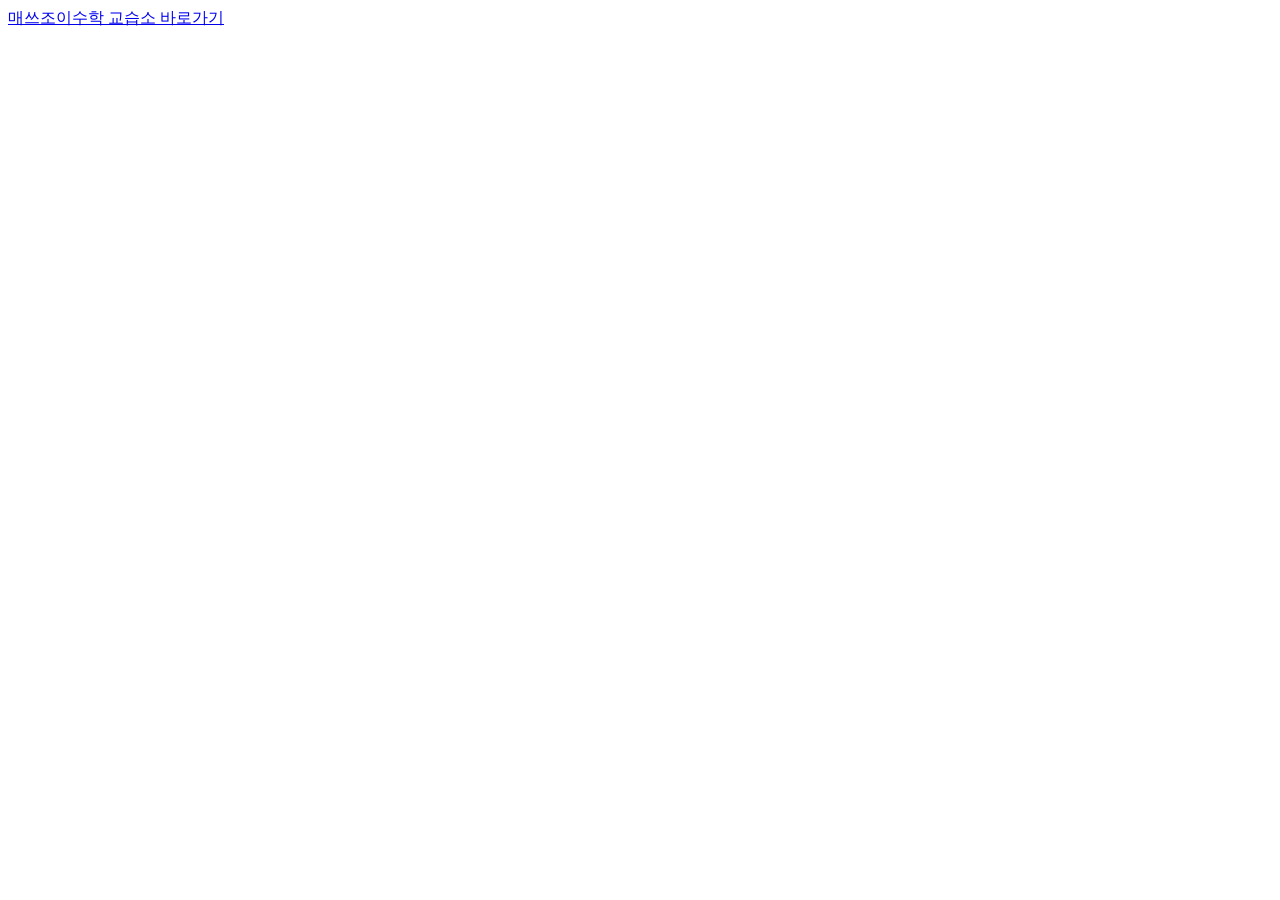
==== index.html @ f1d9c185 "Add initial index.html file with basic structure" ====
<!doctype html><html lang="ko"><head><meta charset="utf-8"><meta name="naver-site-verification" content="d75b1a38b58e16e2df3c62e840d36ef8926fb89e"><title>매쓰조이수학 교습소</title></head><body><a href="/mathjoy/">매쓰조이수학 교습소 바로가기</a></body></html>
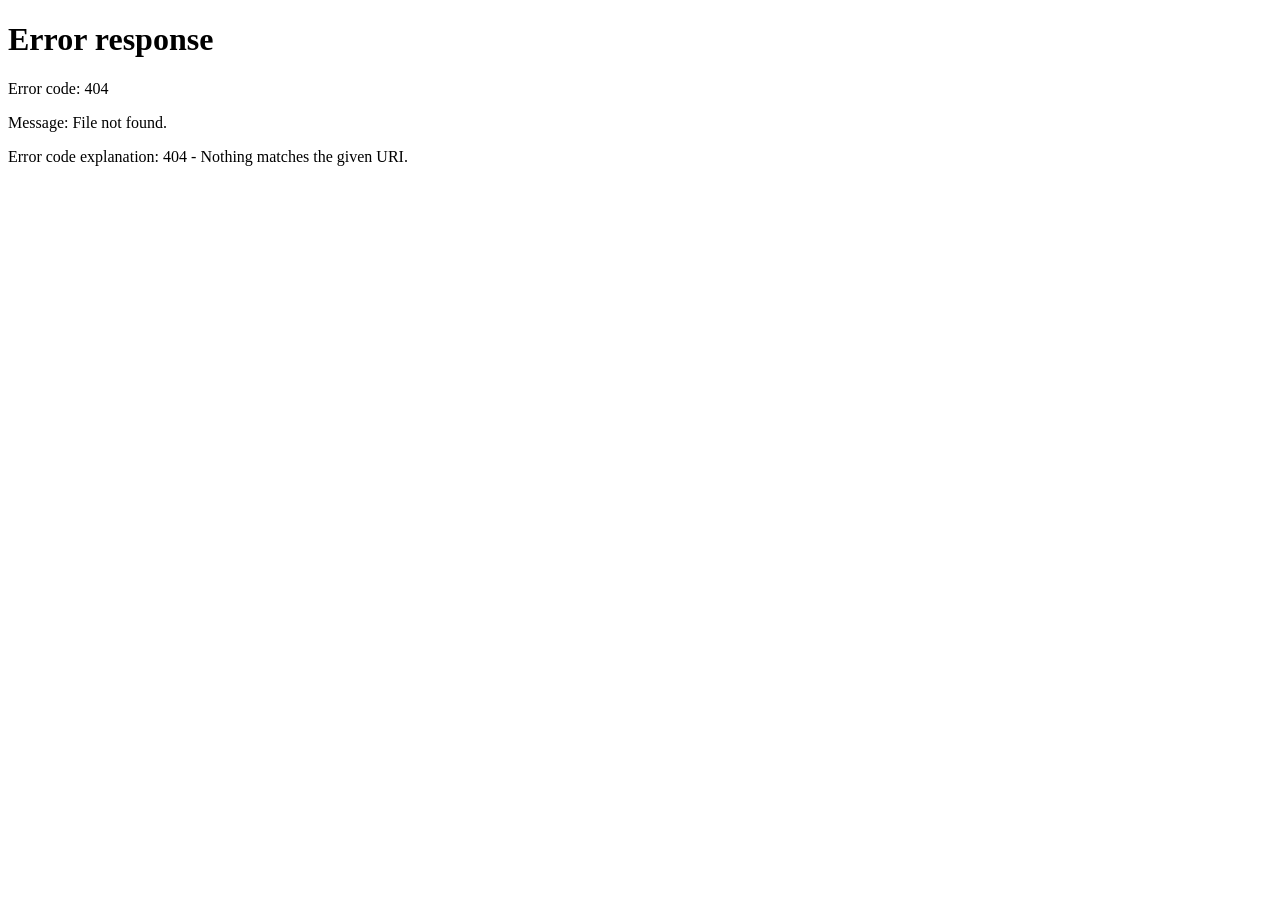
==== commit d0b4b0ee: "첫 화면에서 교습소 페이지로 바로 이동 Co-Authored-By: Claude Sonnet 5.5 <noreply@anthropic.com> Claude-Session: http" ====
--- a/index.html
+++ b/index.html
@@ -1 +1 @@
-<!doctype html><html lang="ko"><head><meta charset="utf-8"><meta name="naver-site-verification" content="d75b1a38b58e16e2df3c62e840d36ef8926fb89e"><title>매쓰조이수학 교습소</title></head><body><a href="/mathjoy/">매쓰조이수학 교습소 바로가기</a></body></html>
+<!doctype html><html lang="ko"><head><meta charset="utf-8"><meta name="viewport" content="width=device-width,initial-scale=1"><meta name="naver-site-verification" content="d75b1a38b58e16e2df3c62e840d36ef8926fb89e"><title>매쓰조이수학 교습소</title><meta name="description" content="범서·천상리 수학 교습소. 예비초1~중등 교과수학·사고력수학, 1:1 개별진도, 무료체험수업 안내."><link rel="canonical" href="https://coolkim011.github.io/mathjoy/"><meta http-equiv="refresh" content="0; url=/mathjoy/"><script>location.replace("/mathjoy/");</script></head><body><a href="/mathjoy/">매쓰조이수학 교습소 바로가기</a></body></html>
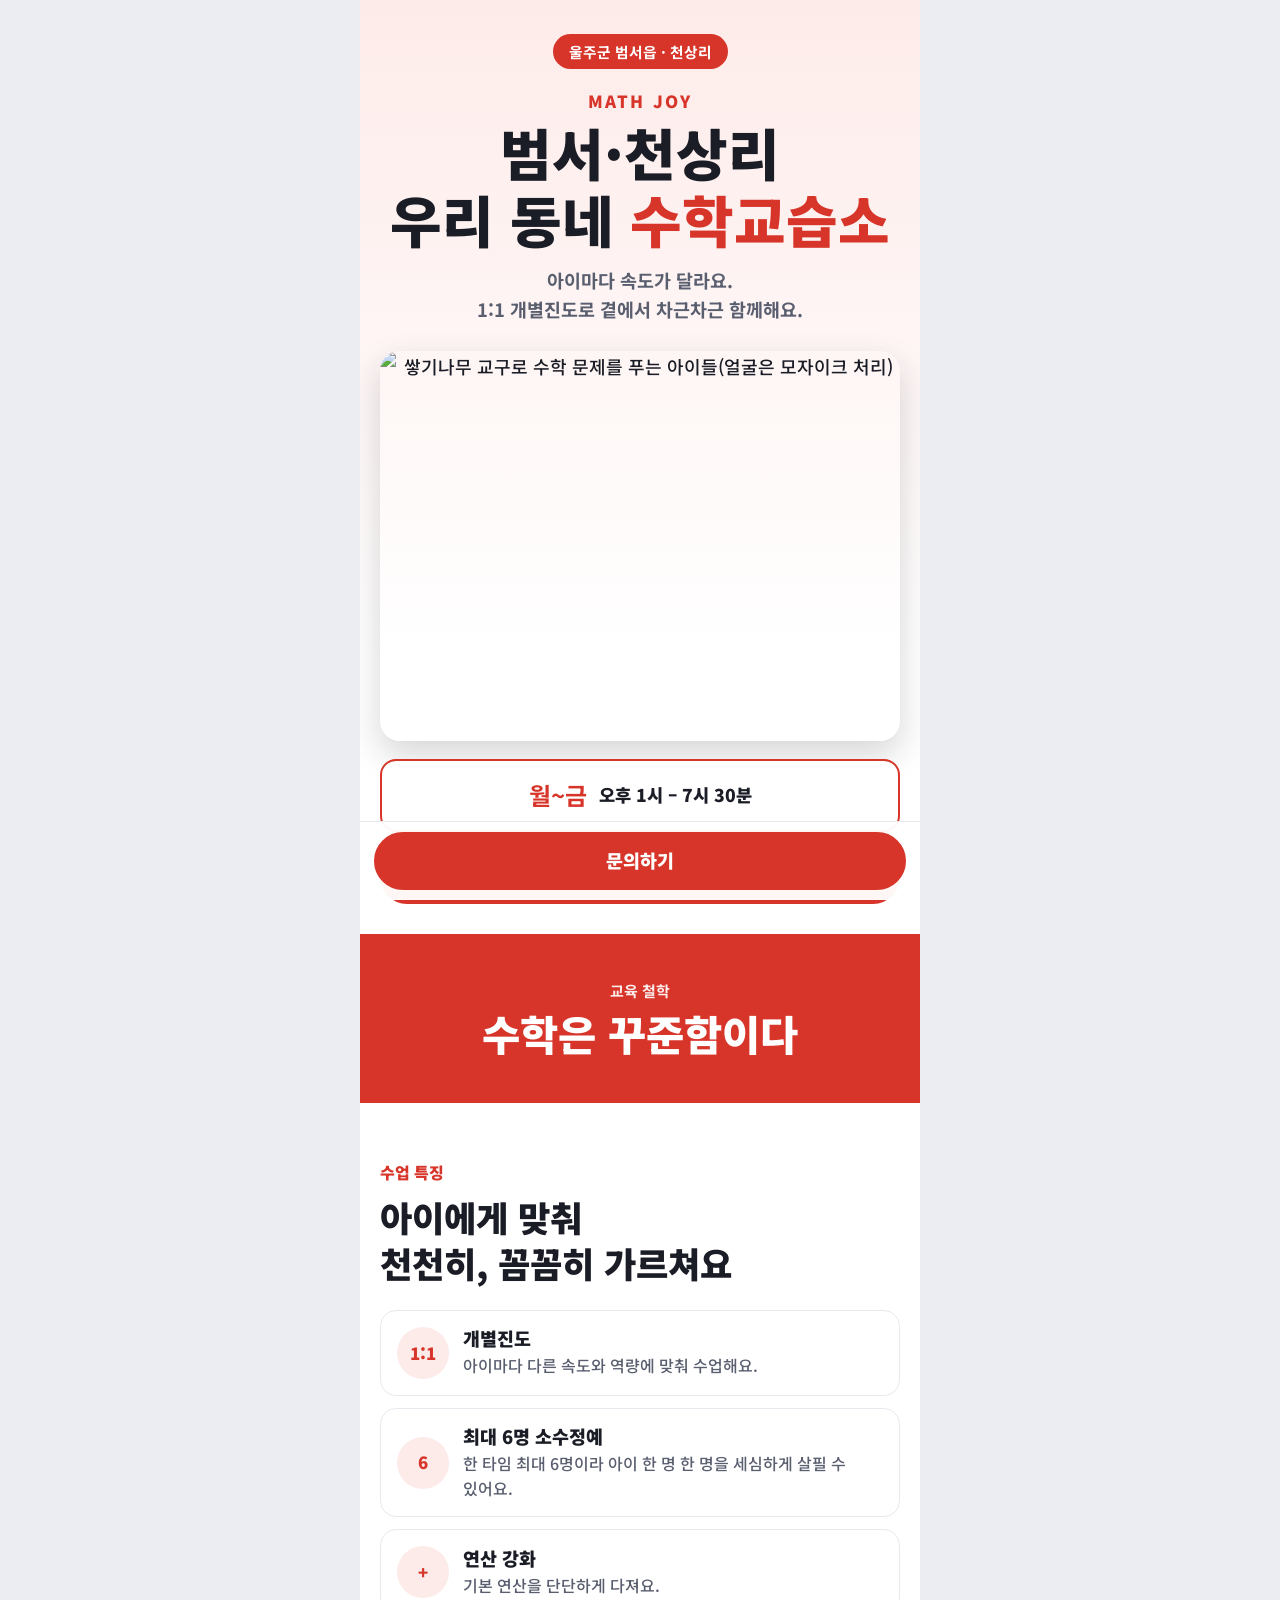
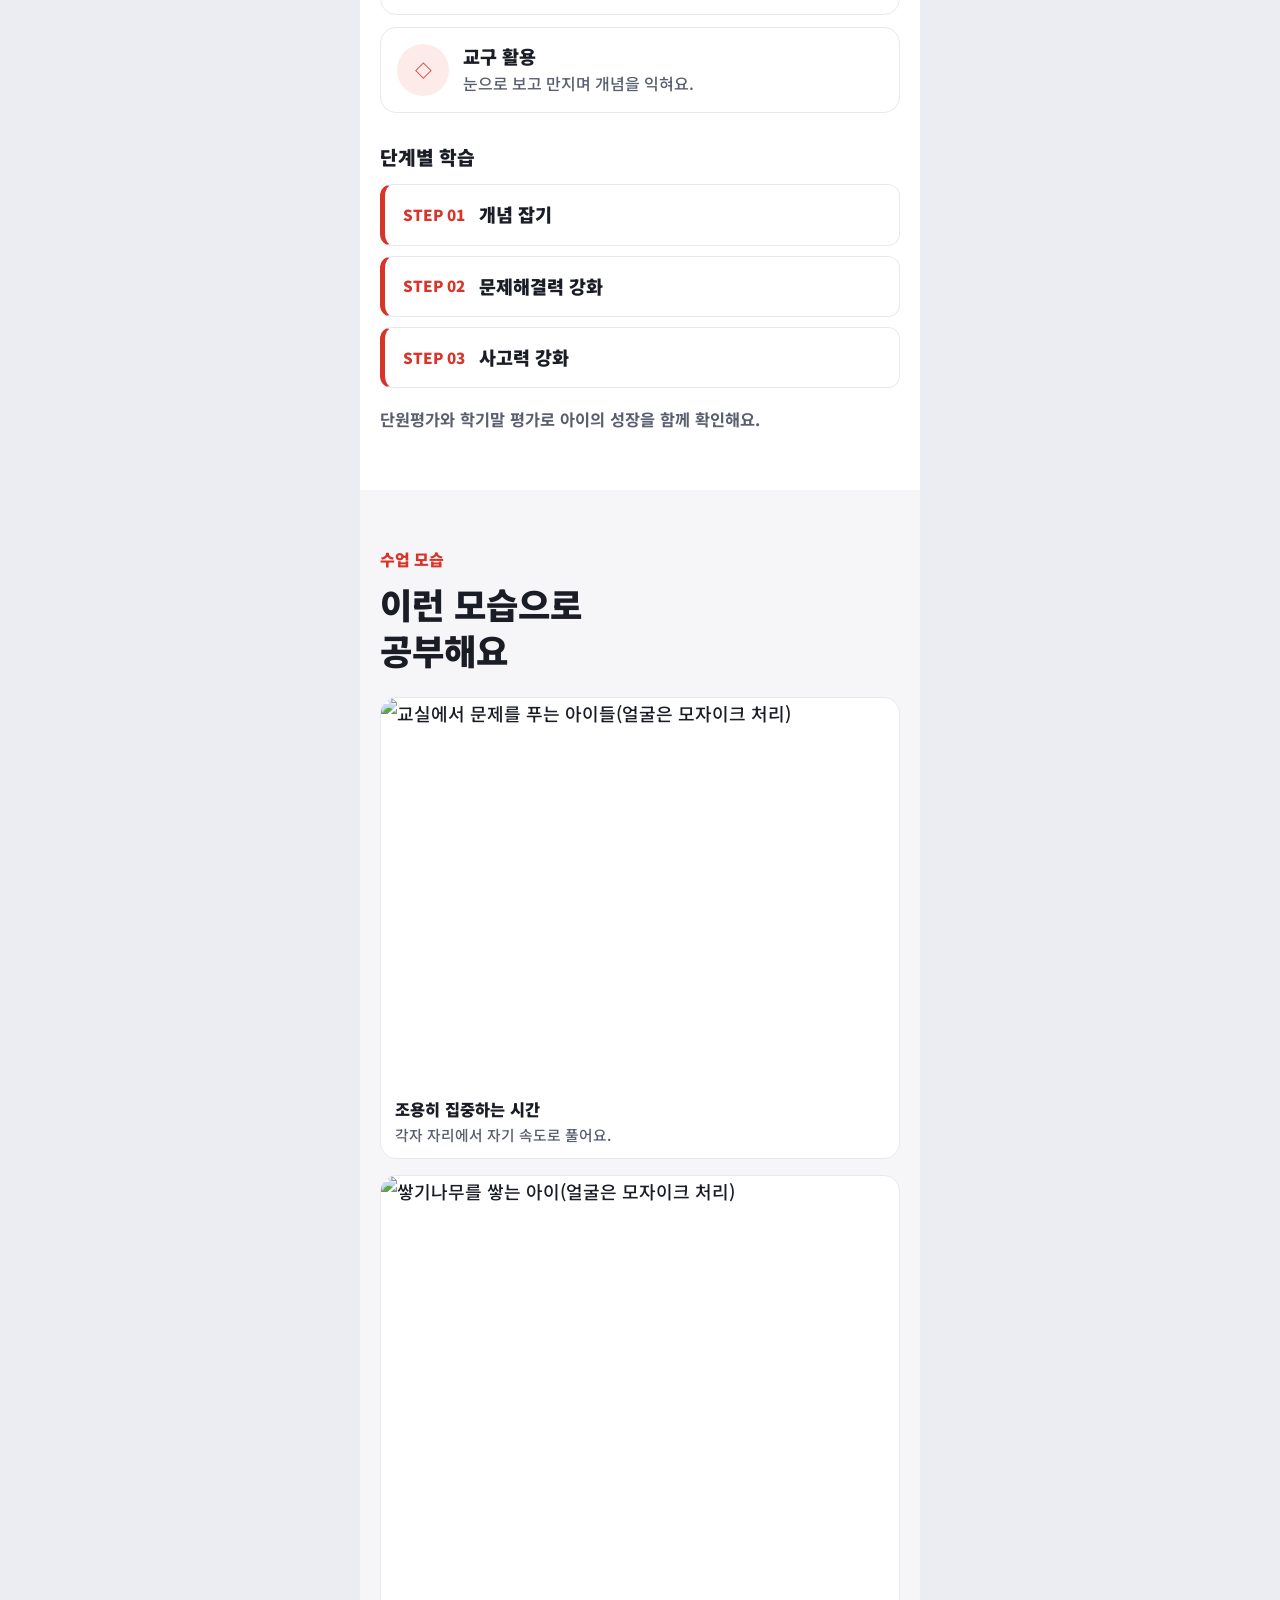
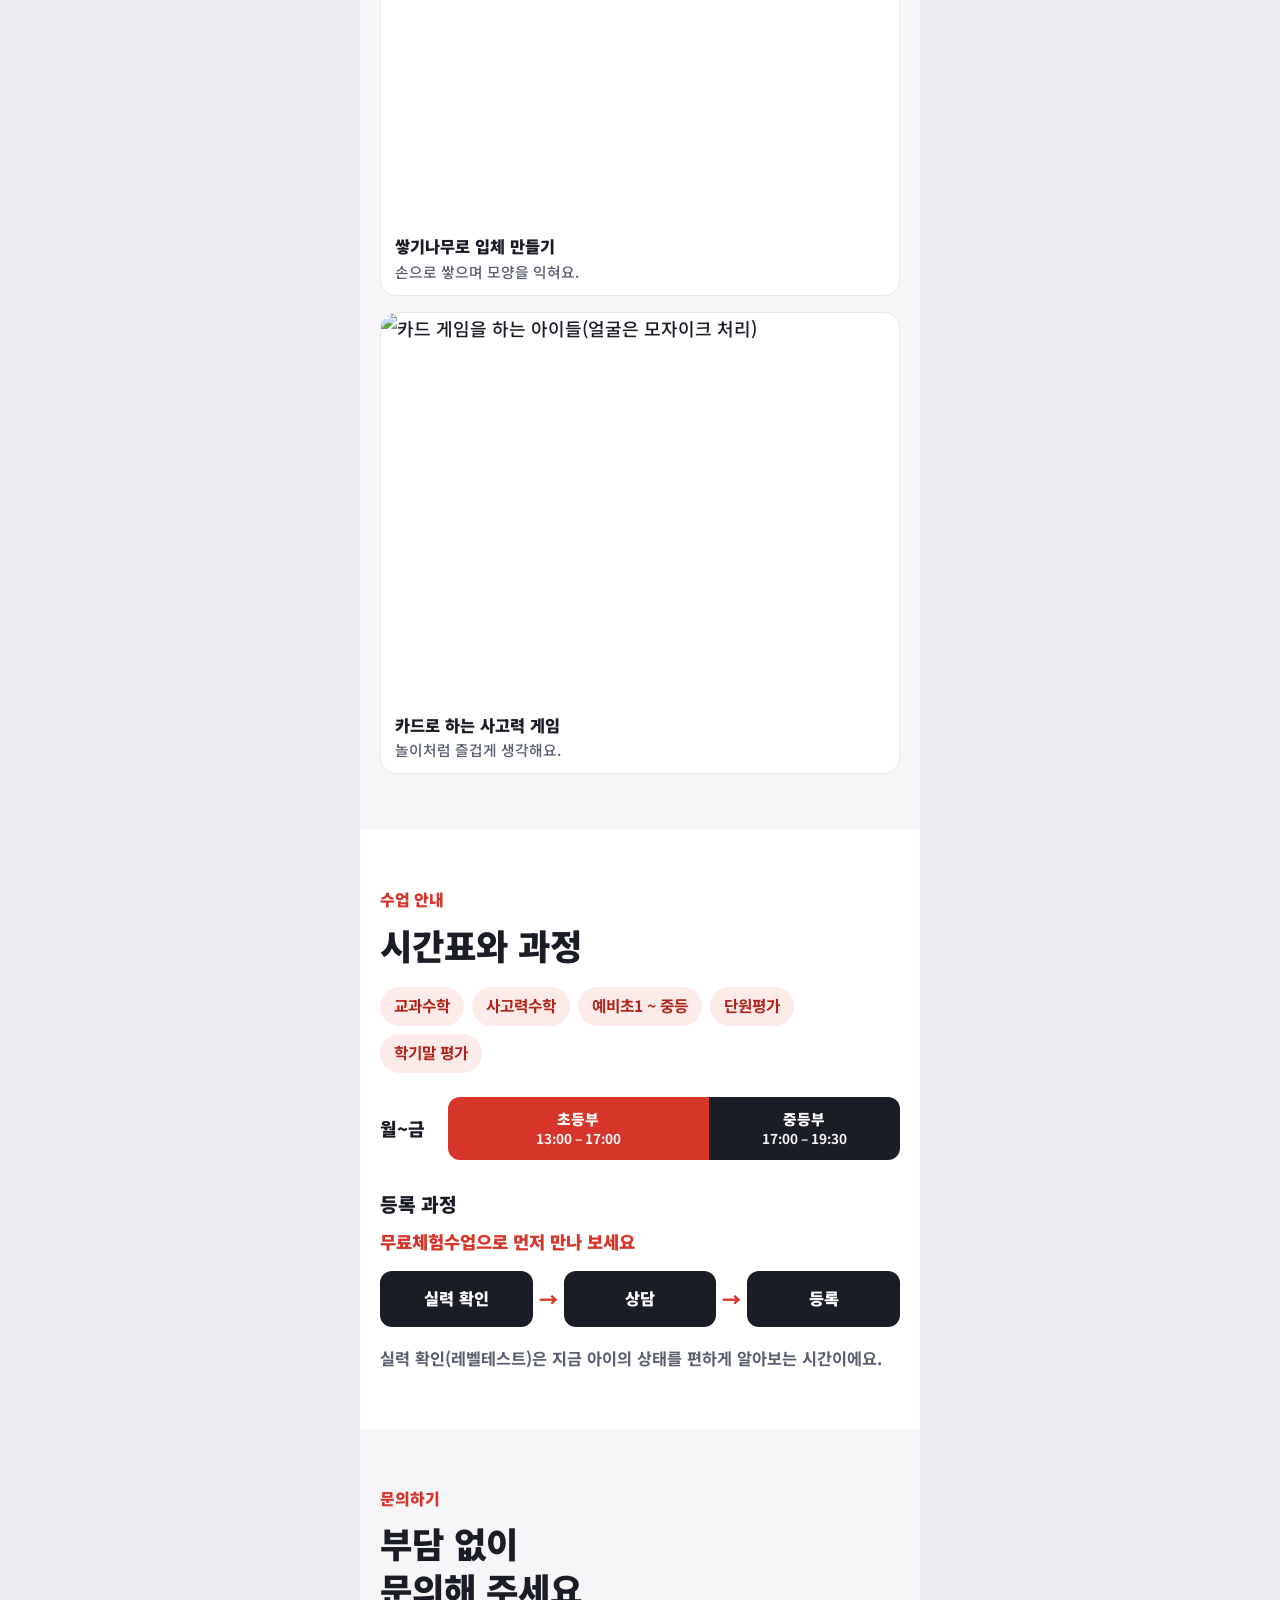
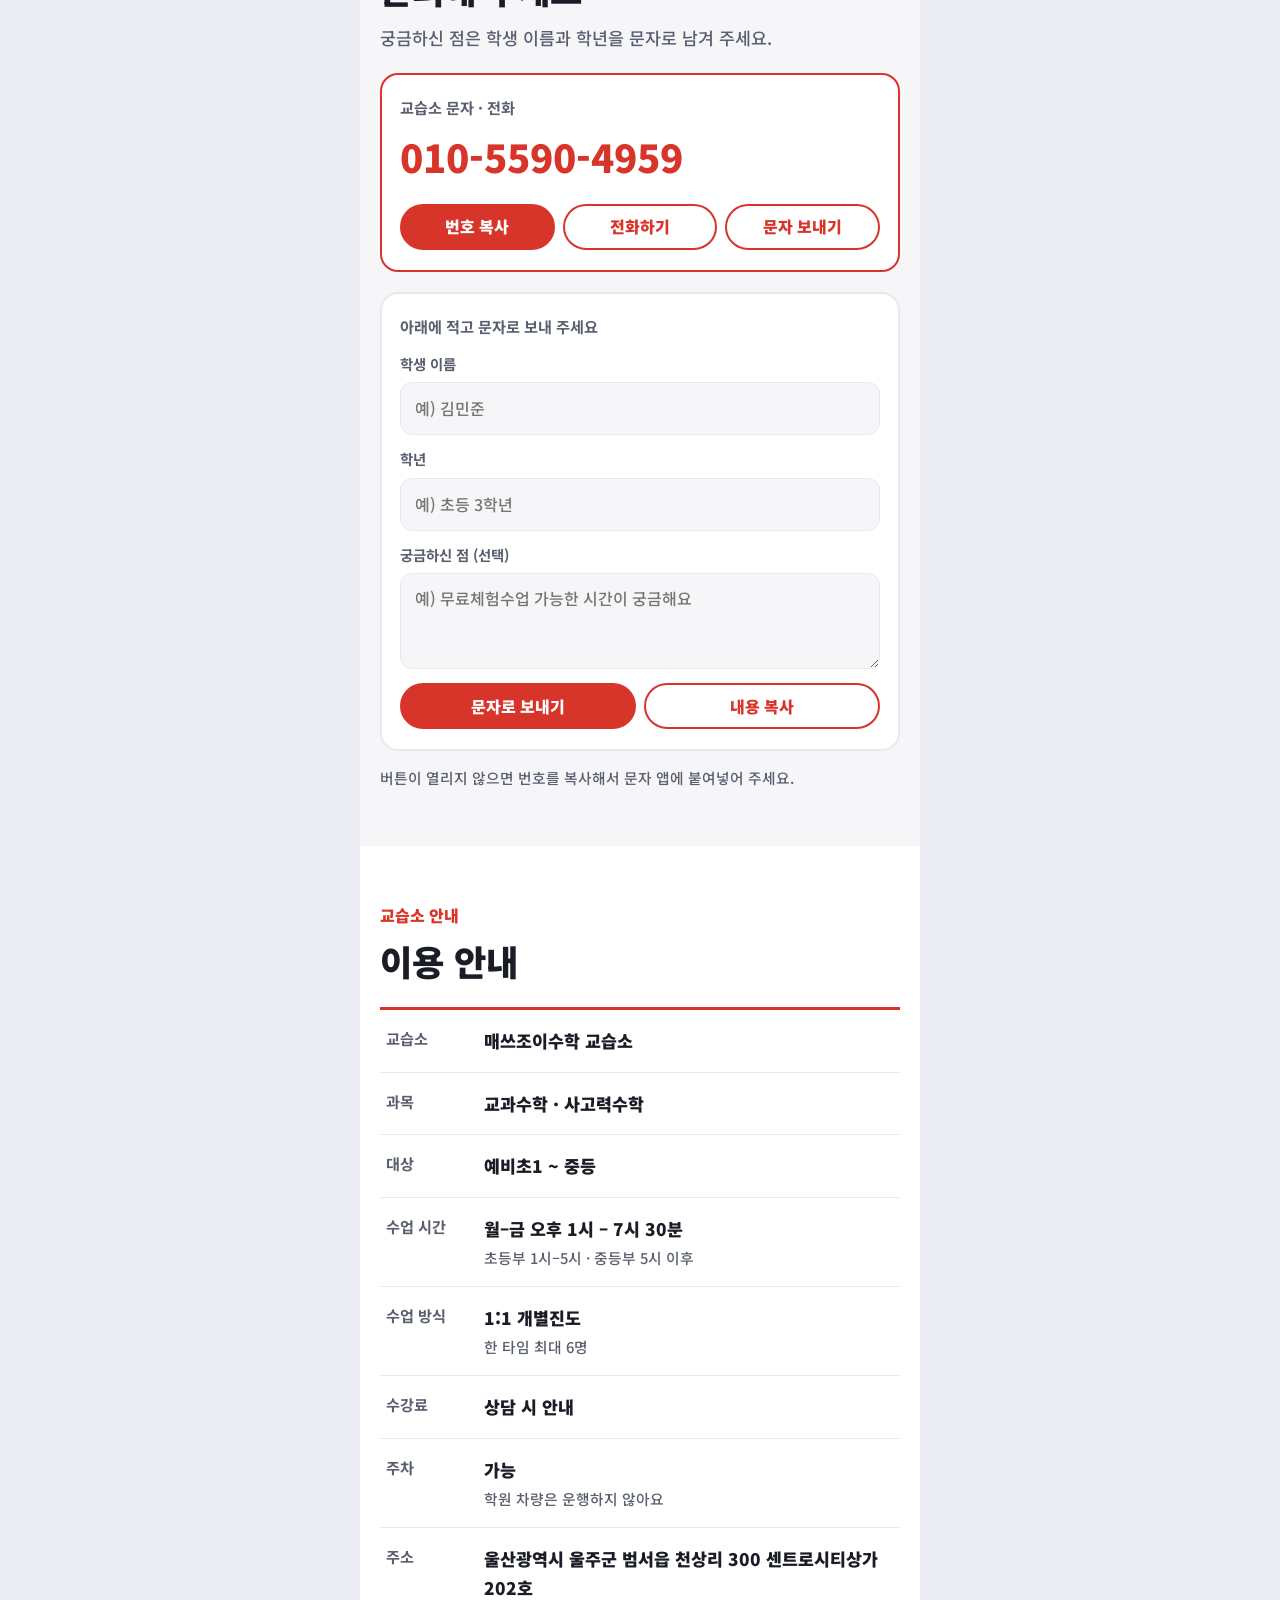
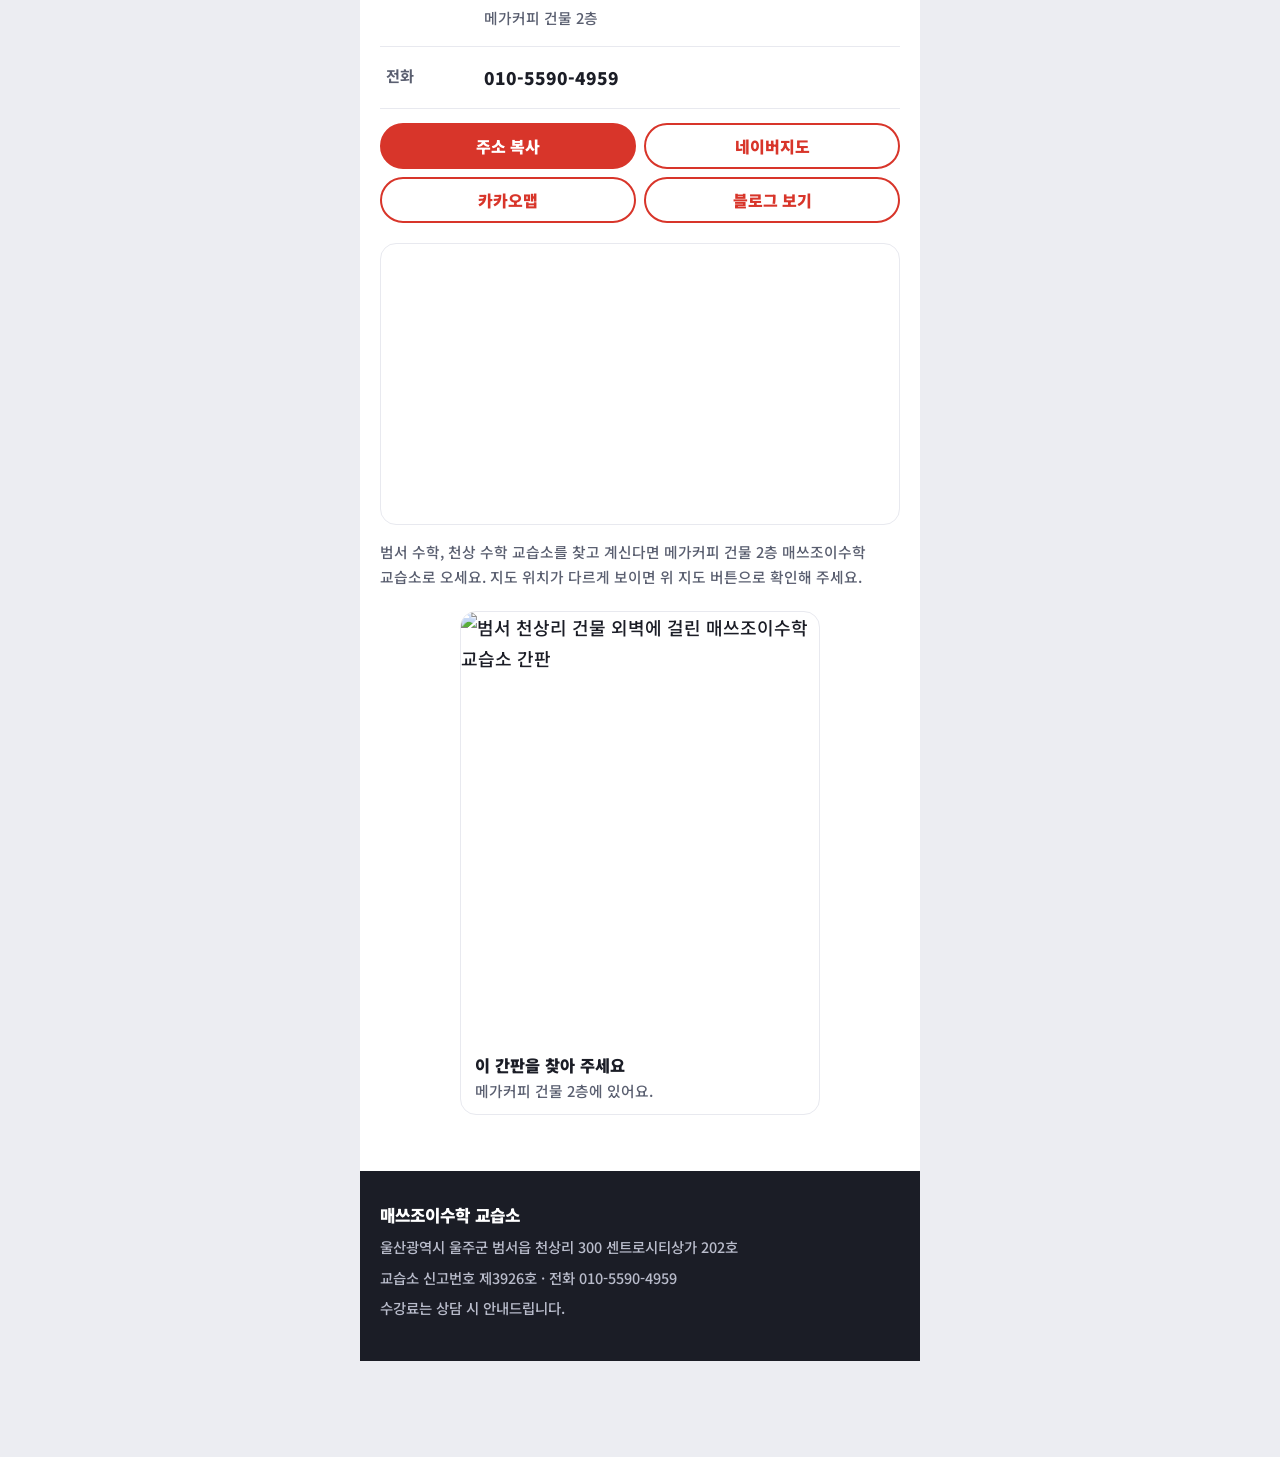
==== commit 92f90bd4: "첫 화면에 교습소 페이지 내용을 직접 표시(이동 없이) Co-Authored-By: Claude Sonnet 5.5 <noreply@anthropic.com> Claude-Sess" ====
--- a/index.html
+++ b/index.html
@@ -1 +1,208 @@
-<!doctype html><html lang="ko"><head><meta charset="utf-8"><meta name="viewport" content="width=device-width,initial-scale=1"><meta name="naver-site-verification" content="d75b1a38b58e16e2df3c62e840d36ef8926fb89e"><title>매쓰조이수학 교습소</title><meta name="description" content="범서·천상리 수학 교습소. 예비초1~중등 교과수학·사고력수학, 1:1 개별진도, 무료체험수업 안내."><link rel="canonical" href="https://coolkim011.github.io/mathjoy/"><meta http-equiv="refresh" content="0; url=/mathjoy/"><script>location.replace("/mathjoy/");</script></head><body><a href="/mathjoy/">매쓰조이수학 교습소 바로가기</a></body></html>
+<!doctype html><html lang="ko"><head><meta charset="utf-8"><meta name="naver-site-verification" content="d75b1a38b58e16e2df3c62e840d36ef8926fb89e"><meta name="description" content="범서·천상리 수학 교습소. 예비초1~중등 교과수학·사고력수학, 1:1 개별진도, 무료체험수업 안내. 울주군 범서읍 천상리 센트로시티상가 2층.">
+<link rel="canonical" href="https://coolkim011.github.io/mathjoy/">
+<meta property="og:type" content="website"><meta property="og:locale" content="ko_KR">
+<meta property="og:title" content="범서 수학·천상 수학 | 매쓰조이수학 교습소"><meta property="og:description" content="범서·천상리 수학 교습소. 예비초1~중등 교과수학·사고력수학, 1:1 개별진도, 무료체험수업 안내. 울주군 범서읍 천상리 센트로시티상가 2층.">
+<meta property="og:url" content="https://coolkim011.github.io/mathjoy/"><meta property="og:image" content="https://coolkim011.github.io/mathjoy/photos/building.jpg"><meta name="viewport" content="width=device-width, initial-scale=1"><title>범서 수학·천상 수학 | 매쓰조이수학 교습소</title><link rel="stylesheet" href="https://fonts.googleapis.com/css2?family=Noto+Sans+KR:wght@400;500;700;900&display=swap"><style>
+  /* Clean white page with one red accent (taken from the academy's sign). Phone-width column, big readable type, docked red CTA. */
+  :root {
+    --red: #D8352A; --red-dark: #B02419; --red-soft: #FDEBE9;
+    --ink: #1B1D26; --soft: #5A5F70; --line: #E8E9EF; --mist: #F6F6F9; --white: #fff;
+    --sans: "Noto Sans KR", "Apple SD Gothic Neo", "Malgun Gothic", system-ui, sans-serif;
+  }
+  :root { color-scheme: light; }
+  [hidden] { display: none !important; }
+  * { box-sizing: border-box; }
+  body { margin: 0; background: #ECEDF2; color: var(--ink); font-family: var(--sans); font-weight: 500; font-size: 18px; line-height: 1.7; word-break: keep-all; overflow-wrap: break-word; padding-bottom: calc(96px + env(safe-area-inset-bottom, 0px)); }
+  h1, h2, h3, p, dl, dd, figure, ul, ol { margin: 0; padding: 0; }
+  ul, ol { list-style: none; }
+  h1, h2, h3 { line-height: 1.3; text-wrap: balance; font-weight: 900; }
+  a { color: inherit; }
+  :focus-visible { outline: 3px solid var(--red); outline-offset: 3px; border-radius: 8px; }
+  .page { max-width: 560px; margin: 0 auto; background: var(--white); overflow: hidden; }
+  section { padding: 56px 20px; }
+  section.alt { background: var(--mist); }
+  .kicker { display: block; margin-bottom: 8px; font-size: 1rem; font-weight: 900; color: var(--red); }
+  h2 { font-size: clamp(1.7rem, 7.6vw, 2.2rem); }
+  .lead { margin-top: 12px; font-size: 1.08rem; color: var(--soft); }
+
+  .ribbon { background: var(--ink); color: #fff; font-size: 0.85rem; font-weight: 700; display: flex; align-items: center; justify-content: space-between; gap: 10px; padding: 8px 20px; }
+  .ribbon button { min-height: 34px; padding: 0 14px; border-radius: 99px; border: 1.5px solid #fff; background: transparent; color: #fff; font: inherit; font-size: 0.8rem; font-weight: 700; cursor: pointer; }
+
+  .hero { padding: 34px 20px 30px; text-align: center; background: linear-gradient(180deg, var(--red-soft) 0%, #fff 70%); }
+  .badge { display: inline-block; background: var(--red); color: #fff; border-radius: 99px; padding: 5px 16px; font-size: 0.92rem; font-weight: 700; }
+  .hero .en { margin-top: 18px; font-size: 1.05rem; font-weight: 900; letter-spacing: 0.14em; color: var(--red); }
+  .hero h1 { margin-top: 2px; font-size: clamp(2.5rem, 12vw, 3.5rem); line-height: 1.2; }
+  .hero h1 em { font-style: normal; color: var(--red); }
+  .hero .sub { margin-top: 14px; font-size: 1.15rem; font-weight: 700; color: var(--soft); line-height: 1.6; }
+  .hero .photo { margin: 26px 0 0; border-radius: 20px; overflow: hidden; box-shadow: 0 14px 34px rgba(27, 29, 38, 0.18); }
+  .hero .photo img { display: block; width: 100%; aspect-ratio: 4 / 3; object-fit: cover; }
+  .hours { margin-top: 18px; display: flex; align-items: center; justify-content: center; gap: 12px; flex-wrap: wrap; border: 2px solid var(--red); border-radius: 16px; padding: 14px 12px; background: #fff; font-weight: 900; }
+  .hours b { color: var(--red); font-size: 1.5rem; }
+  .hours span { font-size: 1.1rem; }
+
+  .btn { display: inline-flex; align-items: center; justify-content: center; gap: 8px; min-height: 54px; padding: 0 24px; border-radius: 99px; font: inherit; font-weight: 900; font-size: 1.1rem; text-decoration: none; cursor: pointer; border: 2px solid var(--red); background: var(--red); color: #fff; }
+  .btn.block { display: flex; width: 100%; }
+  .btn.small { min-height: 46px; padding: 0 18px; font-size: 1rem; }
+  .btn.ghost { background: #fff; color: var(--red); }
+  .btn svg { width: 22px; height: 22px; flex: none; }
+  .hero .btn { margin-top: 18px; }
+
+  .quote { padding: 44px 20px; text-align: center; background: var(--red); color: #fff; }
+  .quote small { display: block; font-weight: 700; opacity: 0.9; }
+  .quote b { display: block; margin-top: 4px; font-size: clamp(1.9rem, 9vw, 2.6rem); font-weight: 900; line-height: 1.25; }
+
+  .feats { display: grid; gap: 12px; margin-top: 24px; }
+  .feats li { display: grid; grid-template-columns: 52px minmax(0, 1fr); gap: 14px; align-items: center; background: #fff; border: 1px solid var(--line); border-radius: 16px; padding: 16px; }
+  .feats i { width: 52px; height: 52px; border-radius: 50%; background: var(--red-soft); color: var(--red); display: grid; place-items: center; font-style: normal; font-weight: 900; font-size: 1.05rem; }
+  .feats h3 { font-size: 1.15rem; }
+  .feats p { margin-top: 2px; font-size: 1rem; color: var(--soft); line-height: 1.55; }
+
+  .sub-h { margin-top: 32px; font-size: 1.2rem; }
+  .steps { display: grid; gap: 10px; margin-top: 14px; }
+  .steps li { display: flex; align-items: center; gap: 14px; background: #fff; border: 1px solid var(--line); border-left: 5px solid var(--red); border-radius: 12px; padding: 14px 18px; }
+  .steps span { font-weight: 900; font-size: 0.95rem; color: var(--red); }
+  .steps b { font-weight: 900; font-size: 1.15rem; }
+  .note { margin-top: 18px; font-size: 1.02rem; font-weight: 700; color: var(--soft); }
+
+  .chips { display: flex; flex-wrap: wrap; gap: 8px; margin-top: 20px; }
+  .chips span { background: var(--red-soft); color: var(--red-dark); border-radius: 99px; padding: 6px 14px; font-weight: 700; font-size: 0.98rem; }
+  .tl-row { display: grid; grid-template-columns: 3.6rem minmax(0, 1fr); gap: 10px; align-items: center; margin-top: 24px; font-weight: 900; }
+  .tl-bar { display: grid; grid-template-columns: 3fr 2.2fr; border-radius: 12px; overflow: hidden; }
+  .tl-bar i { font-style: normal; font-weight: 900; font-size: 0.92rem; line-height: 1.4; padding: 12px 6px; text-align: center; }
+  .tl-bar i small { display: block; font-size: 0.85rem; font-weight: 700; opacity: 0.95; white-space: nowrap; }
+  .tl-bar .el { background: var(--red); color: #fff; }
+  .tl-bar .mid { background: var(--ink); color: #fff; }
+  .tl-end { margin-top: 6px; text-align: right; font-size: 0.9rem; font-weight: 700; color: var(--soft); }
+  .free { margin-top: 10px; font-weight: 900; font-size: 1.1rem; color: var(--red); }
+  .flow { display: flex; align-items: center; justify-content: space-between; gap: 6px; margin-top: 14px; }
+  .flow li:not(.arr) { flex: 1; }
+  .flow b { display: block; background: var(--ink); color: #fff; border-radius: 12px; padding: 14px 8px; font-weight: 900; font-size: 1.02rem; text-align: center; }
+  .flow .arr { color: var(--red); font-weight: 900; font-size: 1.2rem; }
+
+  .photos { display: grid; grid-template-columns: minmax(0, 1fr); gap: 16px; margin-top: 24px; }
+  .shot { margin: 0; border-radius: 16px; overflow: hidden; border: 1px solid var(--line); background: #fff; min-width: 0; }
+  .shot img { display: block; width: 100%; height: auto; }
+  .photos .shot img { aspect-ratio: 4 / 3; object-fit: cover; }
+  .shot figcaption { padding: 10px 14px 12px; }
+  .shot b { display: block; font-size: 1.02rem; font-weight: 900; }
+  .shot span { display: block; font-size: 0.92rem; color: var(--soft); line-height: 1.5; }
+  .wide { grid-column: 1 / -1; }
+
+  .phonebox, .sample { margin-top: 20px; background: #fff; border: 2px solid var(--red); border-radius: 18px; padding: 20px 18px; }
+  .phonebox span, .sample span { display: block; font-size: 0.95rem; font-weight: 700; color: var(--soft); }
+  .phonebox b { display: block; margin-top: 4px; font-weight: 900; font-size: clamp(1.9rem, 9vw, 2.4rem); color: var(--red); user-select: all; -webkit-user-select: all; }
+  .row { display: flex; flex-wrap: wrap; gap: 8px; margin-top: 14px; }
+  .sample { border-color: var(--line); }
+  .sample p { margin-top: 8px; padding: 12px 14px; border-radius: 12px; background: var(--mist); font-weight: 700; line-height: 1.8; user-select: all; -webkit-user-select: all; }
+  .sample .btn { margin-top: 12px; }
+  .fine { margin-top: 14px; font-size: 0.92rem; color: var(--soft); }
+
+  dl.info { margin-top: 24px; border-top: 3px solid var(--red); }
+  dl.info > div { display: grid; grid-template-columns: 5.4rem minmax(0, 1fr); gap: 12px; padding: 16px 6px; border-bottom: 1px solid var(--line); }
+  dl.info dt { color: var(--soft); font-size: 0.95rem; font-weight: 700; }
+  dl.info dd { font-weight: 900; font-size: 1.08rem; }
+  dl.info small { display: block; font-weight: 500; font-size: 0.92rem; color: var(--soft); margin-top: 2px; }
+  .sign { max-width: 360px; margin: 22px auto 0; }
+  .sign img { aspect-ratio: 5 / 6; object-fit: cover; }
+
+  footer { background: var(--ink); color: #B9BCCB; padding: 30px 20px 40px; font-size: 0.9rem; display: grid; gap: 6px; }
+  footer strong { color: #fff; font-size: 1.05rem; font-weight: 900; }
+
+  .dock { position: fixed; left: 0; right: 0; bottom: 0; z-index: 20; pointer-events: none; }
+  .dock .in { max-width: 560px; margin: 0 auto; padding: 10px 14px calc(10px + env(safe-area-inset-bottom, 0px)); pointer-events: auto; background: rgba(255, 255, 255, 0.96); border-top: 1px solid var(--line); }
+  .dock .btn { min-height: 58px; font-size: 1.15rem; }
+  .toast { position: fixed; left: 50%; bottom: calc(104px + env(safe-area-inset-bottom, 0px)); transform: translateX(-50%); background: var(--ink); color: #fff; padding: 12px 20px; border-radius: 99px; font-size: 0.98rem; font-weight: 700; max-width: calc(100% - 32px); text-align: center; z-index: 30; }
+
+  .photos .shot img { aspect-ratio: var(--ar, 4 / 3); object-position: var(--op, center); }
+  .hero .photo img { aspect-ratio: var(--ar, 4 / 3); object-position: var(--op, center); }
+  .quotes { display: grid; gap: 12px; margin-top: 24px; }
+  .quotes blockquote { margin: 0; background: #fff; border: 1px solid var(--line); border-left: 5px solid var(--red); border-radius: 14px; padding: 16px 18px; font-weight: 700; line-height: 1.65; }
+  .quotes cite { display: block; margin-top: 6px; font-style: normal; font-size: 0.9rem; font-weight: 500; color: var(--soft); }
+  .ribbon a { color: #fff; text-underline-offset: 3px; }
+  .ribbon .nav { display: flex; flex-wrap: wrap; gap: 4px 12px; }
+  .ribbon .nav b { color: #FFC9C4; }
+  .acts { display: grid; gap: 14px; margin-top: 24px; }
+.map{margin-top:20px;border-radius:16px;overflow:hidden;border:1px solid var(--line)}.map iframe{display:block;width:100%;height:280px;border:0}  .sample label { display: block; margin-top: 12px; font-size: 0.9rem; font-weight: 700; color: var(--soft); }
+  .sample input, .sample textarea { display: block; width: 100%; margin-top: 6px; padding: 12px 14px; border: 1.5px solid var(--line); border-radius: 12px; background: var(--mist); font: inherit; font-size: 16px; color: var(--ink); -webkit-user-select: text; user-select: text; -webkit-appearance: none; appearance: none; }
+  .sample textarea { min-height: 96px; resize: vertical; line-height: 1.6; }
+  .sample input:focus, .sample textarea:focus { outline: none; border-color: var(--red); background: #fff; }
+  .sample .row { margin-top: 14px; }
+  .phonebox .row, .sample .row { display: grid; gap: 8px; }
+  .phonebox .row { grid-template-columns: repeat(3, 1fr); }
+  .sample .row { grid-template-columns: 1fr 1fr; }
+  .sample .row .btn { margin-top: 0; }
+  .phonebox .row .btn, .sample .row .btn { padding: 0 6px; white-space: nowrap; }
+  section > .row { display: grid; grid-template-columns: 1fr 1fr; gap: 8px; }
+  section > .row .btn { padding: 0 8px; white-space: nowrap; }
+</style><script type="application/ld+json">{"@context": "https://schema.org", "@type": "EducationalOrganization", "name": "매쓰조이수학 교습소", "url": "https://coolkim011.github.io/mathjoy/", "telephone": "+82-10-5590-4959", "address": {"@type": "PostalAddress", "addressCountry": "KR", "addressRegion": "울산광역시", "addressLocality": "울주군", "streetAddress": "범서읍 대동길 28 센트로시티상가 202호"}, "geo": {"@type": "GeoCoordinates", "latitude": 35.5619329, "longitude": 129.2311615}, "openingHoursSpecification": [{"@type": "OpeningHoursSpecification", "dayOfWeek": ["Monday", "Tuesday", "Wednesday", "Thursday", "Friday"], "opens": "13:00", "closes": "19:30"}], "sameAs": ["https://map.naver.com/p/entry/place/1499627332", "https://m.blog.naver.com/PostList.naver?blogId=cpfl9039&tab=1"]}</script>
+</head><body><div class="page"><header class="hero"><span class="badge">울주군 범서읍 · 천상리</span><p class="en">MATH JOY</p><h1>범서·천상리<br>우리 동네 <em>수학교습소</em></h1><p class="sub">아이마다 속도가 달라요.<br>1:1 개별진도로 곁에서 차근차근 함께해요.</p>
+<figure class="photo" style="--ar:4 / 3;--op:center"><img src="/mathjoy/photos/class.jpg" alt="쌓기나무 교구로 수학 문제를 푸는 아이들(얼굴은 모자이크 처리)"></figure>
+<div class="hours"><b>월~금</b><span>오후 1시 – 7시 30분</span></div><a class="btn block" href="#apply" data-go="apply">문의하기</a></header><div class="quote"><small>교육 철학</small><b>수학은 꾸준함이다</b></div><section><span class="kicker">수업 특징</span><h2>아이에게 맞춰<br>천천히, 꼼꼼히 가르쳐요</h2><ul class="feats"><li><i>1:1</i><div><h3>개별진도</h3><p>아이마다 다른 속도와 역량에 맞춰 수업해요.</p></div></li><li><i>6</i><div><h3>최대 6명 소수정예</h3><p>한 타임 최대 6명이라 아이 한 명 한 명을 세심하게 살필 수 있어요.</p></div></li><li><i>+</i><div><h3>연산 강화</h3><p>기본 연산을 단단하게 다져요.</p></div></li><li><i>◇</i><div><h3>교구 활용</h3><p>눈으로 보고 만지며 개념을 익혀요.</p></div></li></ul><h3 class="sub-h">단계별 학습</h3><ol class="steps"><li><span>STEP 01</span><b>개념 잡기</b></li><li><span>STEP 02</span><b>문제해결력 강화</b></li><li><span>STEP 03</span><b>사고력 강화</b></li></ol><p class="note">단원평가와 학기말 평가로 아이의 성장을 함께 확인해요.</p></section><section class=alt><span class="kicker">수업 모습</span><h2>이런 모습으로<br>공부해요</h2><div class="photos"><figure class="shot " style="--ar:4 / 3;--op:center"><img src="/mathjoy/photos/room.jpg" alt="교실에서 문제를 푸는 아이들(얼굴은 모자이크 처리)" loading="lazy"><figcaption><b>조용히 집중하는 시간</b><span>각자 자리에서 자기 속도로 풀어요.</span></figcaption></figure><figure class="shot " style="--ar:4 / 5;--op:center 60%"><img src="/mathjoy/photos/cubes.jpg" alt="쌓기나무를 쌓는 아이(얼굴은 모자이크 처리)" loading="lazy"><figcaption><b>쌓기나무로 입체 만들기</b><span>손으로 쌓으며 모양을 익혀요.</span></figcaption></figure><figure class="shot " style="--ar:4 / 3;--op:center"><img src="/mathjoy/photos/cards.jpg" alt="카드 게임을 하는 아이들(얼굴은 모자이크 처리)" loading="lazy"><figcaption><b>카드로 하는 사고력 게임</b><span>놀이처럼 즐겁게 생각해요.</span></figcaption></figure></div></section><section><span class="kicker">수업 안내</span><h2>시간표와 과정</h2>
+<div class="chips"><span>교과수학</span><span>사고력수학</span><span>예비초1 ~ 중등</span><span>단원평가</span><span>학기말 평가</span></div>
+<div class="tl-row"><span>월~금</span><div class="tl-bar"><i class="el">초등부<small>13:00 – 17:00</small></i><i class="mid">중등부<small>17:00 – 19:30</small></i></div></div>
+<h3 class="sub-h">등록 과정</h3><p class="free">무료체험수업으로 먼저 만나 보세요</p>
+<ol class="flow"><li><b>실력 확인</b></li><li class="arr" aria-hidden="true">→</li><li><b>상담</b></li><li class="arr" aria-hidden="true">→</li><li><b>등록</b></li></ol>
+<p class="note">실력 확인(레벨테스트)은 지금 아이의 상태를 편하게 알아보는 시간이에요.</p></section><section class="alt" id="apply"><span class="kicker">문의하기</span><h2>부담 없이<br>문의해 주세요</h2>
+<p class="lead">궁금하신 점은 학생 이름과 학년을 문자로 남겨 주세요.</p>
+<div class="phonebox"><span>교습소 문자 · 전화</span><b>010-5590-4959</b><div class="row">
+<button type="button" class="btn small" data-copy="010-5590-4959" data-msg="전화번호를 복사했어요">번호 복사</button>
+<a class="btn small ghost" href="tel:01055904959">전화하기</a>
+<a class="btn small ghost" href="sms:01055904959?body=%ED%95%99%EC%83%9D%20%EC%9D%B4%EB%A6%84%3A%20%0A%ED%95%99%EB%85%84%3A%20">문자 보내기</a></div></div>
+<form class="sample" id="qform" onsubmit="return false"><span>아래에 적고 문자로 보내 주세요</span>
+<label for="f-name">학생 이름</label><input id="f-name" type="text" autocomplete="off" placeholder="예) 김민준">
+<label for="f-grade">학년</label><input id="f-grade" type="text" autocomplete="off" placeholder="예) 초등 3학년">
+<label for="f-memo">궁금하신 점 (선택)</label><textarea id="f-memo" placeholder="예) 무료체험수업 가능한 시간이 궁금해요"></textarea>
+<div class="row"><a class="btn small" id="f-sms" href="sms:01055904959">문자로 보내기</a><button type="button" class="btn small ghost" id="f-copy">내용 복사</button></div></form>
+<p class="fine">버튼이 열리지 않으면 번호를 복사해서 문자 앱에 붙여넣어 주세요.</p></section><section><span class="kicker">교습소 안내</span><h2>이용 안내</h2><dl class="info">
+<div><dt>교습소</dt><dd>매쓰조이수학 교습소</dd></div>
+<div><dt>과목</dt><dd>교과수학 · 사고력수학</dd></div>
+<div><dt>대상</dt><dd>예비초1 ~ 중등</dd></div>
+<div><dt>수업 시간</dt><dd>월–금 오후 1시 – 7시 30분<small>초등부 1시–5시 · 중등부 5시 이후</small></dd></div>
+<div><dt>수업 방식</dt><dd>1:1 개별진도<small>한 타임 최대 6명</small></dd></div>
+<div><dt>수강료</dt><dd>상담 시 안내</dd></div>
+<div><dt>주차</dt><dd>가능<small>학원 차량은 운행하지 않아요</small></dd></div>
+<div><dt>주소</dt><dd>울산광역시 울주군 범서읍 천상리 300 센트로시티상가 202호<small>메가커피 건물 2층</small></dd></div>
+<div><dt>전화</dt><dd>010-5590-4959</dd></div></dl>
+<div class="row">
+<button type="button" class="btn small" data-copy="울산광역시 울주군 범서읍 천상리 300 센트로시티상가 202호" data-msg="주소를 복사했어요">주소 복사</button>
+<a class="btn small ghost" href="https://map.naver.com/p/entry/place/1499627332" target="_blank" rel="noopener">네이버지도</a><a class="btn small ghost" href="https://map.kakao.com/link/search/%EC%9A%B8%EC%82%B0%20%EC%9A%B8%EC%A3%BC%EA%B5%B0%20%EB%B2%94%EC%84%9C%EC%9D%8D%20%EC%B2%9C%EC%83%81%EB%A6%AC%20300" target="_blank" rel="noopener">카카오맵</a>
+<a class="btn small ghost" href="https://m.blog.naver.com/PostList.naver?blogId=cpfl9039&tab=1" target="_blank" rel="noopener">블로그 보기</a></div>
+<div class="map"><iframe title="매쓰조이수학 교습소 위치 지도" src="https://www.google.com/maps?q=35.5619329,129.2311615&amp;output=embed&amp;hl=ko" loading="lazy" referrerpolicy="no-referrer-when-downgrade" allowfullscreen></iframe></div><p class="fine">범서 수학, 천상 수학 교습소를 찾고 계신다면 메가커피 건물 2층 매쓰조이수학 교습소로 오세요. 지도 위치가 다르게 보이면 위 지도 버튼으로 확인해 주세요.</p><figure class="shot sign" style="--ar:5 / 6"><img src="/mathjoy/photos/building.jpg" alt="범서 천상리 건물 외벽에 걸린 매쓰조이수학 교습소 간판" loading="lazy"><figcaption><b>이 간판을 찾아 주세요</b><span>메가커피 건물 2층에 있어요.</span></figcaption></figure></section><footer><strong>매쓰조이수학 교습소</strong><span>울산광역시 울주군 범서읍 천상리 300 센트로시티상가 202호</span><span>교습소 신고번호 제3926호 · 전화 010-5590-4959</span><span>수강료는 상담 시 안내드립니다.</span></footer></div><div class="dock"><div class="in"><a class="btn block" href="#apply" data-go="apply">문의하기</a></div></div><div class="toast" id="toast" role="status" aria-live="polite" hidden></div><script>
+  var toast = document.getElementById("toast"), timer = null;
+  function showToast(m) { toast.textContent = m; toast.hidden = false; clearTimeout(timer); timer = setTimeout(function () { toast.hidden = true; }, 2600); }
+  function fallbackCopy(t) {
+    var ta = document.createElement("textarea"); ta.value = t; ta.setAttribute("readonly", "");
+    ta.style.position = "fixed"; ta.style.opacity = "0"; document.body.appendChild(ta); ta.select();
+    var ok = false; try { ok = document.execCommand("copy"); } catch (e) {}
+    document.body.removeChild(ta); return ok;
+  }
+  document.querySelectorAll("[data-copy]").forEach(function (b) {
+    b.addEventListener("click", function () {
+      var t = b.getAttribute("data-copy"), m = b.getAttribute("data-msg") || "복사했어요";
+      function done(ok) { showToast(ok ? m : "복사가 안 돼요. 글자를 길게 눌러 복사해 주세요"); }
+      if (navigator.clipboard && navigator.clipboard.writeText) navigator.clipboard.writeText(t).then(function () { done(true); }, function () { done(fallbackCopy(t)); });
+      else done(fallbackCopy(t));
+    });
+  });
+  document.querySelectorAll("[data-go]").forEach(function (a) {
+    a.addEventListener("click", function (e) {
+      var t = document.getElementById(a.getAttribute("data-go"));
+      if (t && t.scrollIntoView) { e.preventDefault(); t.scrollIntoView({ behavior: "smooth", block: "start" }); }
+    });
+  });
+</script>
+<script>
+  (function () {
+    var n = document.getElementById("f-name"), g = document.getElementById("f-grade"), m = document.getElementById("f-memo"), s = document.getElementById("f-sms"), c = document.getElementById("f-copy");
+    if (!n) return;
+    function body() { var t = "학생 이름: " + n.value.trim() + "\n학년: " + g.value.trim(); if (m.value.trim()) t += "\n문의: " + m.value.trim(); return t; }
+    function upd() { s.href = "sms:01055904959?body=" + encodeURIComponent(body()); }
+    [n, g, m].forEach(function (e) { e.addEventListener("input", upd); }); upd();
+    c.addEventListener("click", function () {
+      var t = body();
+      function ok() { showToast("내용을 복사했어요. 문자 앱에 붙여넣어 주세요"); }
+      function fb() { if (fallbackCopy(t)) ok(); else showToast("복사가 안 돼요. 글자를 길게 눌러 복사해 주세요"); }
+      if (navigator.clipboard && navigator.clipboard.writeText) navigator.clipboard.writeText(t).then(ok, fb); else fb();
+    });
+  })();
+</script></body></html>
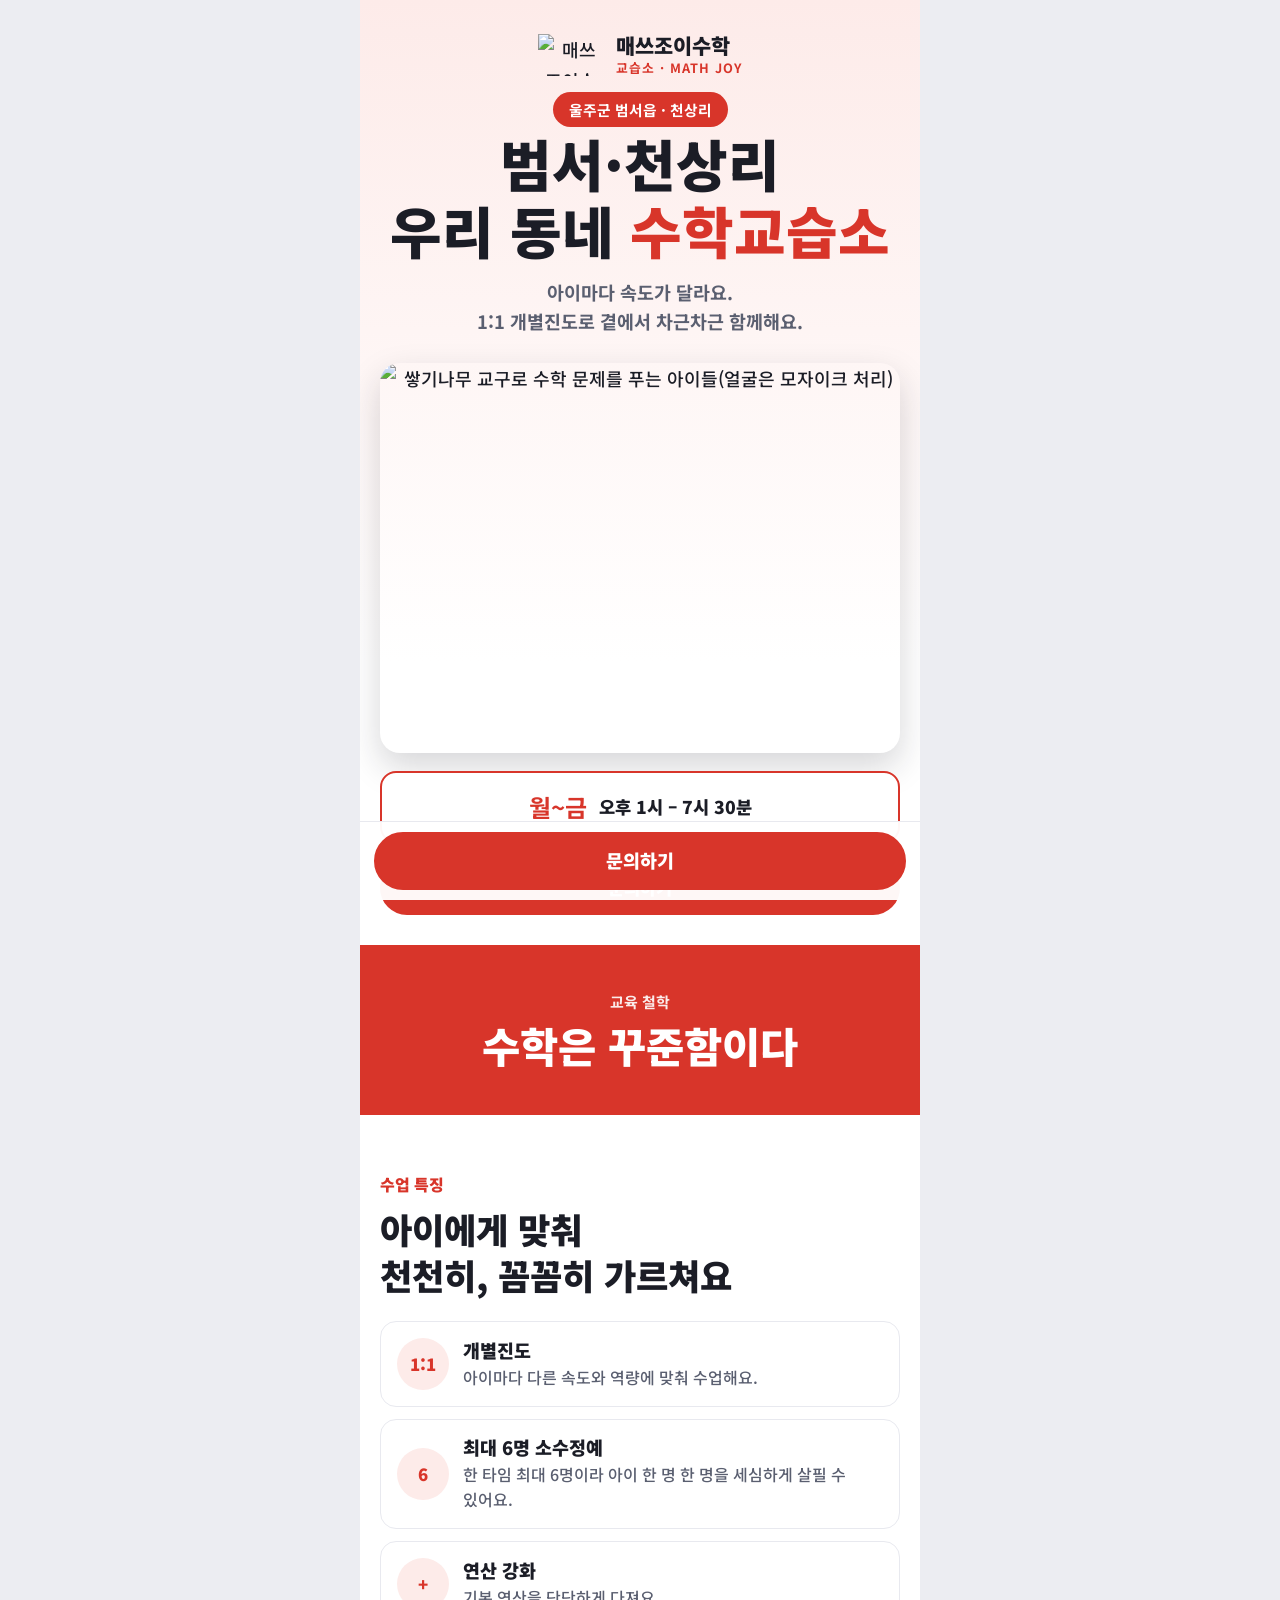
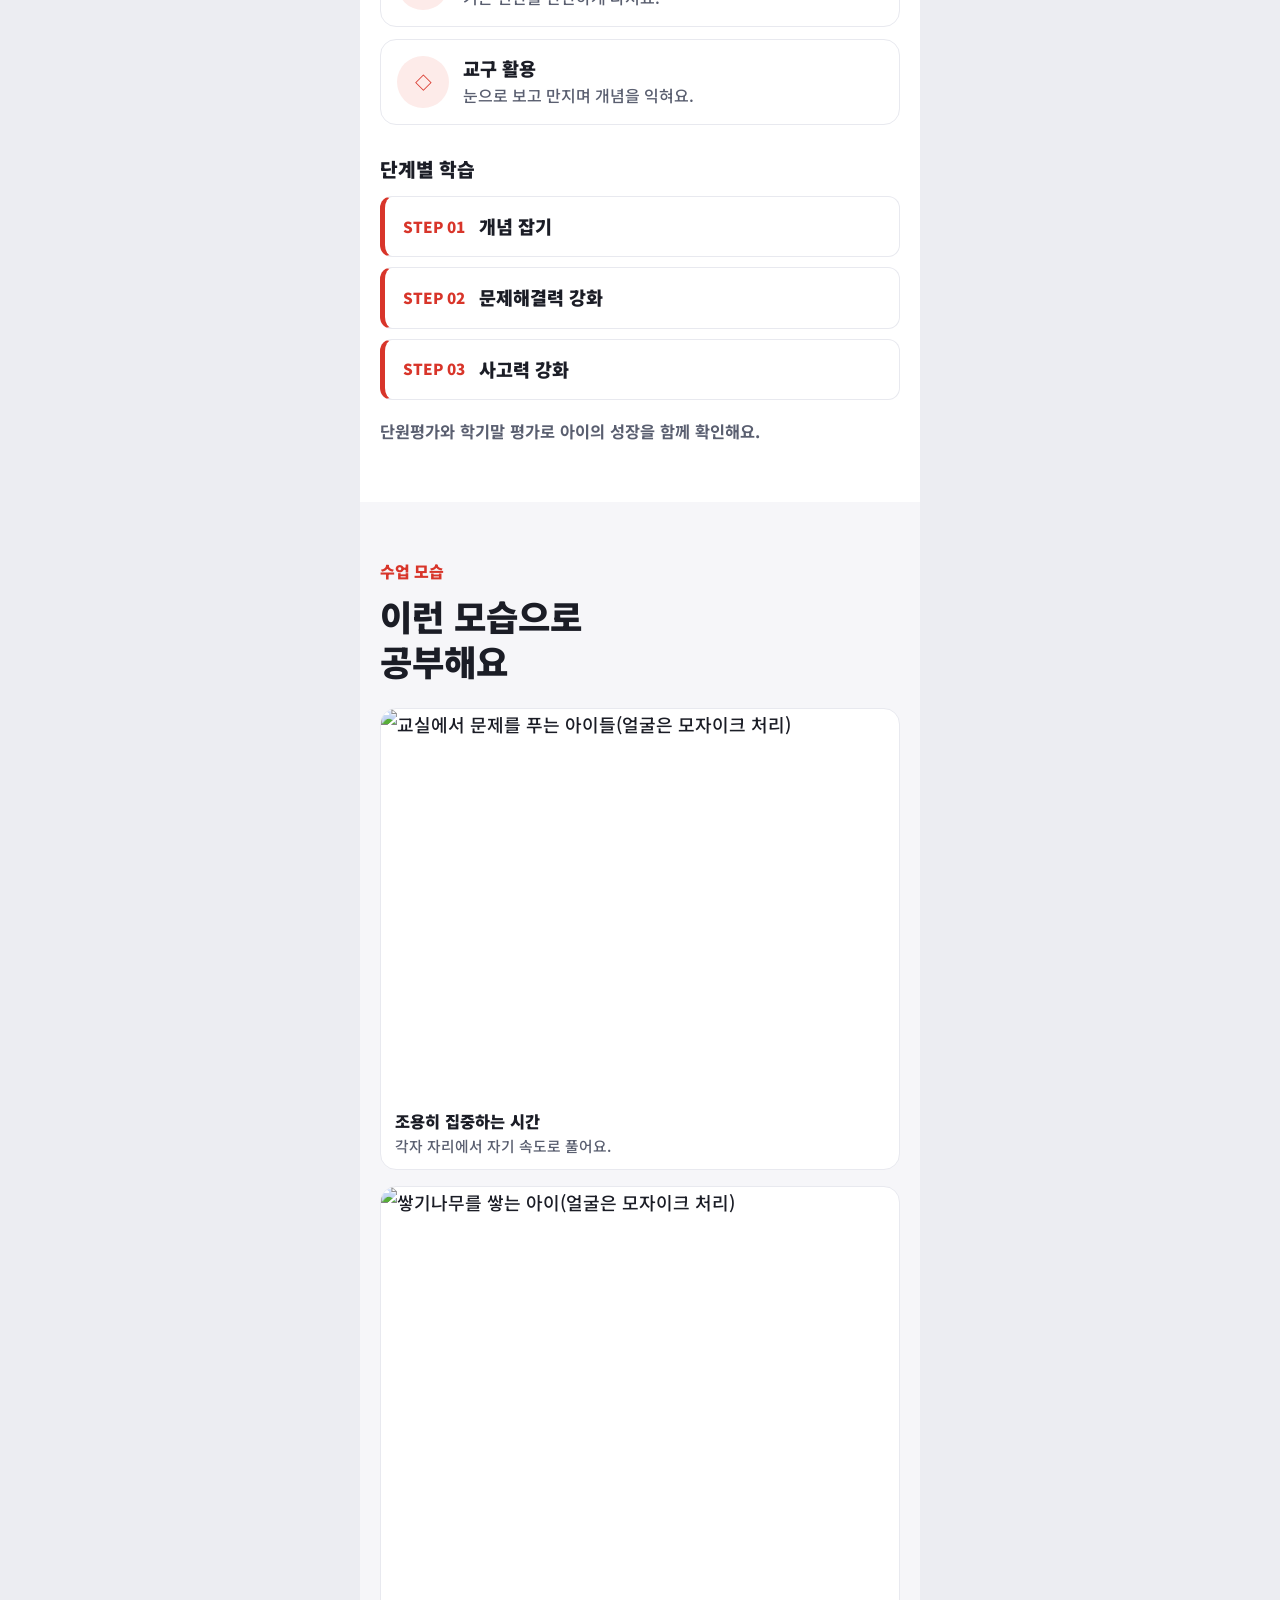
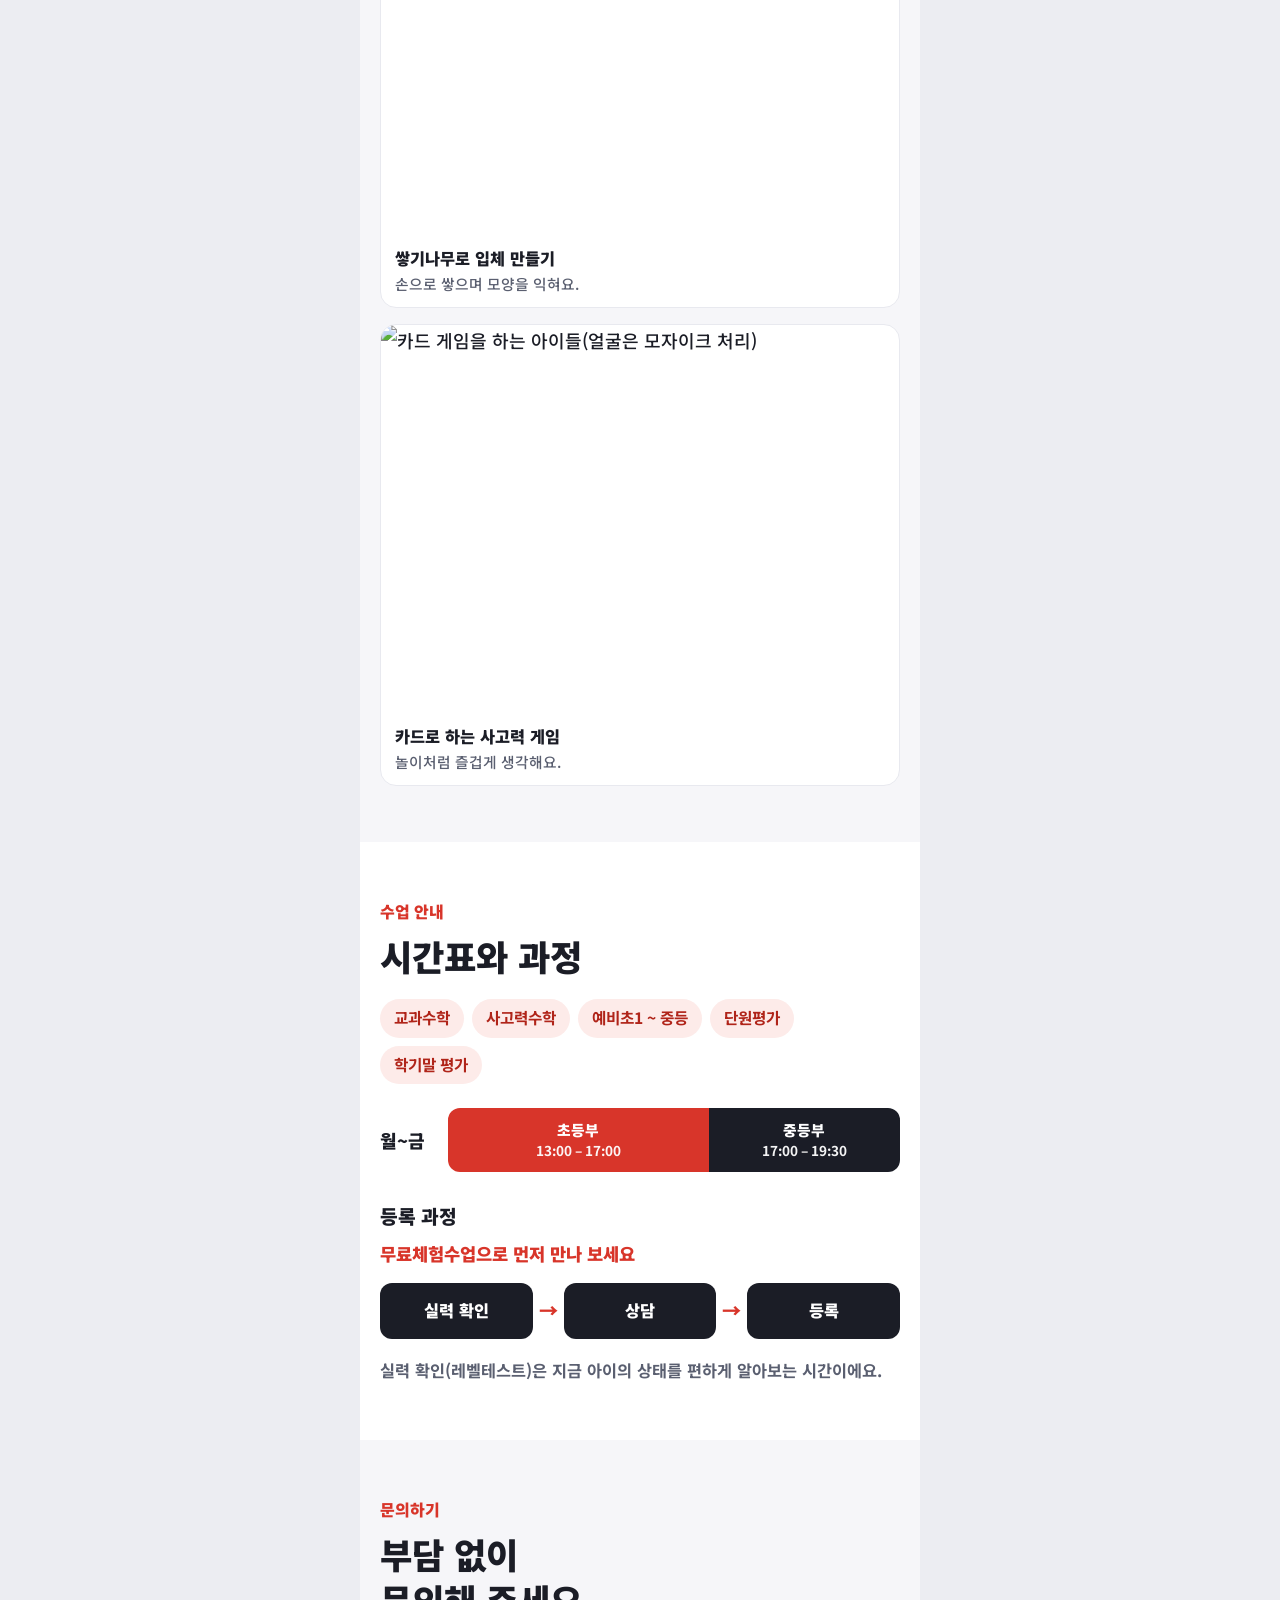
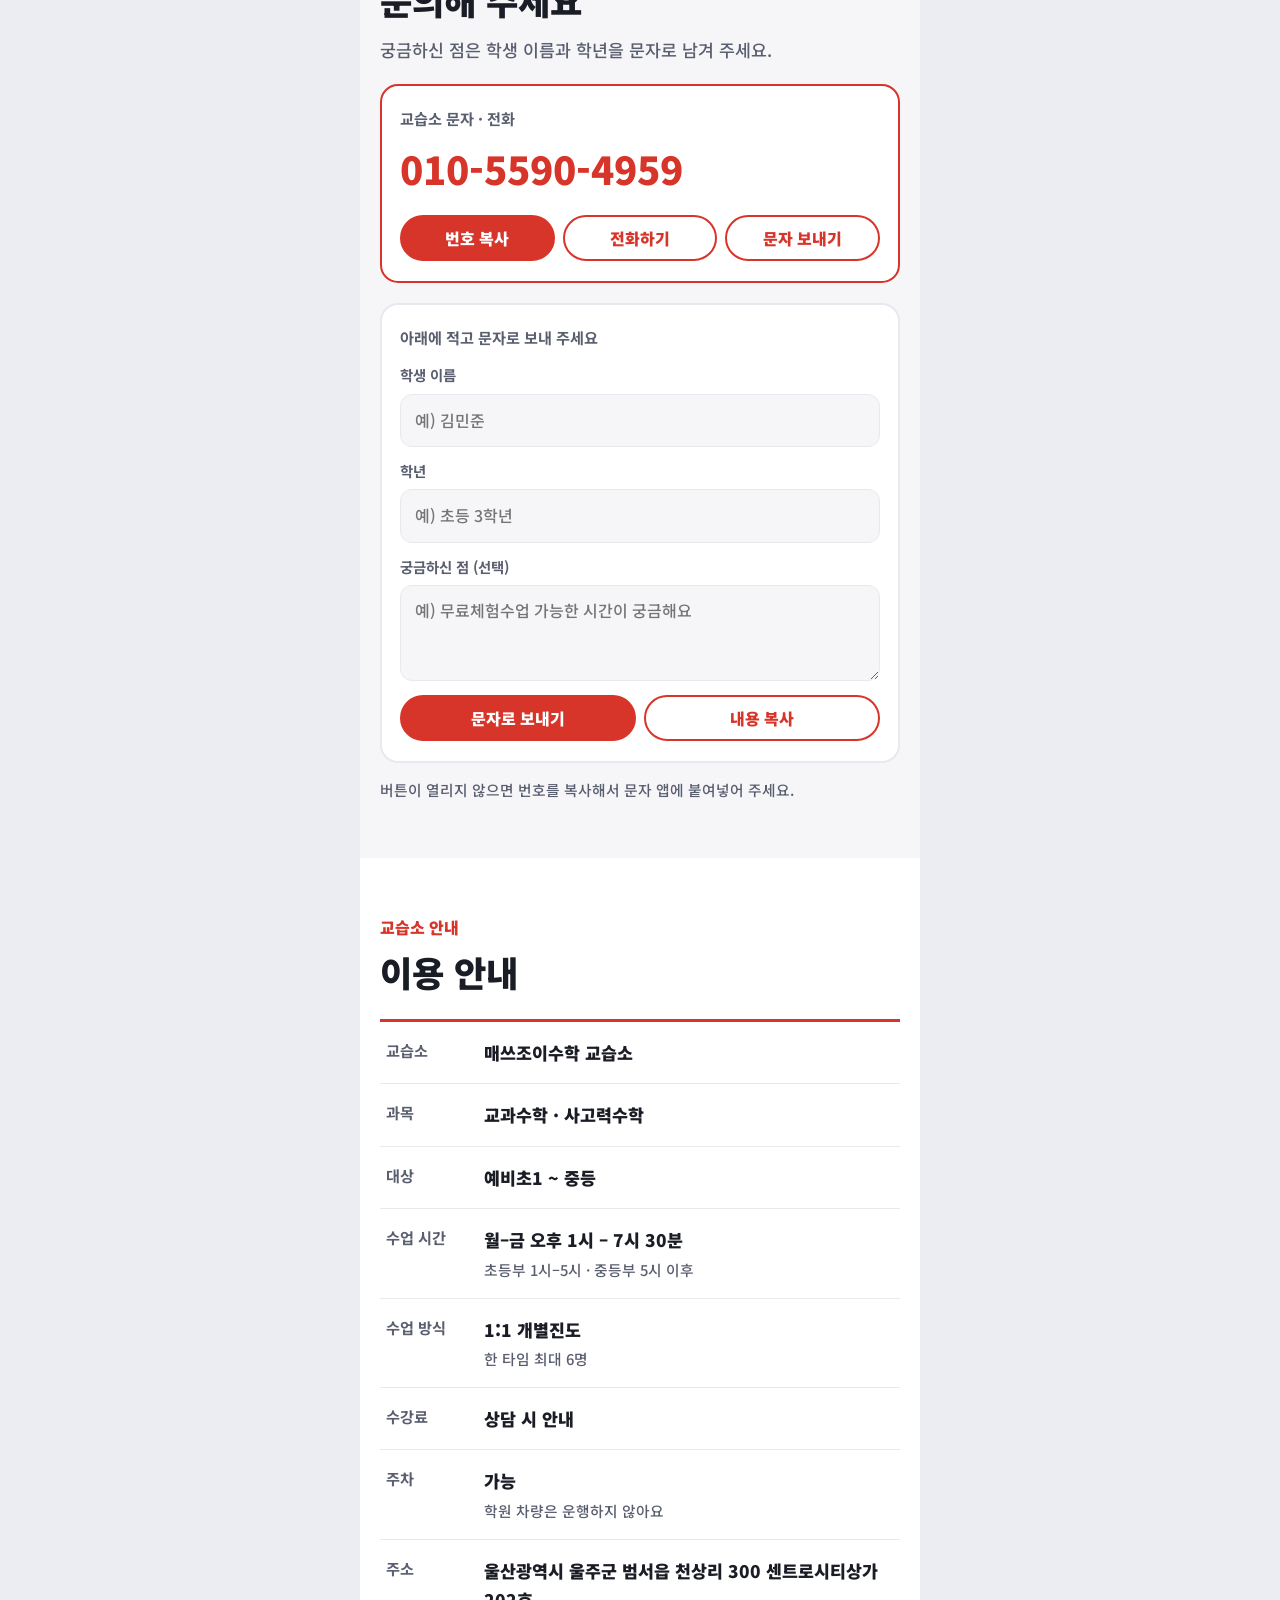
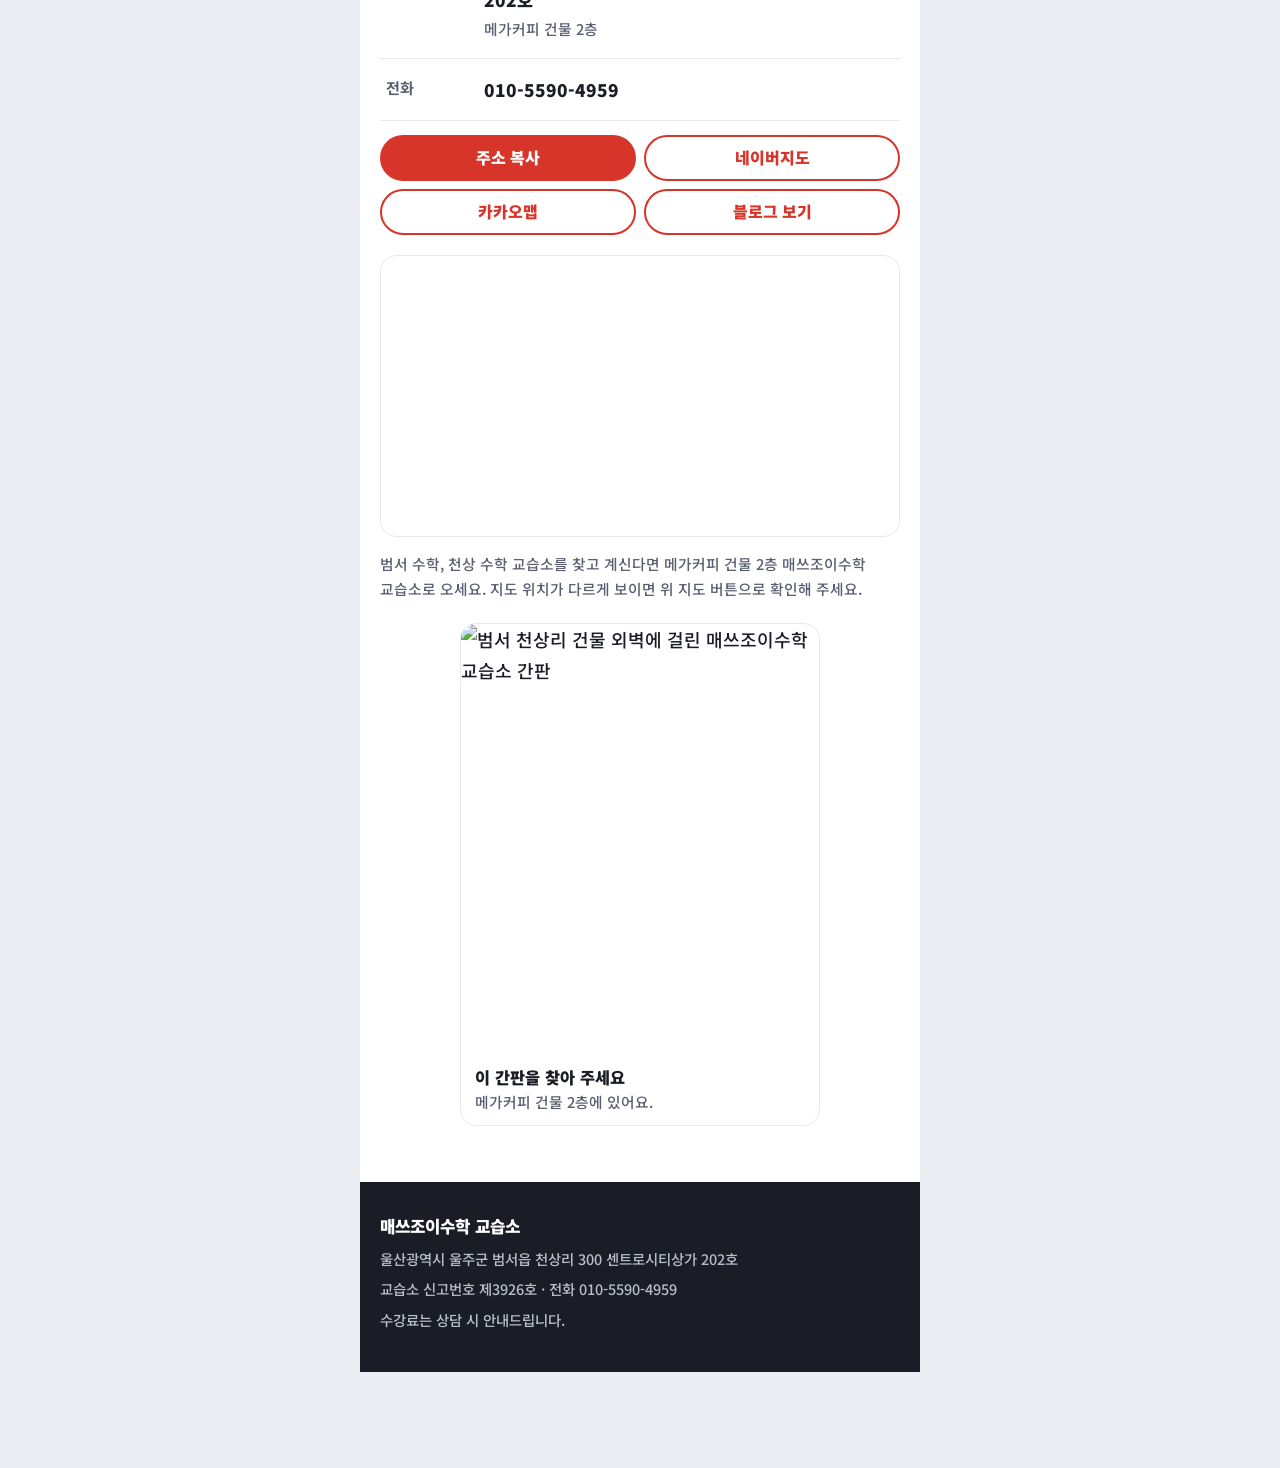
==== commit 3a9b5de0: "첫 화면에도 로고 적용 Co-Authored-By: Claude Sonnet 5.5 <noreply@anthropic.com> Claude-Session: https://claud" ====
--- a/index.html
+++ b/index.html
@@ -2,7 +2,7 @@
 <link rel="canonical" href="https://coolkim011.github.io/mathjoy/">
 <meta property="og:type" content="website"><meta property="og:locale" content="ko_KR">
 <meta property="og:title" content="범서 수학·천상 수학 | 매쓰조이수학 교습소"><meta property="og:description" content="범서·천상리 수학 교습소. 예비초1~중등 교과수학·사고력수학, 1:1 개별진도, 무료체험수업 안내. 울주군 범서읍 천상리 센트로시티상가 2층.">
-<meta property="og:url" content="https://coolkim011.github.io/mathjoy/"><meta property="og:image" content="https://coolkim011.github.io/mathjoy/photos/building.jpg"><meta name="viewport" content="width=device-width, initial-scale=1"><title>범서 수학·천상 수학 | 매쓰조이수학 교습소</title><link rel="stylesheet" href="https://fonts.googleapis.com/css2?family=Noto+Sans+KR:wght@400;500;700;900&display=swap"><style>
+<meta property="og:url" content="https://coolkim011.github.io/mathjoy/"><meta property="og:image" content="https://coolkim011.github.io/mathjoy/og.png"><meta name="viewport" content="width=device-width, initial-scale=1"><title>범서 수학·천상 수학 | 매쓰조이수학 교습소</title><link rel="stylesheet" href="https://fonts.googleapis.com/css2?family=Noto+Sans+KR:wght@400;500;700;900&display=swap"><style>
   /* Clean white page with one red accent (taken from the academy's sign). Phone-width column, big readable type, docked red CTA. */
   :root {
     --red: #D8352A; --red-dark: #B02419; --red-soft: #FDEBE9;
@@ -134,8 +134,14 @@
   .phonebox .row .btn, .sample .row .btn { padding: 0 6px; white-space: nowrap; }
   section > .row { display: grid; grid-template-columns: 1fr 1fr; gap: 8px; }
   section > .row .btn { padding: 0 8px; white-space: nowrap; }
+  .brand { display: flex; align-items: center; justify-content: center; gap: 12px; }
+  .brand img { display: block; width: 66px; height: auto; }
+  .brand b { display: block; text-align: left; font-size: 1.3rem; font-weight: 900; line-height: 1.15; color: var(--ink); }
+  .brand small { display: block; margin-top: 3px; font-size: 0.8rem; font-weight: 700; letter-spacing: 0.08em; color: var(--red); }
+  .hero .badge { margin-top: 16px; display: inline-block; }
 </style><script type="application/ld+json">{"@context": "https://schema.org", "@type": "EducationalOrganization", "name": "매쓰조이수학 교습소", "url": "https://coolkim011.github.io/mathjoy/", "telephone": "+82-10-5590-4959", "address": {"@type": "PostalAddress", "addressCountry": "KR", "addressRegion": "울산광역시", "addressLocality": "울주군", "streetAddress": "범서읍 대동길 28 센트로시티상가 202호"}, "geo": {"@type": "GeoCoordinates", "latitude": 35.5619329, "longitude": 129.2311615}, "openingHoursSpecification": [{"@type": "OpeningHoursSpecification", "dayOfWeek": ["Monday", "Tuesday", "Wednesday", "Thursday", "Friday"], "opens": "13:00", "closes": "19:30"}], "sameAs": ["https://map.naver.com/p/entry/place/1499627332", "https://m.blog.naver.com/PostList.naver?blogId=cpfl9039&tab=1"]}</script>
-</head><body><div class="page"><header class="hero"><span class="badge">울주군 범서읍 · 천상리</span><p class="en">MATH JOY</p><h1>범서·천상리<br>우리 동네 <em>수학교습소</em></h1><p class="sub">아이마다 속도가 달라요.<br>1:1 개별진도로 곁에서 차근차근 함께해요.</p>
+<link rel="icon" href="/mathjoy/favicon.svg" type="image/svg+xml"><link rel="apple-touch-icon" href="/mathjoy/apple-touch-icon.png">
+</head><body><div class="page"><header class="hero"><div class="brand"><img src="/mathjoy/logo-mark.svg" alt="매쓰조이수학 교습소 로고" width="150" height="96"><b>매쓰조이수학<small>교습소 · MATH JOY</small></b></div><span class="badge">울주군 범서읍 · 천상리</span><h1>범서·천상리<br>우리 동네 <em>수학교습소</em></h1><p class="sub">아이마다 속도가 달라요.<br>1:1 개별진도로 곁에서 차근차근 함께해요.</p>
 <figure class="photo" style="--ar:4 / 3;--op:center"><img src="/mathjoy/photos/class.jpg" alt="쌓기나무 교구로 수학 문제를 푸는 아이들(얼굴은 모자이크 처리)"></figure>
 <div class="hours"><b>월~금</b><span>오후 1시 – 7시 30분</span></div><a class="btn block" href="#apply" data-go="apply">문의하기</a></header><div class="quote"><small>교육 철학</small><b>수학은 꾸준함이다</b></div><section><span class="kicker">수업 특징</span><h2>아이에게 맞춰<br>천천히, 꼼꼼히 가르쳐요</h2><ul class="feats"><li><i>1:1</i><div><h3>개별진도</h3><p>아이마다 다른 속도와 역량에 맞춰 수업해요.</p></div></li><li><i>6</i><div><h3>최대 6명 소수정예</h3><p>한 타임 최대 6명이라 아이 한 명 한 명을 세심하게 살필 수 있어요.</p></div></li><li><i>+</i><div><h3>연산 강화</h3><p>기본 연산을 단단하게 다져요.</p></div></li><li><i>◇</i><div><h3>교구 활용</h3><p>눈으로 보고 만지며 개념을 익혀요.</p></div></li></ul><h3 class="sub-h">단계별 학습</h3><ol class="steps"><li><span>STEP 01</span><b>개념 잡기</b></li><li><span>STEP 02</span><b>문제해결력 강화</b></li><li><span>STEP 03</span><b>사고력 강화</b></li></ol><p class="note">단원평가와 학기말 평가로 아이의 성장을 함께 확인해요.</p></section><section class=alt><span class="kicker">수업 모습</span><h2>이런 모습으로<br>공부해요</h2><div class="photos"><figure class="shot " style="--ar:4 / 3;--op:center"><img src="/mathjoy/photos/room.jpg" alt="교실에서 문제를 푸는 아이들(얼굴은 모자이크 처리)" loading="lazy"><figcaption><b>조용히 집중하는 시간</b><span>각자 자리에서 자기 속도로 풀어요.</span></figcaption></figure><figure class="shot " style="--ar:4 / 5;--op:center 60%"><img src="/mathjoy/photos/cubes.jpg" alt="쌓기나무를 쌓는 아이(얼굴은 모자이크 처리)" loading="lazy"><figcaption><b>쌓기나무로 입체 만들기</b><span>손으로 쌓으며 모양을 익혀요.</span></figcaption></figure><figure class="shot " style="--ar:4 / 3;--op:center"><img src="/mathjoy/photos/cards.jpg" alt="카드 게임을 하는 아이들(얼굴은 모자이크 처리)" loading="lazy"><figcaption><b>카드로 하는 사고력 게임</b><span>놀이처럼 즐겁게 생각해요.</span></figcaption></figure></div></section><section><span class="kicker">수업 안내</span><h2>시간표와 과정</h2>
 <div class="chips"><span>교과수학</span><span>사고력수학</span><span>예비초1 ~ 중등</span><span>단원평가</span><span>학기말 평가</span></div>
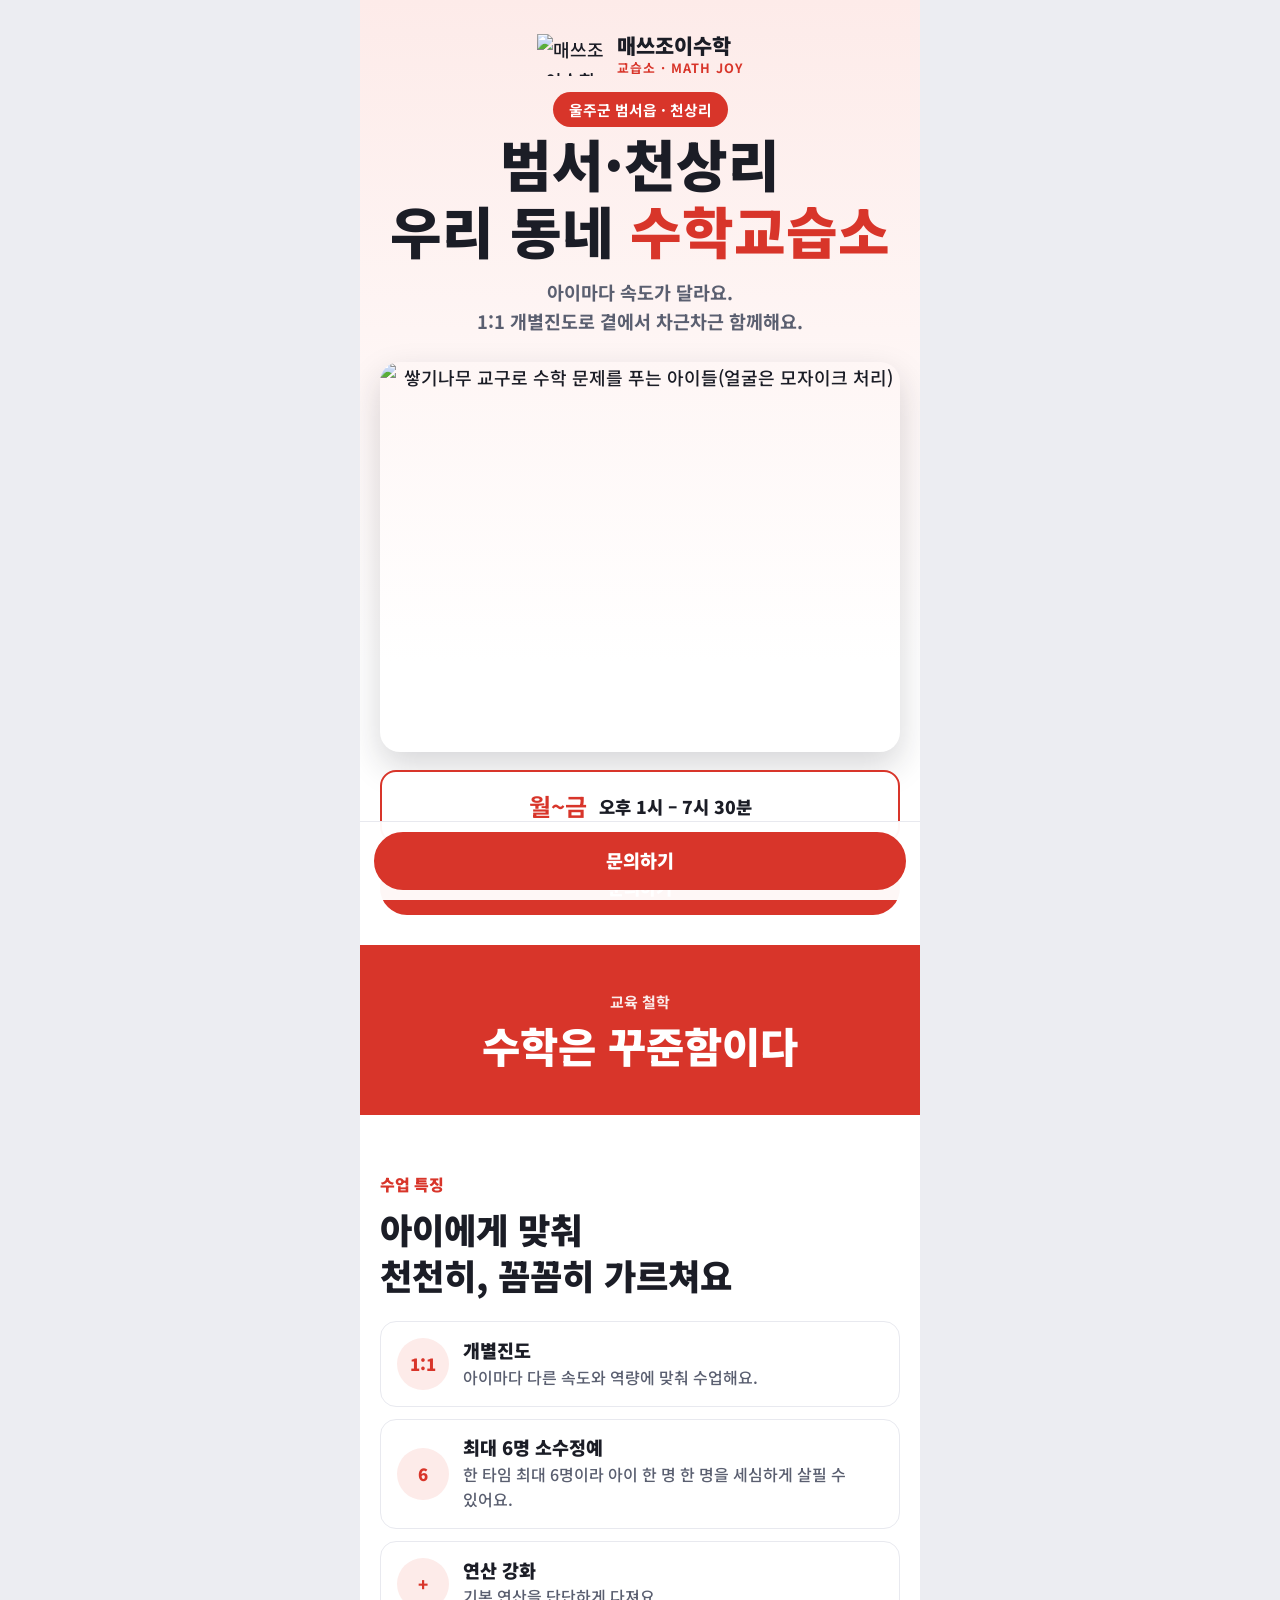
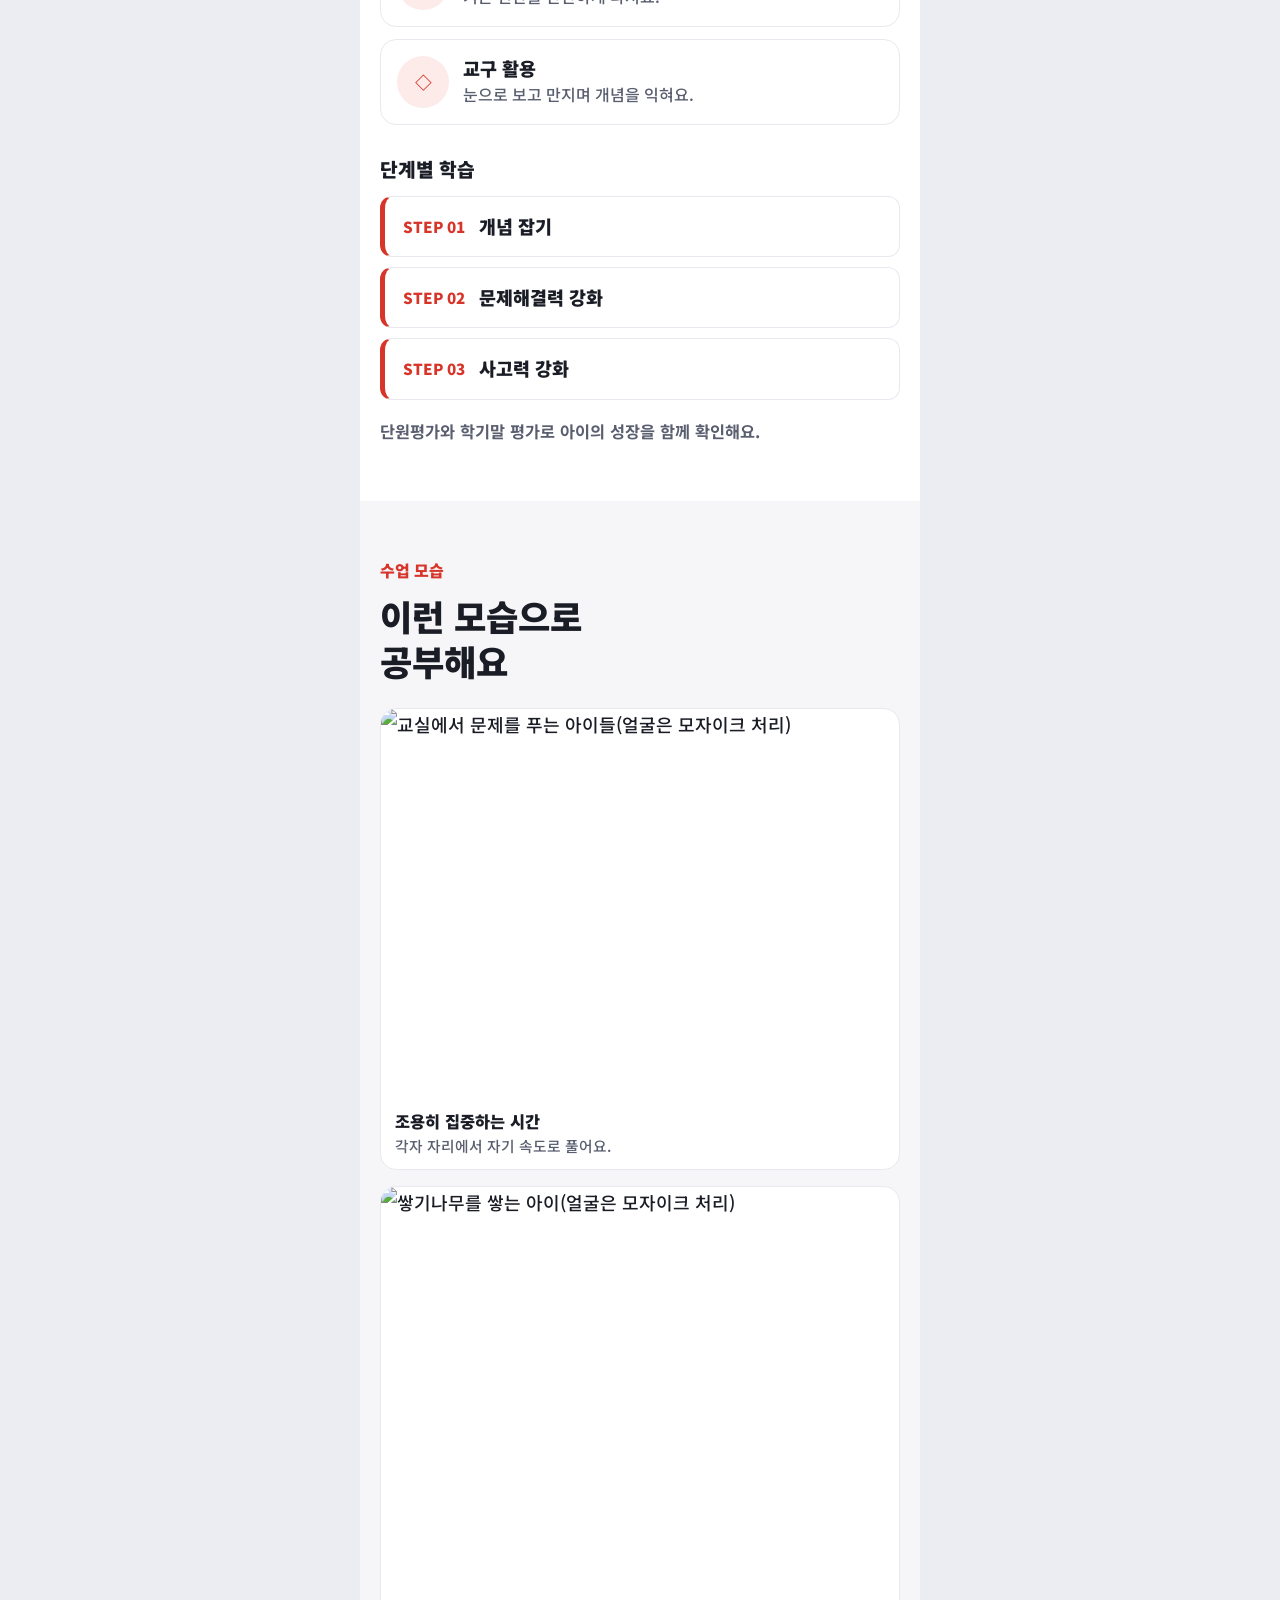
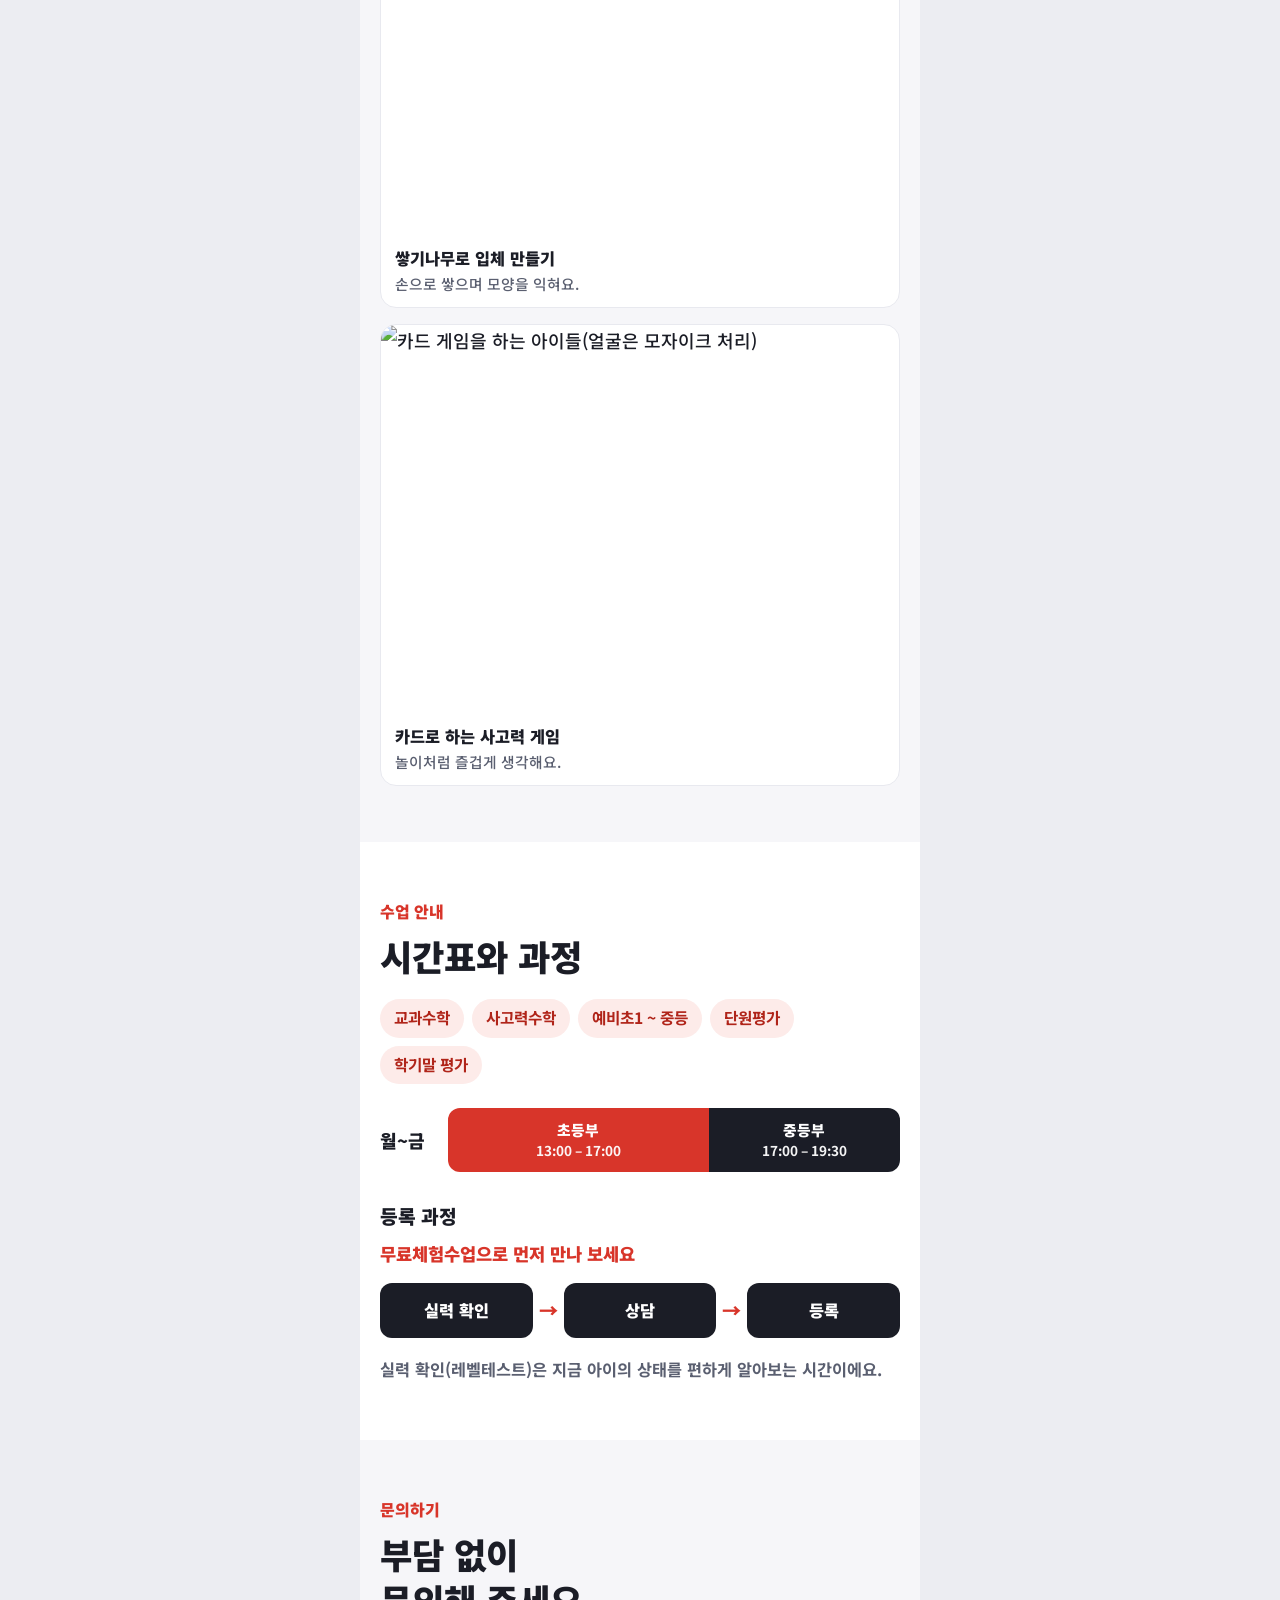
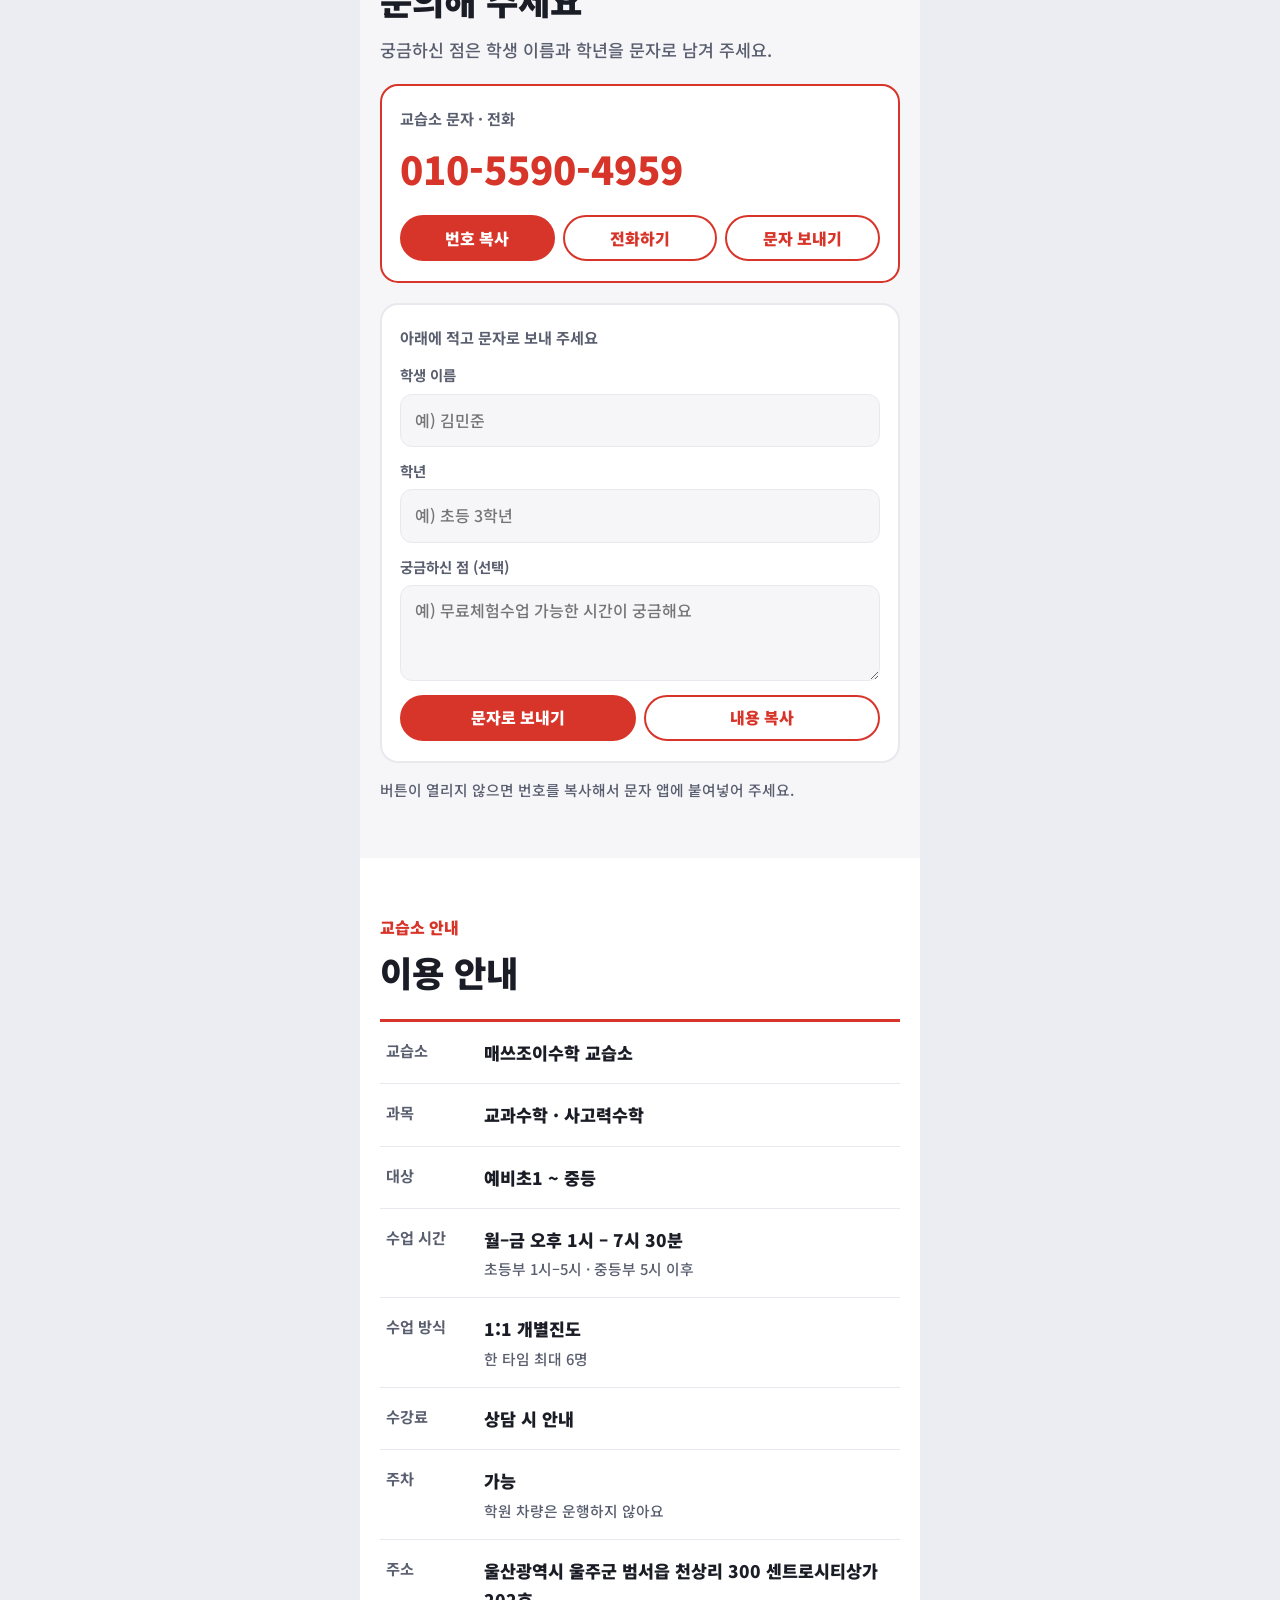
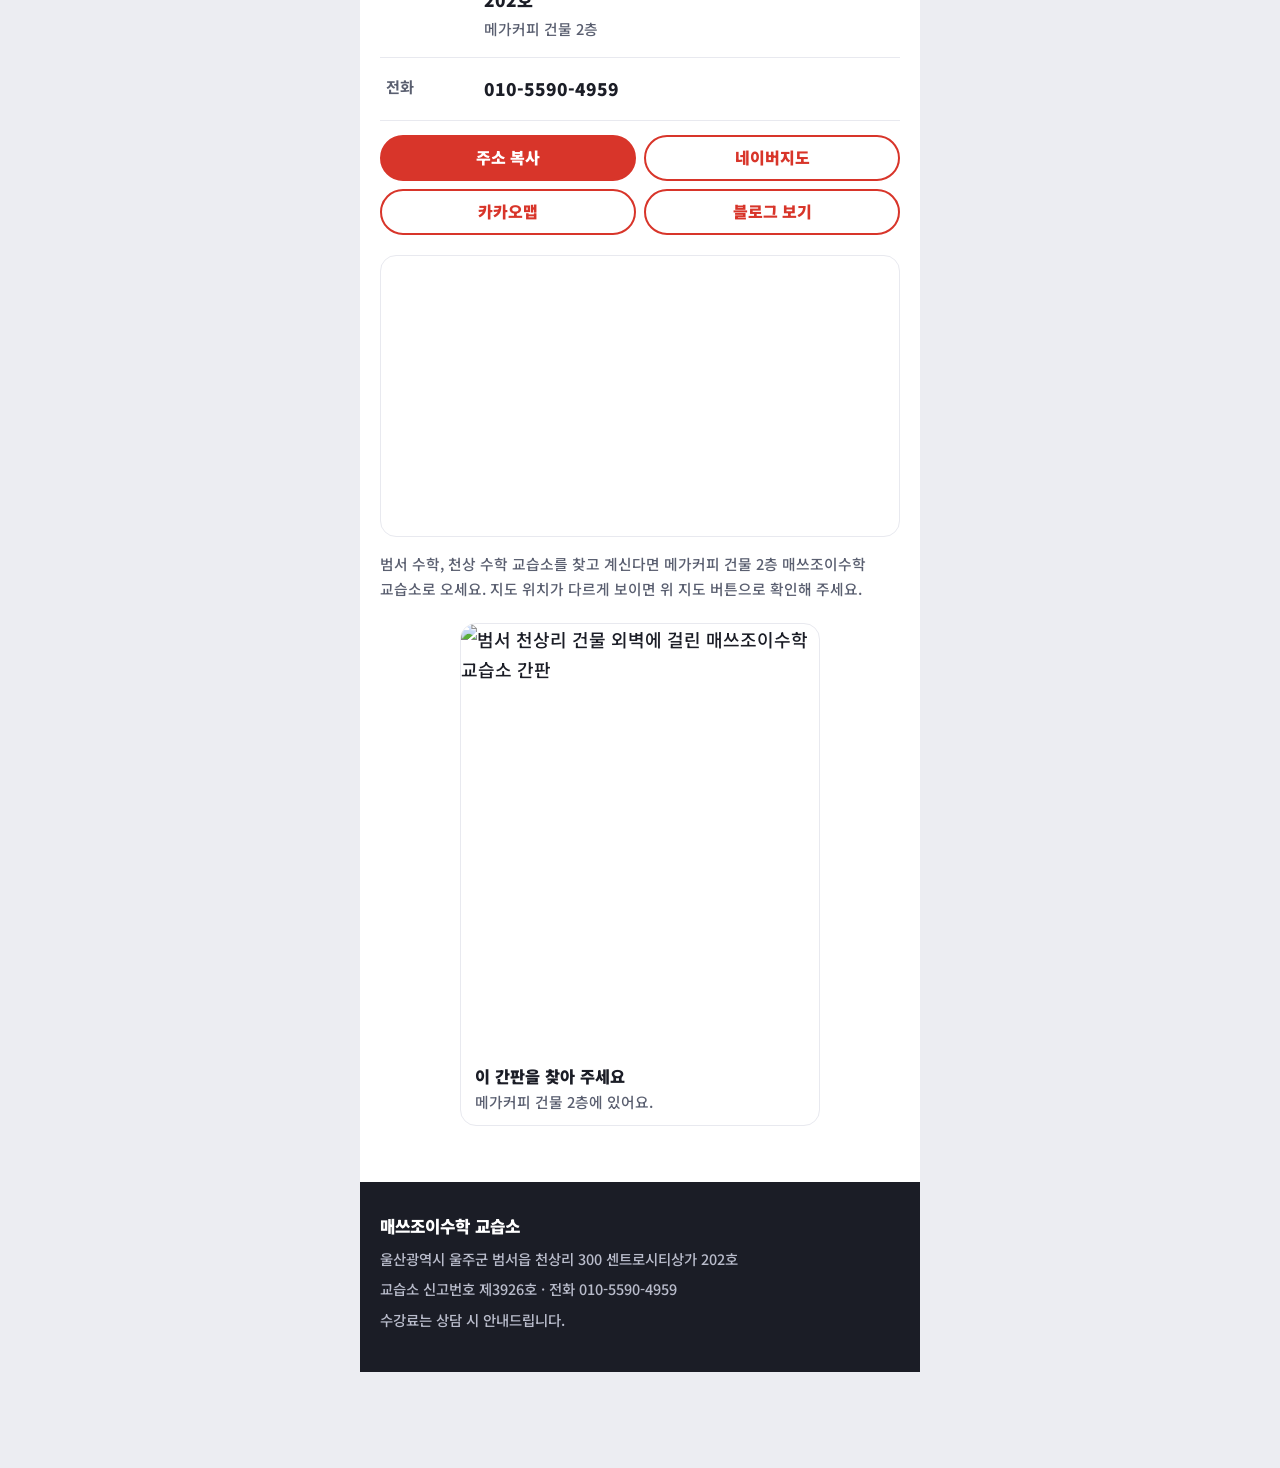
==== commit 258d0e5b: "로고 좌우 여백 맞춤 Co-Authored-By: Claude Sonnet 5.5 <noreply@anthropic.com> Claude-Session: https://claude" ====
--- a/index.html
+++ b/index.html
@@ -135,13 +135,13 @@
   section > .row { display: grid; grid-template-columns: 1fr 1fr; gap: 8px; }
   section > .row .btn { padding: 0 8px; white-space: nowrap; }
   .brand { display: flex; align-items: center; justify-content: center; gap: 12px; }
-  .brand img { display: block; width: 66px; height: auto; }
+  .brand img { display: block; width: 68px; height: auto; }
   .brand b { display: block; text-align: left; font-size: 1.3rem; font-weight: 900; line-height: 1.15; color: var(--ink); }
   .brand small { display: block; margin-top: 3px; font-size: 0.8rem; font-weight: 700; letter-spacing: 0.08em; color: var(--red); }
   .hero .badge { margin-top: 16px; display: inline-block; }
 </style><script type="application/ld+json">{"@context": "https://schema.org", "@type": "EducationalOrganization", "name": "매쓰조이수학 교습소", "url": "https://coolkim011.github.io/mathjoy/", "telephone": "+82-10-5590-4959", "address": {"@type": "PostalAddress", "addressCountry": "KR", "addressRegion": "울산광역시", "addressLocality": "울주군", "streetAddress": "범서읍 대동길 28 센트로시티상가 202호"}, "geo": {"@type": "GeoCoordinates", "latitude": 35.5619329, "longitude": 129.2311615}, "openingHoursSpecification": [{"@type": "OpeningHoursSpecification", "dayOfWeek": ["Monday", "Tuesday", "Wednesday", "Thursday", "Friday"], "opens": "13:00", "closes": "19:30"}], "sameAs": ["https://map.naver.com/p/entry/place/1499627332", "https://m.blog.naver.com/PostList.naver?blogId=cpfl9039&tab=1"]}</script>
 <link rel="icon" href="/mathjoy/favicon.svg" type="image/svg+xml"><link rel="apple-touch-icon" href="/mathjoy/apple-touch-icon.png">
-</head><body><div class="page"><header class="hero"><div class="brand"><img src="/mathjoy/logo-mark.svg" alt="매쓰조이수학 교습소 로고" width="150" height="96"><b>매쓰조이수학<small>교습소 · MATH JOY</small></b></div><span class="badge">울주군 범서읍 · 천상리</span><h1>범서·천상리<br>우리 동네 <em>수학교습소</em></h1><p class="sub">아이마다 속도가 달라요.<br>1:1 개별진도로 곁에서 차근차근 함께해요.</p>
+</head><body><div class="page"><header class="hero"><div class="brand"><img src="/mathjoy/logo-mark.svg" alt="매쓰조이수학 교습소 로고" width="155" height="96"><b>매쓰조이수학<small>교습소 · MATH JOY</small></b></div><span class="badge">울주군 범서읍 · 천상리</span><h1>범서·천상리<br>우리 동네 <em>수학교습소</em></h1><p class="sub">아이마다 속도가 달라요.<br>1:1 개별진도로 곁에서 차근차근 함께해요.</p>
 <figure class="photo" style="--ar:4 / 3;--op:center"><img src="/mathjoy/photos/class.jpg" alt="쌓기나무 교구로 수학 문제를 푸는 아이들(얼굴은 모자이크 처리)"></figure>
 <div class="hours"><b>월~금</b><span>오후 1시 – 7시 30분</span></div><a class="btn block" href="#apply" data-go="apply">문의하기</a></header><div class="quote"><small>교육 철학</small><b>수학은 꾸준함이다</b></div><section><span class="kicker">수업 특징</span><h2>아이에게 맞춰<br>천천히, 꼼꼼히 가르쳐요</h2><ul class="feats"><li><i>1:1</i><div><h3>개별진도</h3><p>아이마다 다른 속도와 역량에 맞춰 수업해요.</p></div></li><li><i>6</i><div><h3>최대 6명 소수정예</h3><p>한 타임 최대 6명이라 아이 한 명 한 명을 세심하게 살필 수 있어요.</p></div></li><li><i>+</i><div><h3>연산 강화</h3><p>기본 연산을 단단하게 다져요.</p></div></li><li><i>◇</i><div><h3>교구 활용</h3><p>눈으로 보고 만지며 개념을 익혀요.</p></div></li></ul><h3 class="sub-h">단계별 학습</h3><ol class="steps"><li><span>STEP 01</span><b>개념 잡기</b></li><li><span>STEP 02</span><b>문제해결력 강화</b></li><li><span>STEP 03</span><b>사고력 강화</b></li></ol><p class="note">단원평가와 학기말 평가로 아이의 성장을 함께 확인해요.</p></section><section class=alt><span class="kicker">수업 모습</span><h2>이런 모습으로<br>공부해요</h2><div class="photos"><figure class="shot " style="--ar:4 / 3;--op:center"><img src="/mathjoy/photos/room.jpg" alt="교실에서 문제를 푸는 아이들(얼굴은 모자이크 처리)" loading="lazy"><figcaption><b>조용히 집중하는 시간</b><span>각자 자리에서 자기 속도로 풀어요.</span></figcaption></figure><figure class="shot " style="--ar:4 / 5;--op:center 60%"><img src="/mathjoy/photos/cubes.jpg" alt="쌓기나무를 쌓는 아이(얼굴은 모자이크 처리)" loading="lazy"><figcaption><b>쌓기나무로 입체 만들기</b><span>손으로 쌓으며 모양을 익혀요.</span></figcaption></figure><figure class="shot " style="--ar:4 / 3;--op:center"><img src="/mathjoy/photos/cards.jpg" alt="카드 게임을 하는 아이들(얼굴은 모자이크 처리)" loading="lazy"><figcaption><b>카드로 하는 사고력 게임</b><span>놀이처럼 즐겁게 생각해요.</span></figcaption></figure></div></section><section><span class="kicker">수업 안내</span><h2>시간표와 과정</h2>
 <div class="chips"><span>교과수학</span><span>사고력수학</span><span>예비초1 ~ 중등</span><span>단원평가</span><span>학기말 평가</span></div>
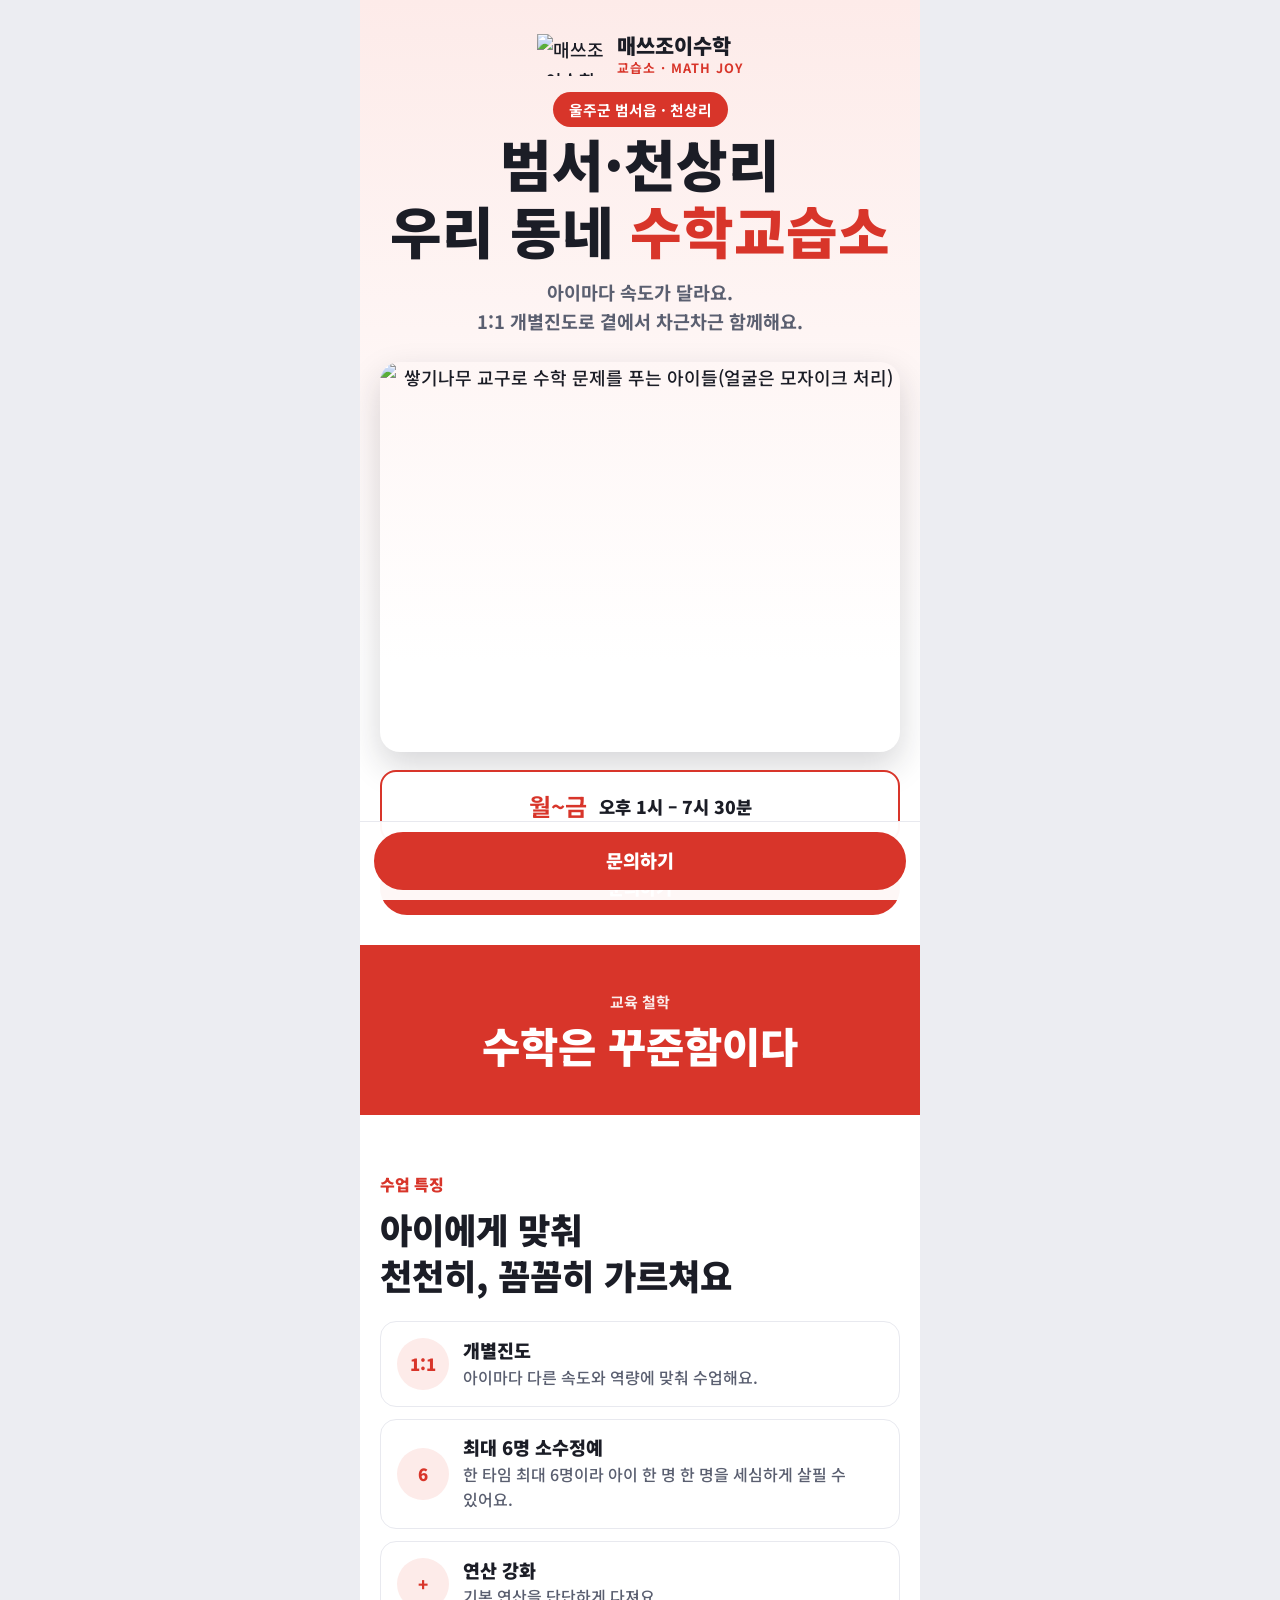
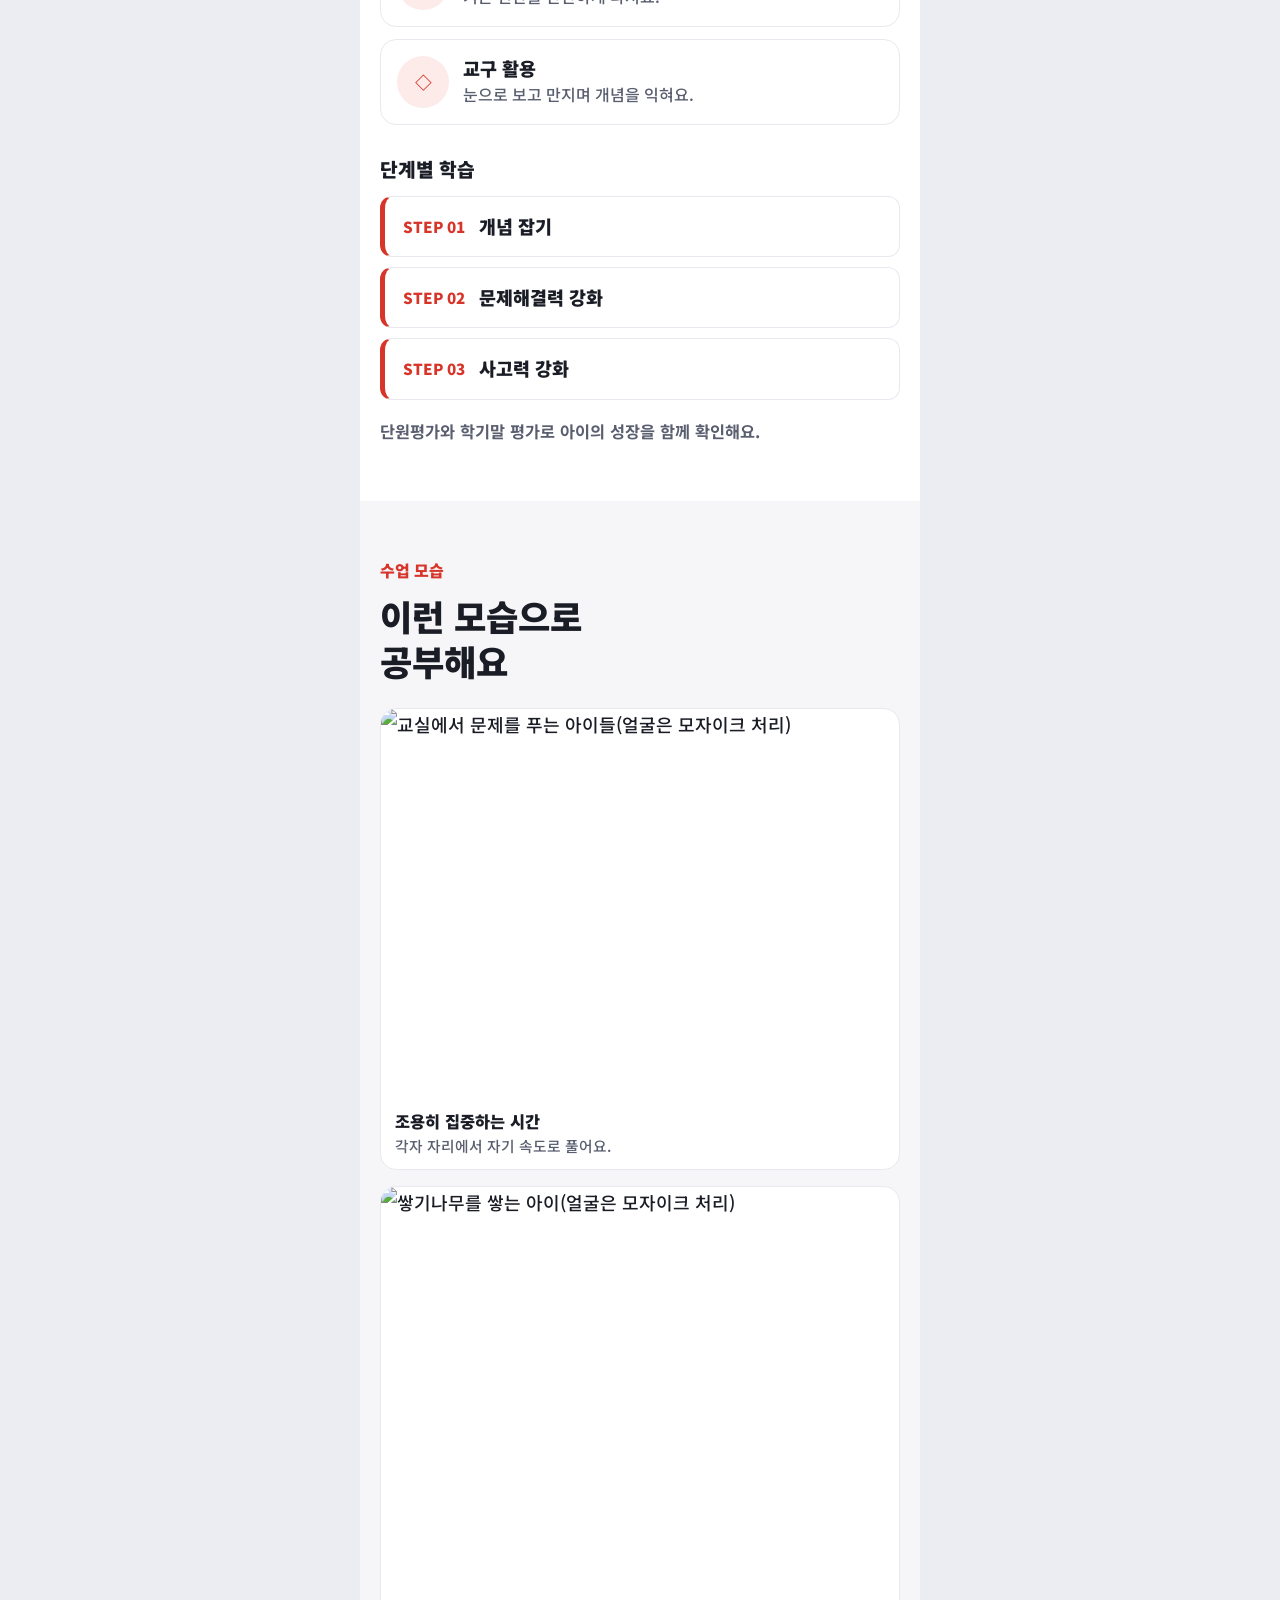
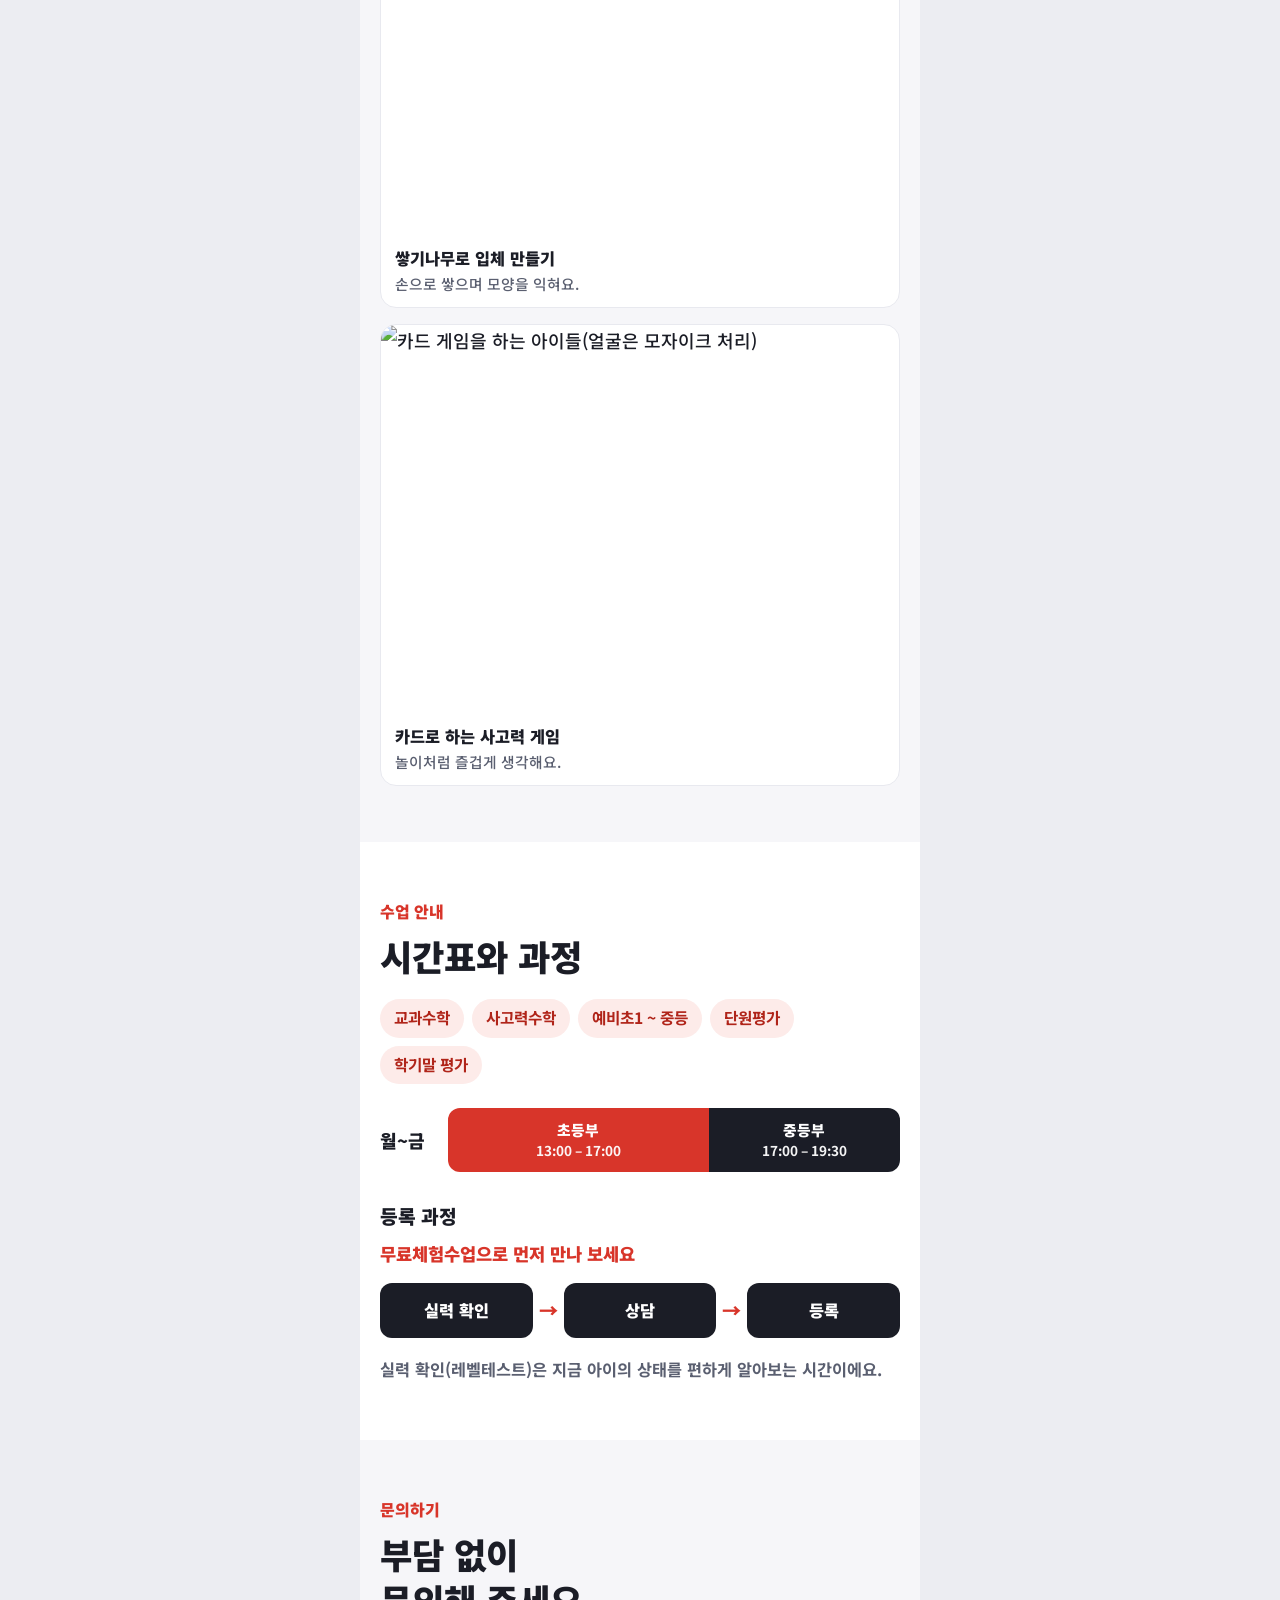
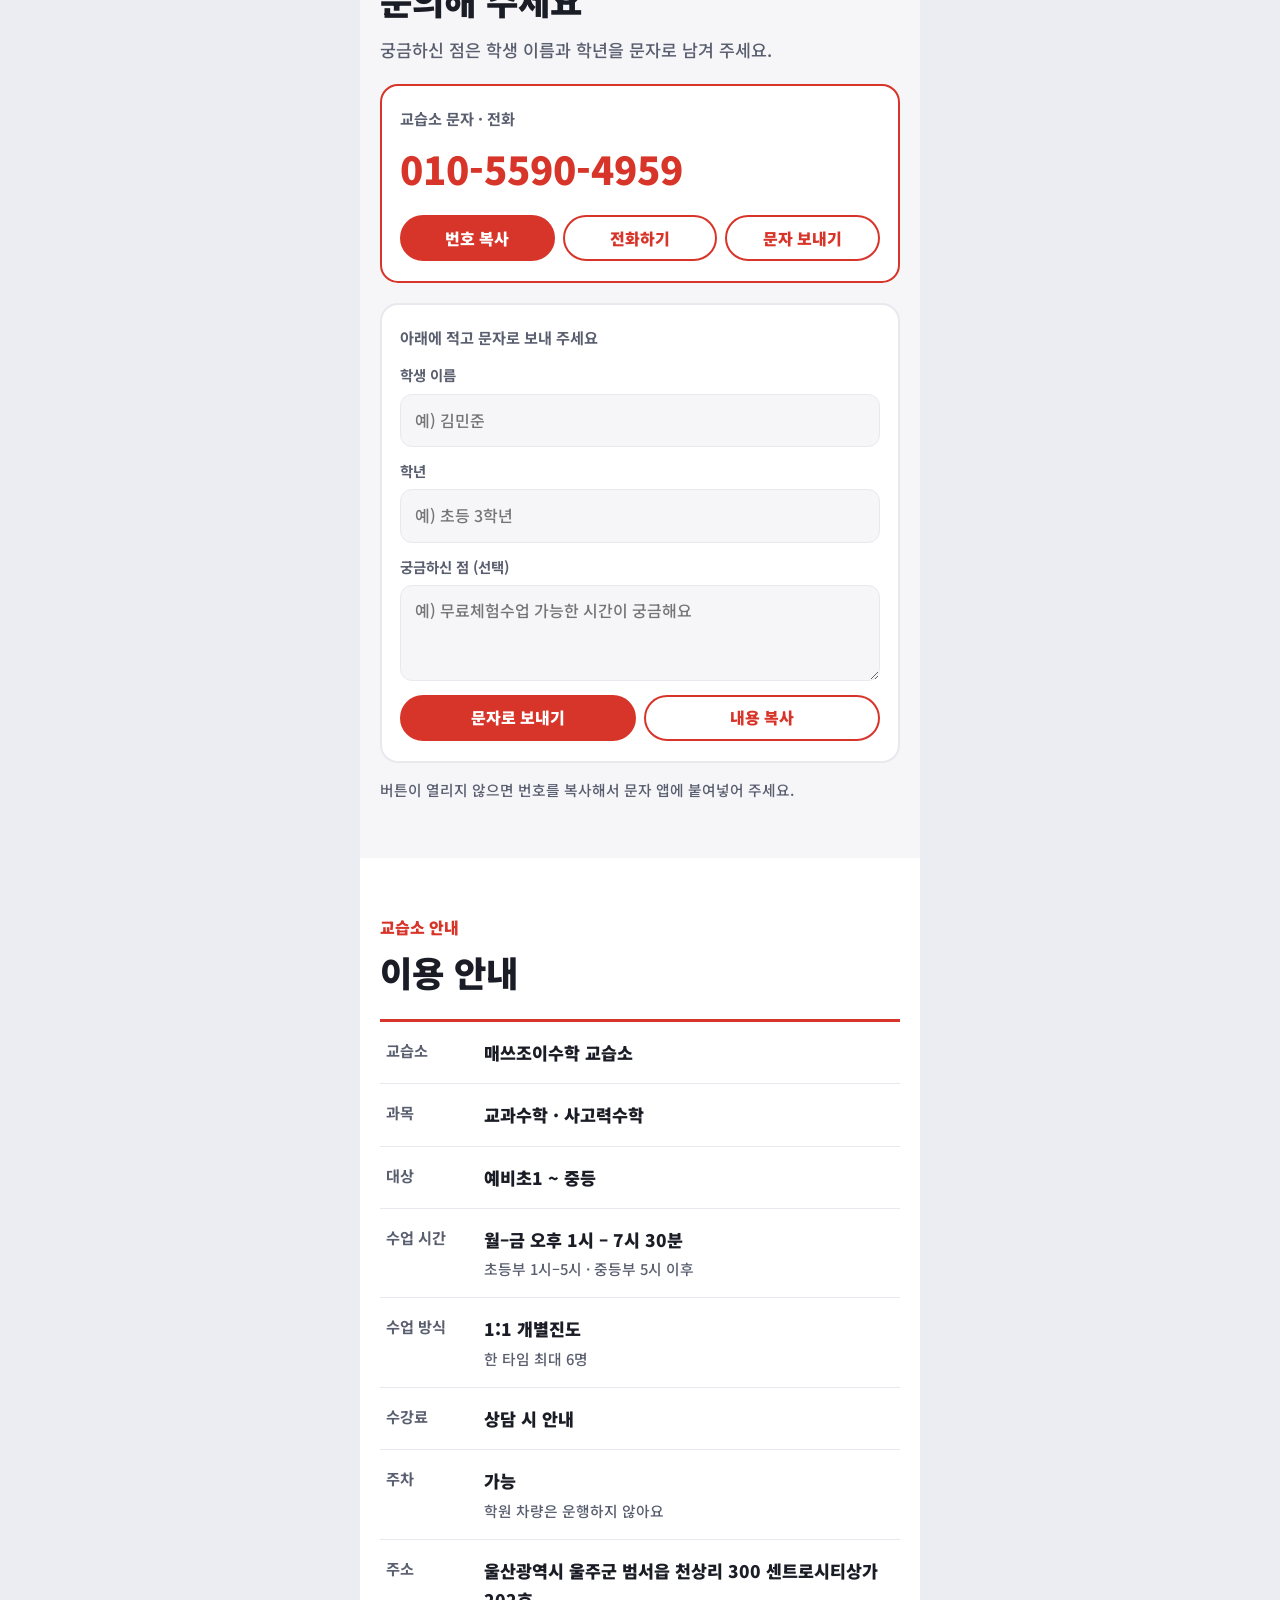
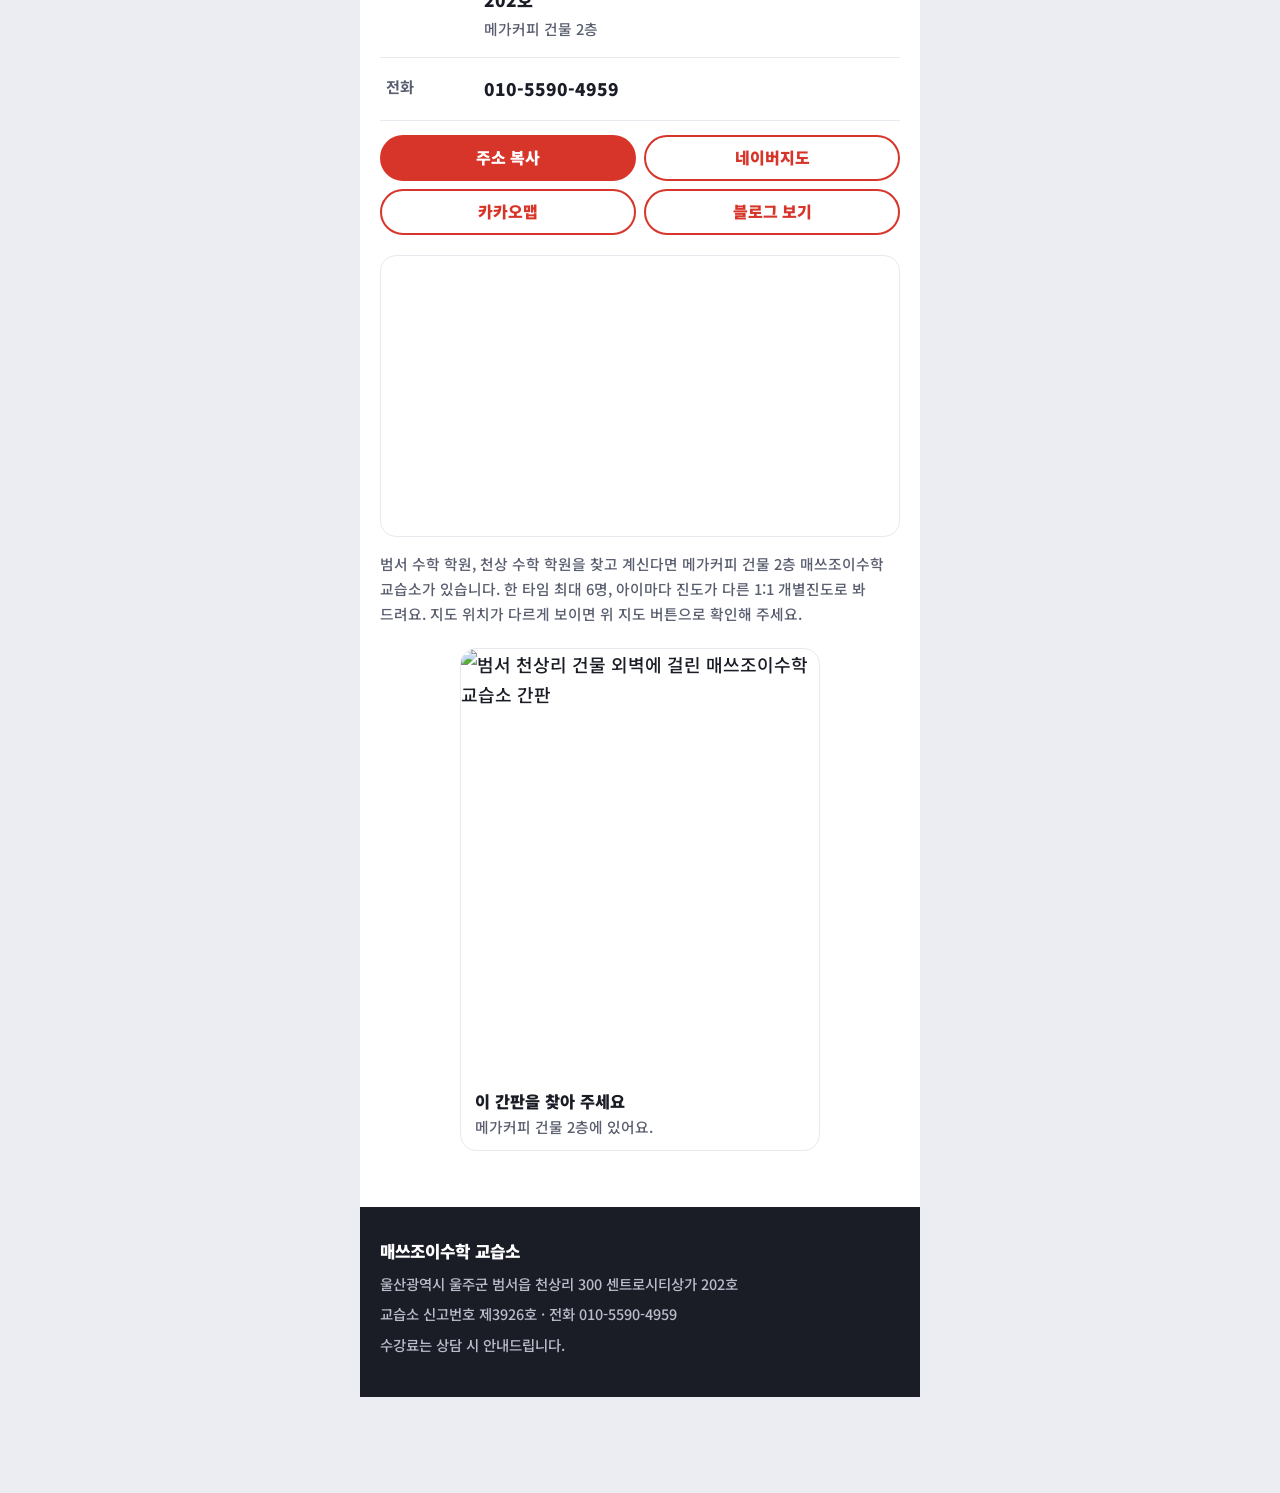
==== commit 807328ee: "지역 검색어 문구 보강 Co-Authored-By: Claude Sonnet 5.5 <noreply@anthropic.com> Claude-Session: https://claud" ====
--- a/index.html
+++ b/index.html
@@ -173,7 +173,7 @@
 <button type="button" class="btn small" data-copy="울산광역시 울주군 범서읍 천상리 300 센트로시티상가 202호" data-msg="주소를 복사했어요">주소 복사</button>
 <a class="btn small ghost" href="https://map.naver.com/p/entry/place/1499627332" target="_blank" rel="noopener">네이버지도</a><a class="btn small ghost" href="https://map.kakao.com/link/search/%EC%9A%B8%EC%82%B0%20%EC%9A%B8%EC%A3%BC%EA%B5%B0%20%EB%B2%94%EC%84%9C%EC%9D%8D%20%EC%B2%9C%EC%83%81%EB%A6%AC%20300" target="_blank" rel="noopener">카카오맵</a>
 <a class="btn small ghost" href="https://m.blog.naver.com/PostList.naver?blogId=cpfl9039&tab=1" target="_blank" rel="noopener">블로그 보기</a></div>
-<div class="map"><iframe title="매쓰조이수학 교습소 위치 지도" src="https://www.google.com/maps?q=35.5619329,129.2311615&amp;output=embed&amp;hl=ko" loading="lazy" referrerpolicy="no-referrer-when-downgrade" allowfullscreen></iframe></div><p class="fine">범서 수학, 천상 수학 교습소를 찾고 계신다면 메가커피 건물 2층 매쓰조이수학 교습소로 오세요. 지도 위치가 다르게 보이면 위 지도 버튼으로 확인해 주세요.</p><figure class="shot sign" style="--ar:5 / 6"><img src="/mathjoy/photos/building.jpg" alt="범서 천상리 건물 외벽에 걸린 매쓰조이수학 교습소 간판" loading="lazy"><figcaption><b>이 간판을 찾아 주세요</b><span>메가커피 건물 2층에 있어요.</span></figcaption></figure></section><footer><strong>매쓰조이수학 교습소</strong><span>울산광역시 울주군 범서읍 천상리 300 센트로시티상가 202호</span><span>교습소 신고번호 제3926호 · 전화 010-5590-4959</span><span>수강료는 상담 시 안내드립니다.</span></footer></div><div class="dock"><div class="in"><a class="btn block" href="#apply" data-go="apply">문의하기</a></div></div><div class="toast" id="toast" role="status" aria-live="polite" hidden></div><script>
+<div class="map"><iframe title="매쓰조이수학 교습소 위치 지도" src="https://www.google.com/maps?q=35.5619329,129.2311615&amp;output=embed&amp;hl=ko" loading="lazy" referrerpolicy="no-referrer-when-downgrade" allowfullscreen></iframe></div><p class="fine">범서 수학 학원, 천상 수학 학원을 찾고 계신다면 메가커피 건물 2층 매쓰조이수학 교습소가 있습니다. 한 타임 최대 6명, 아이마다 진도가 다른 1:1 개별진도로 봐 드려요. 지도 위치가 다르게 보이면 위 지도 버튼으로 확인해 주세요.</p><figure class="shot sign" style="--ar:5 / 6"><img src="/mathjoy/photos/building.jpg" alt="범서 천상리 건물 외벽에 걸린 매쓰조이수학 교습소 간판" loading="lazy"><figcaption><b>이 간판을 찾아 주세요</b><span>메가커피 건물 2층에 있어요.</span></figcaption></figure></section><footer><strong>매쓰조이수학 교습소</strong><span>울산광역시 울주군 범서읍 천상리 300 센트로시티상가 202호</span><span>교습소 신고번호 제3926호 · 전화 010-5590-4959</span><span>수강료는 상담 시 안내드립니다.</span></footer></div><div class="dock"><div class="in"><a class="btn block" href="#apply" data-go="apply">문의하기</a></div></div><div class="toast" id="toast" role="status" aria-live="polite" hidden></div><script>
   var toast = document.getElementById("toast"), timer = null;
   function showToast(m) { toast.textContent = m; toast.hidden = false; clearTimeout(timer); timer = setTimeout(function () { toast.hidden = true; }, 2600); }
   function fallbackCopy(t) {
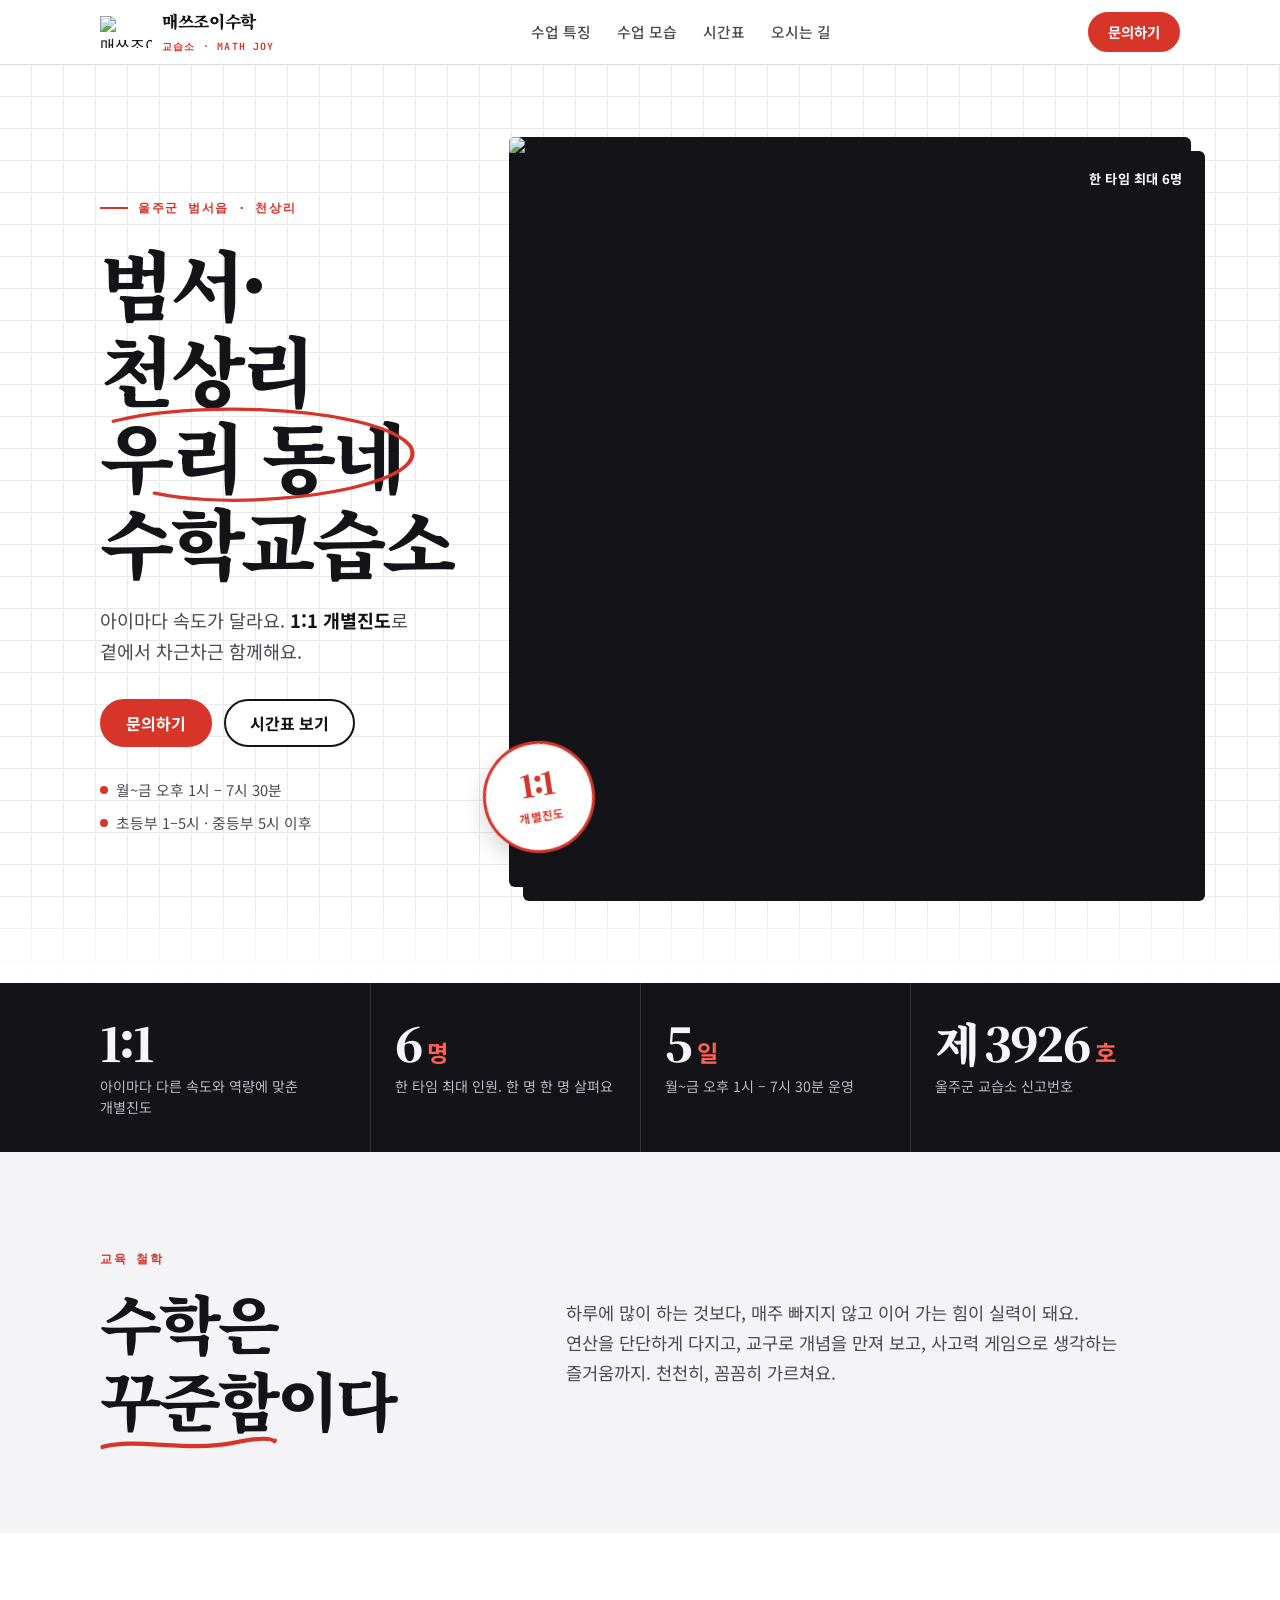
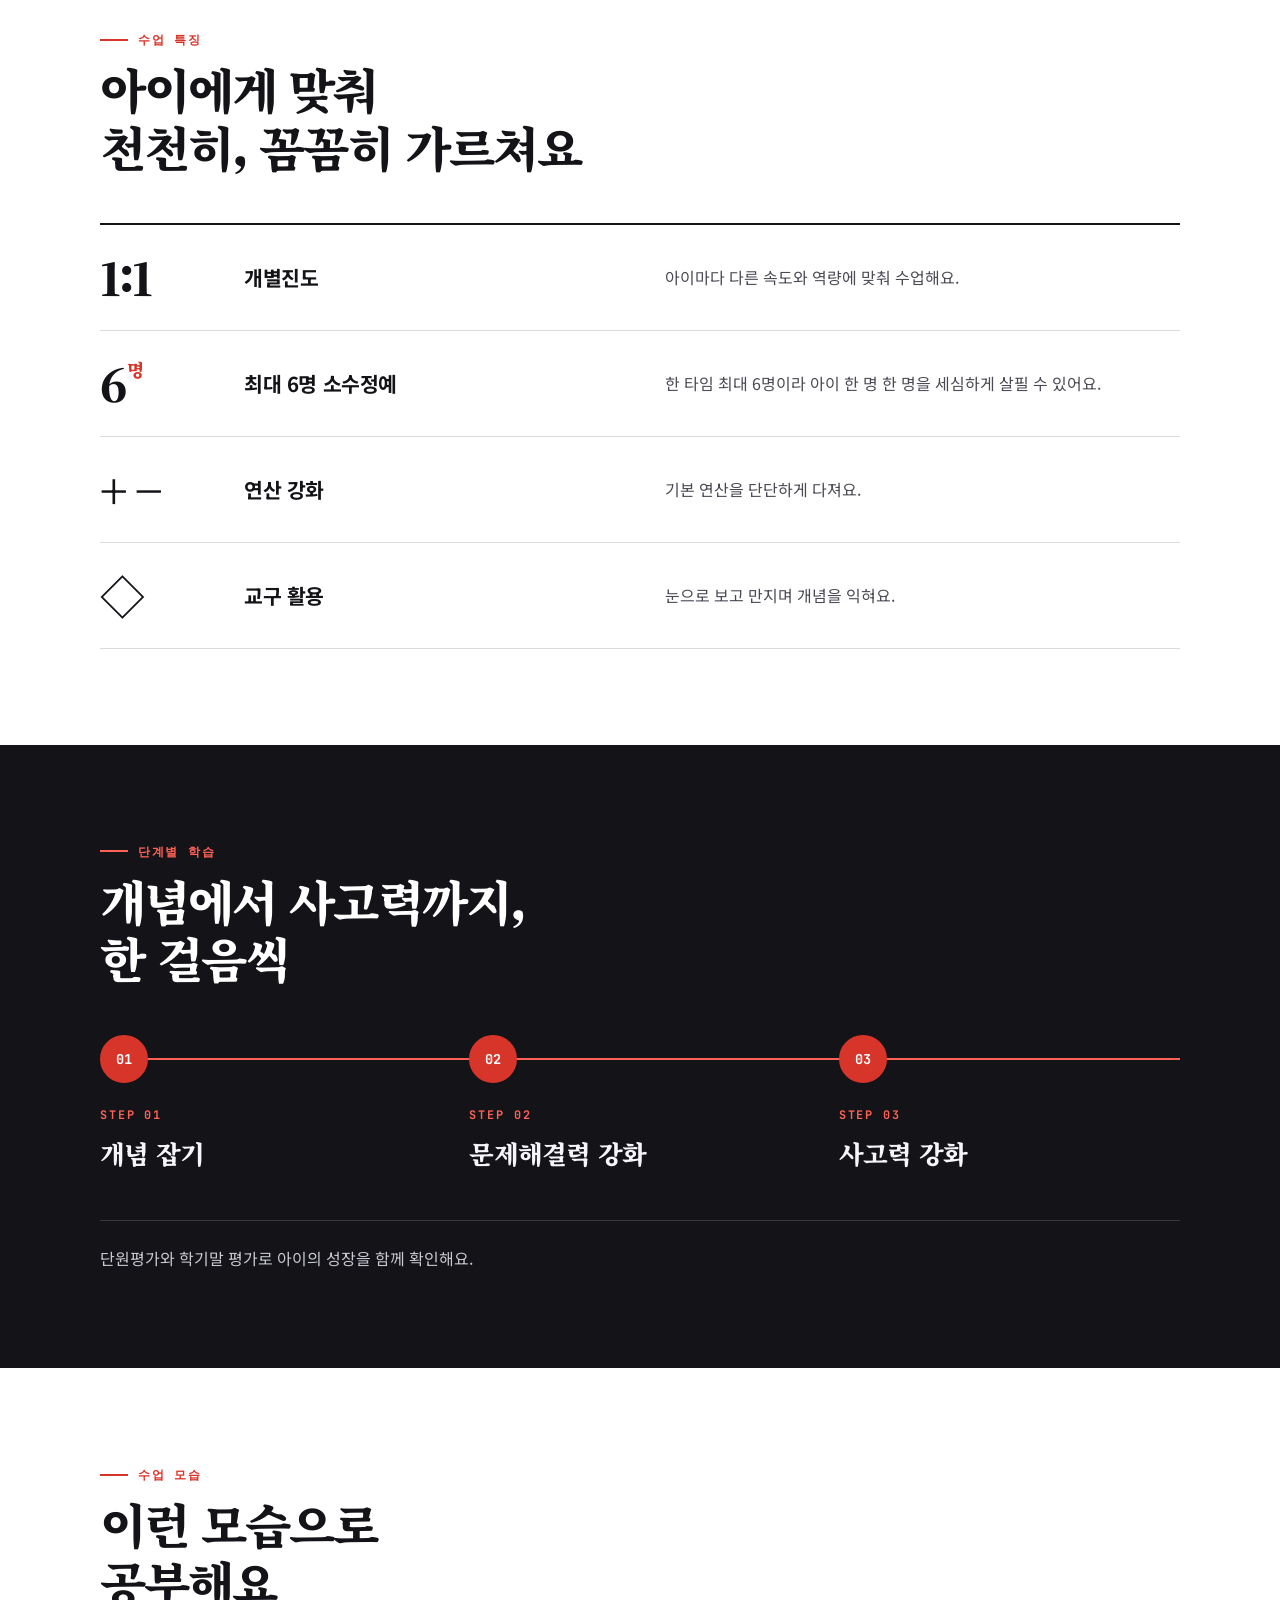
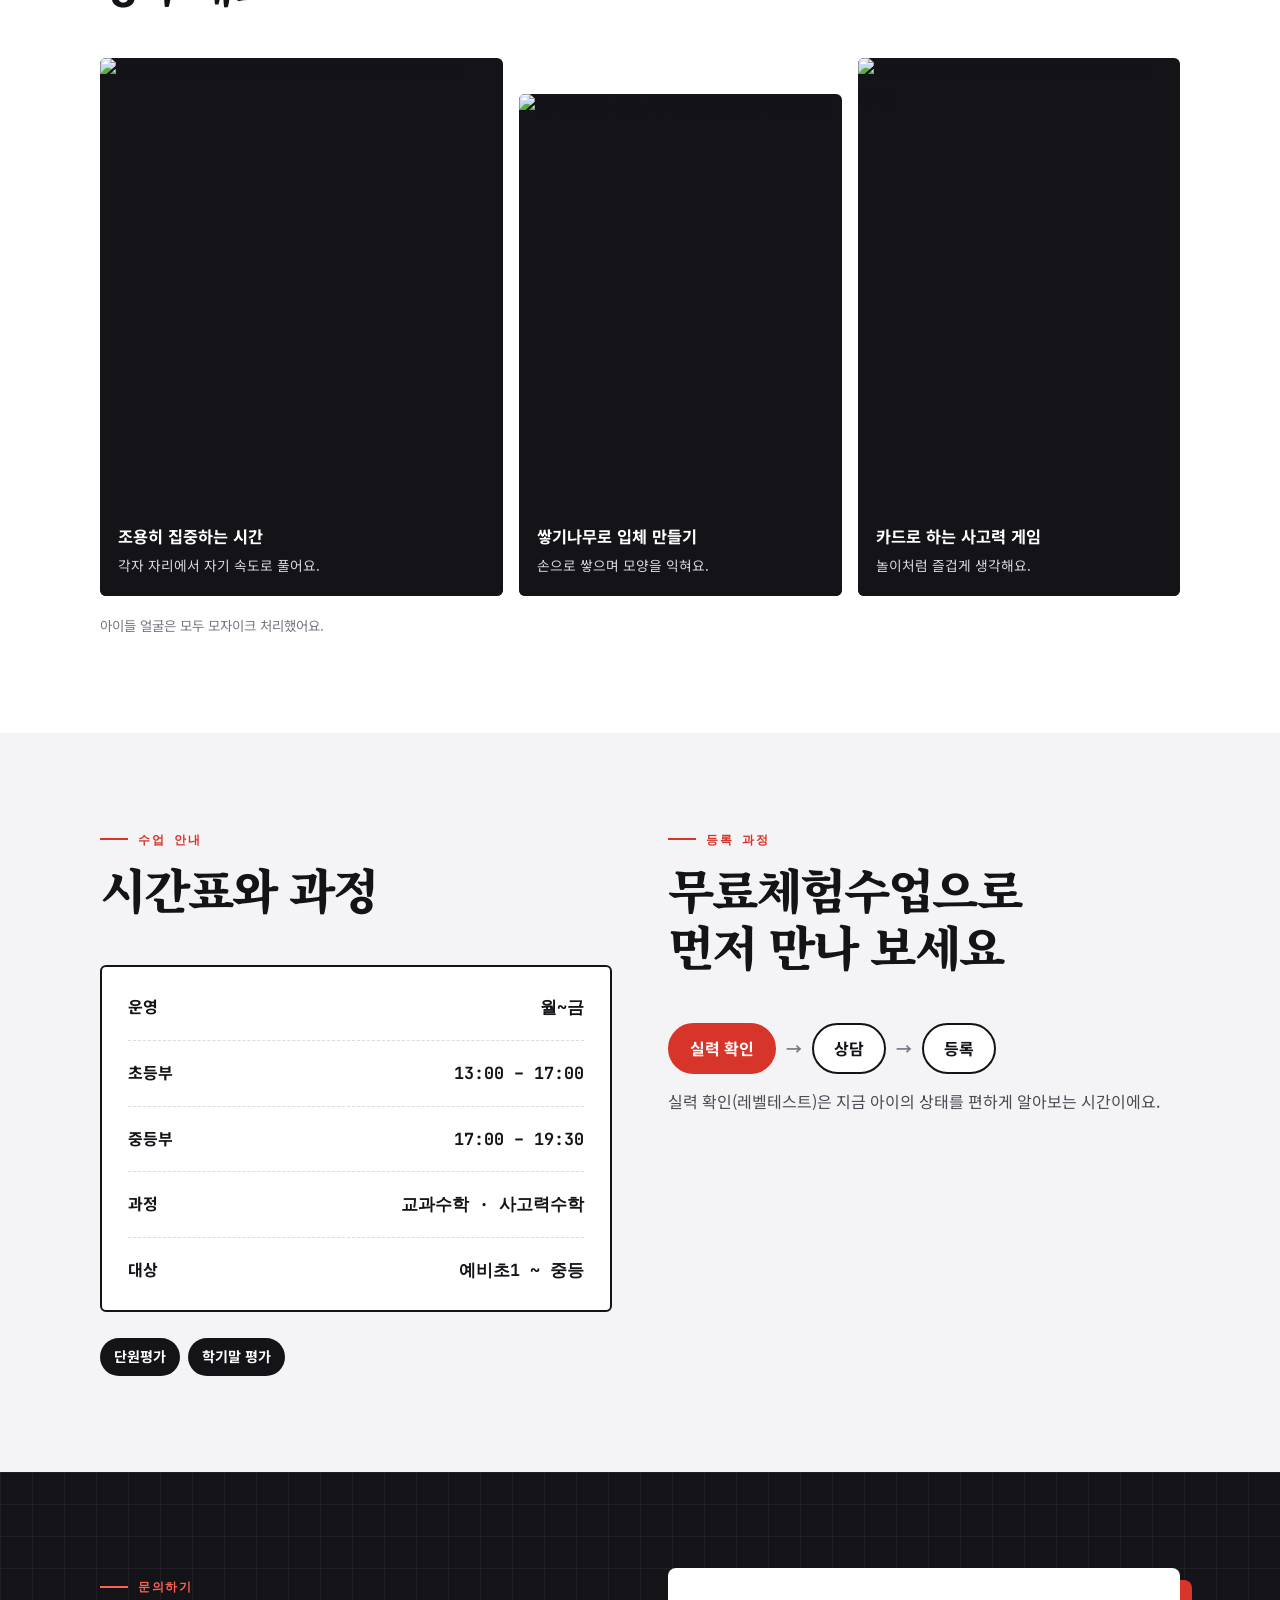
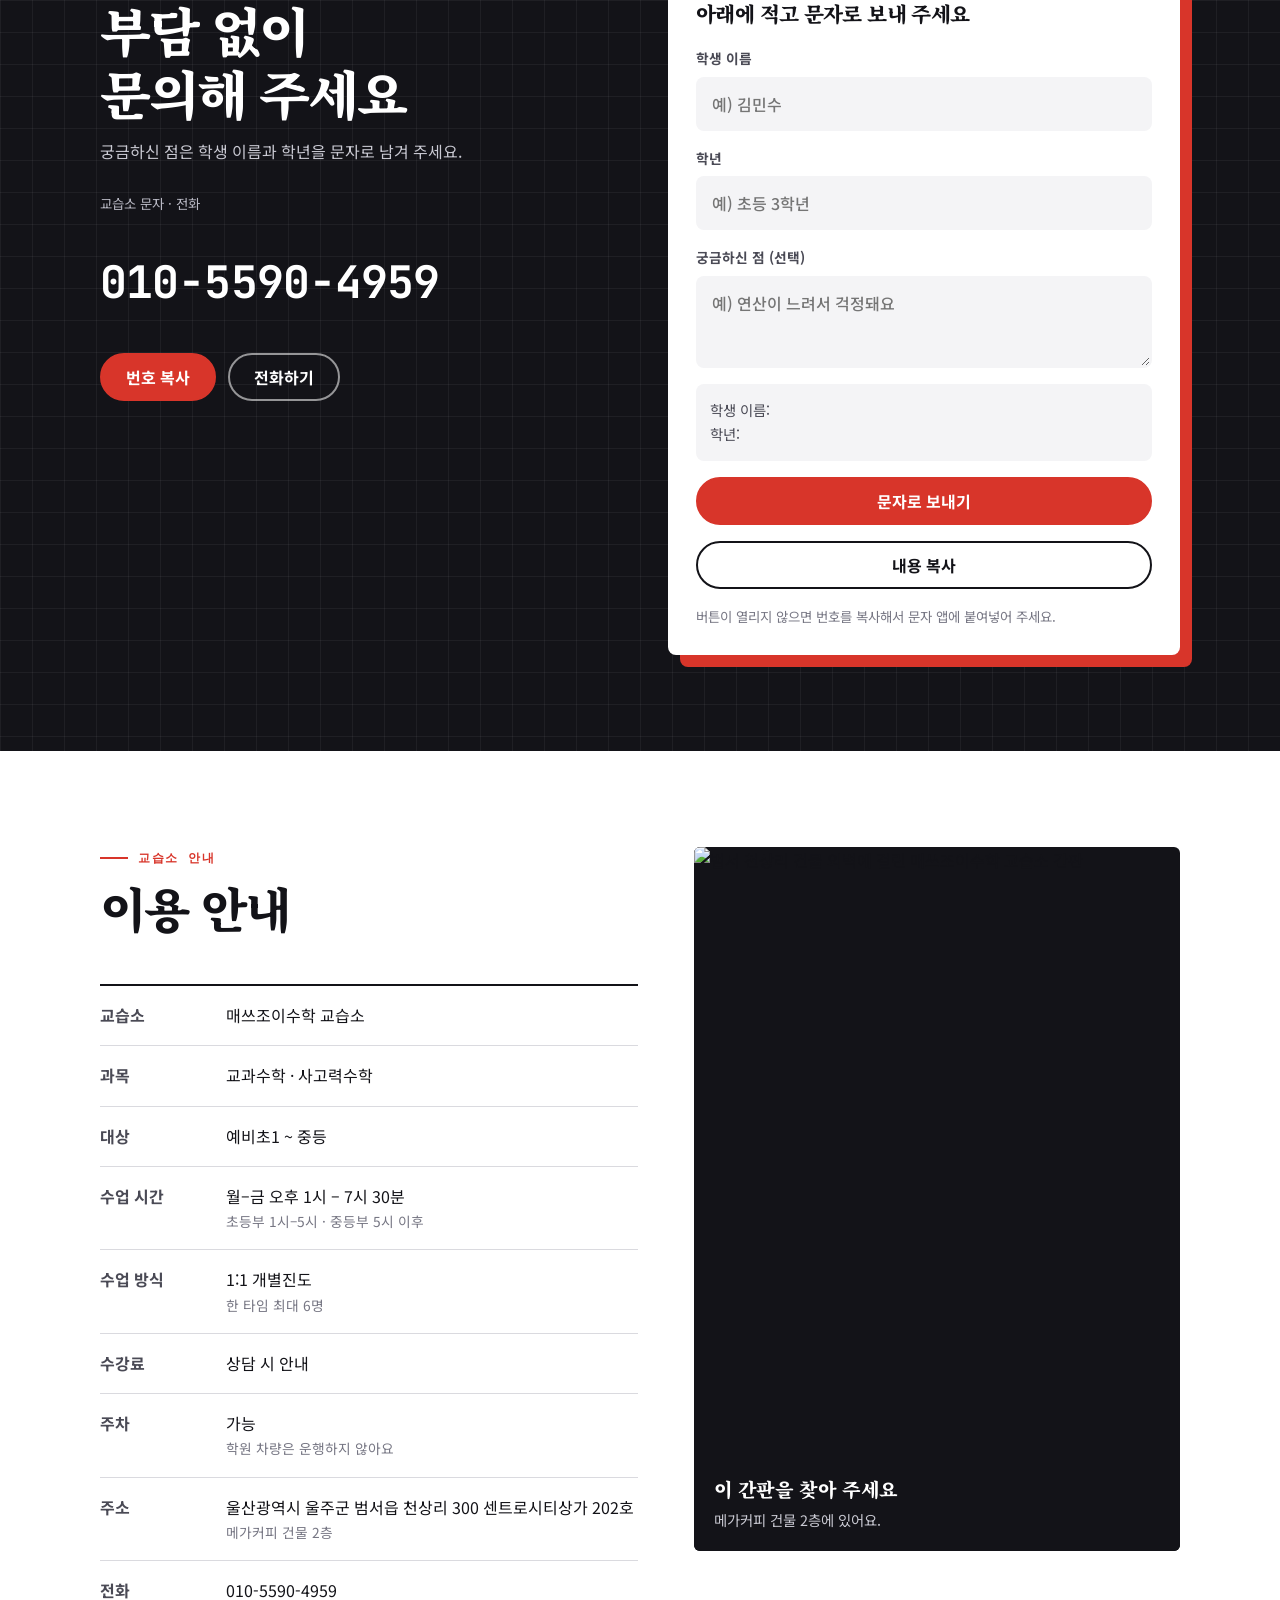
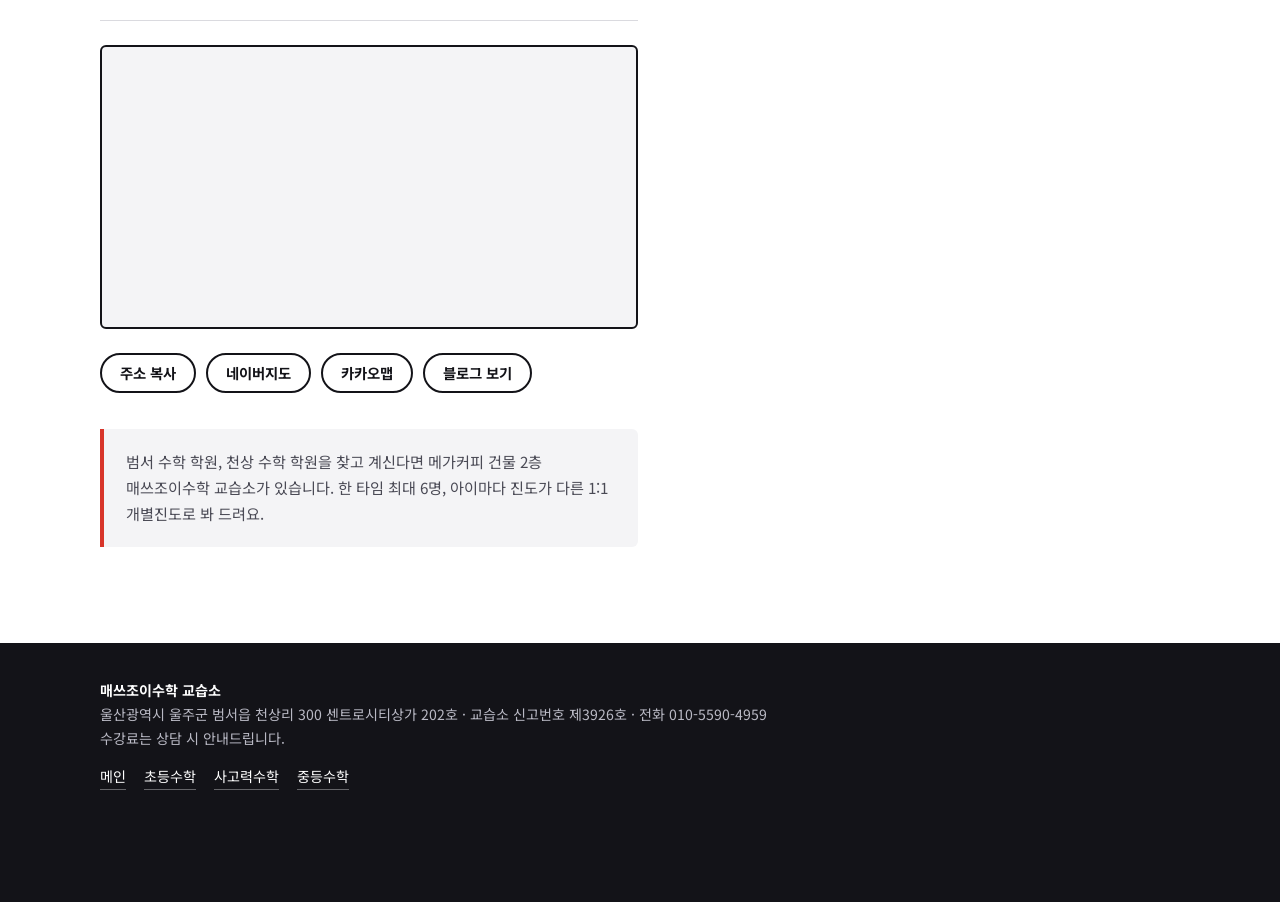
==== commit 574c11ff: "첫 화면을 새 디자인으로 교체 Co-Authored-By: Claude Sonnet 5.5 <noreply@anthropic.com> Claude-Session: https://c" ====
--- a/index.html
+++ b/index.html
@@ -2,213 +2,429 @@
 <link rel="canonical" href="https://coolkim011.github.io/mathjoy/">
 <meta property="og:type" content="website"><meta property="og:locale" content="ko_KR">
 <meta property="og:title" content="범서 수학·천상 수학 | 매쓰조이수학 교습소"><meta property="og:description" content="범서·천상리 수학 교습소. 예비초1~중등 교과수학·사고력수학, 1:1 개별진도, 무료체험수업 안내. 울주군 범서읍 천상리 센트로시티상가 2층.">
-<meta property="og:url" content="https://coolkim011.github.io/mathjoy/"><meta property="og:image" content="https://coolkim011.github.io/mathjoy/og.png"><meta name="viewport" content="width=device-width, initial-scale=1"><title>범서 수학·천상 수학 | 매쓰조이수학 교습소</title><link rel="stylesheet" href="https://fonts.googleapis.com/css2?family=Noto+Sans+KR:wght@400;500;700;900&display=swap"><style>
-  /* Clean white page with one red accent (taken from the academy's sign). Phone-width column, big readable type, docked red CTA. */
-  :root {
-    --red: #D8352A; --red-dark: #B02419; --red-soft: #FDEBE9;
-    --ink: #1B1D26; --soft: #5A5F70; --line: #E8E9EF; --mist: #F6F6F9; --white: #fff;
-    --sans: "Noto Sans KR", "Apple SD Gothic Neo", "Malgun Gothic", system-ui, sans-serif;
+<meta property="og:url" content="https://coolkim011.github.io/mathjoy/"><meta property="og:image" content="https://coolkim011.github.io/mathjoy/og.png"><meta name="viewport" content="width=device-width, initial-scale=1"><title>범서 수학·천상 수학 | 매쓰조이수학 교습소</title><script type="application/ld+json">{"@context": "https://schema.org", "@type": "EducationalOrganization", "name": "매쓰조이수학 교습소", "url": "https://coolkim011.github.io/mathjoy/", "telephone": "+82-10-5590-4959", "address": {"@type": "PostalAddress", "addressCountry": "KR", "addressRegion": "울산광역시", "addressLocality": "울주군", "streetAddress": "범서읍 대동길 28 센트로시티상가 202호"}, "geo": {"@type": "GeoCoordinates", "latitude": 35.5619329, "longitude": 129.2311615}, "openingHoursSpecification": [{"@type": "OpeningHoursSpecification", "dayOfWeek": ["Monday", "Tuesday", "Wednesday", "Thursday", "Friday"], "opens": "13:00", "closes": "19:30"}], "sameAs": ["https://map.naver.com/p/entry/place/1499627332", "https://m.blog.naver.com/PostList.naver?blogId=cpfl9039&tab=1"]}</script>
+<link rel="icon" href="/mathjoy/favicon.svg" type="image/svg+xml"><link rel="apple-touch-icon" href="/mathjoy/apple-touch-icon.png">
+<link rel="preconnect" href="https://fonts.googleapis.com"><link rel="preconnect" href="https://fonts.gstatic.com" crossorigin><link rel="stylesheet" href="https://fonts.googleapis.com/css2?family=Noto+Serif+KR:wght@600;900&family=Noto+Sans+KR:wght@400;500;700&family=JetBrains+Mono:wght@500;700&display=swap"><style>
+/* Layout concept: 흰 방안지 위의 검은 잉크 글씨, 빨간펜으로 짚어 주는 선생님의 채점지. 빨강은 "짚어 주는 곳"에만 쓴다. */
+:root{
+  --paper:#FFFFFF; --paper-2:#F4F4F6; --grid:#E9E9ED;
+  --ink:#131318; --ink-2:#4A4A55; --ink-soft:#767683;
+  --red:#D8352A; --red-hot:#FF6154; --on-ink:#F6F6F8; --line:#DADADF;
+  --serif:'Noto Serif KR','Noto Serif CJK KR','Noto Serif CJK SC','Nanum Myeongjo',serif;
+  --sans:'Noto Sans KR','Noto Sans CJK KR','Noto Sans CJK SC','Malgun Gothic',sans-serif;
+  --mono:'JetBrains Mono',ui-monospace,'SFMono-Regular',Menlo,monospace;
+  --maxw:1120px;
+}
+*{box-sizing:border-box}
+html{scroll-behavior:smooth}
+body{margin:0;background:var(--paper);color:var(--ink);font-family:var(--sans);font-size:16px;line-height:1.7;-webkit-font-smoothing:antialiased;word-break:keep-all;overflow-x:hidden}
+img{display:block;max-width:100%}
+a{color:inherit}
+.wrap{max-width:var(--maxw);margin:0 auto;padding-left:max(20px,env(safe-area-inset-left,0px));padding-right:max(20px,env(safe-area-inset-right,0px))}
+h1,h2,h3,p{margin:0}
+h1,h2,h3{text-wrap:balance}
+:focus-visible{outline:3px solid var(--red);outline-offset:3px;border-radius:4px}
+
+/* header */
+body::before{content:"";position:fixed;inset:0 0 auto;height:env(safe-area-inset-top,0px);background:var(--paper);z-index:60}
+.top{position:sticky;top:env(safe-area-inset-top,0px);z-index:50;background:rgba(255,255,255,.92);backdrop-filter:blur(10px);border-bottom:1px solid var(--line)}
+.top .wrap{display:flex;align-items:center;justify-content:space-between;gap:12px;height:64px}
+.brand{display:flex;align-items:center;gap:10px;text-decoration:none}
+.brand img{width:52px;height:auto}
+.brand b{font-family:var(--serif);font-weight:900;font-size:1.05rem;line-height:1.1;letter-spacing:-.02em}
+.brand small{display:block;font-family:var(--mono);font-size:.62rem;font-weight:700;color:var(--red);letter-spacing:.12em;margin-top:3px}
+.nav{display:flex;align-items:center;gap:26px;font-size:.92rem;font-weight:500}
+.nav a{text-decoration:none;color:var(--ink-2);padding:6px 0;position:relative}
+.nav a::after{content:"";position:absolute;left:0;right:0;bottom:0;height:2px;background:var(--red);transform:scaleX(0);transform-origin:left;transition:transform .3s}
+.nav a:hover::after{transform:scaleX(1)}
+.btn{display:inline-flex;align-items:center;justify-content:center;gap:8px;min-height:48px;padding:0 24px;border-radius:999px;border:2px solid var(--ink);background:var(--paper);color:var(--ink);font:700 1rem/1 var(--sans);text-decoration:none;cursor:pointer;transition:transform .2s,background .2s,color .2s,box-shadow .2s}
+.btn:hover{transform:translateY(-2px);box-shadow:0 6px 0 var(--ink)}
+.btn.red{background:var(--red);border-color:var(--red);color:#fff}
+.btn.red:hover{box-shadow:0 6px 0 #8E1F17}
+.btn.ink{background:var(--ink);color:#fff}
+.btn.sm{min-height:40px;padding:0 18px;font-size:.9rem}
+.btn.ghost-on-ink{background:transparent;border-color:rgba(255,255,255,.55);color:#fff}
+.btn.ghost-on-ink:hover{box-shadow:0 6px 0 rgba(255,255,255,.4)}
+
+/* hero */
+.hero{position:relative;overflow:hidden;background-color:var(--paper);background-image:linear-gradient(var(--grid) 1px,transparent 1px),linear-gradient(90deg,var(--grid) 1px,transparent 1px);background-size:32px 32px;background-position:-1px -1px}
+.hero::after{content:"";position:absolute;inset:auto 0 0;height:90px;background:linear-gradient(transparent,var(--paper))}
+.hero .wrap{position:relative;z-index:1;display:grid;grid-template-columns:1.05fr .95fr;gap:56px;align-items:center;padding-block:72px 96px}
+.eyebrow{display:inline-flex;align-items:center;gap:10px;font-family:var(--mono);font-size:.78rem;font-weight:700;letter-spacing:.14em;color:var(--red)}
+.eyebrow::before{content:"";width:28px;height:2px;background:var(--red)}
+.hero h1{font-family:var(--serif);font-weight:900;font-size:clamp(2.5rem,6.6vw,4.8rem);line-height:1.12;letter-spacing:-.045em;margin:20px 0 22px}
+.pen{position:relative;display:inline-block;white-space:nowrap}
+.pen svg{position:absolute;left:-7%;top:-12%;width:114%;height:124%;overflow:visible;pointer-events:none}
+.pen path{fill:none;stroke:var(--red);stroke-width:3.6;stroke-linecap:round;stroke-linejoin:round}
+.hero .sub{font-size:1.15rem;color:var(--ink-2);max-width:30em}
+.hero .sub b{color:var(--ink)}
+.cta-row{display:flex;flex-wrap:wrap;gap:12px;margin-top:32px}
+.hours{display:flex;flex-wrap:wrap;gap:8px 20px;margin-top:30px;font-size:.92rem;color:var(--ink-2)}
+.hours span{display:inline-flex;align-items:center;gap:8px}
+.hours i{width:8px;height:8px;border-radius:50%;background:var(--red);display:block}
+.photo{position:relative}
+.photo .frame{position:relative;border-radius:6px;overflow:hidden;background:var(--ink);box-shadow:14px 14px 0 var(--ink)}
+.photo .frame img{width:100%;aspect-ratio:4/4.4;object-fit:cover;object-position:35% 50%}
+.stamp{position:absolute;left:-26px;bottom:34px;width:112px;height:112px;border-radius:50%;background:var(--paper);border:3px solid var(--red);color:var(--red);display:grid;place-items:center;text-align:center;transform:rotate(-9deg);box-shadow:0 10px 24px rgba(19,19,24,.18)}
+.stamp b{font-family:var(--serif);font-weight:900;font-size:1.9rem;line-height:1;letter-spacing:-.04em}
+.stamp small{display:block;font-size:.72rem;font-weight:700;letter-spacing:.04em;margin-top:4px}
+.tag{position:absolute;right:-8px;top:22px;background:var(--ink);color:#fff;font-size:.82rem;font-weight:700;padding:9px 16px;border-radius:999px;letter-spacing:.01em}
+
+/* trust band */
+.band{background:var(--ink);color:var(--on-ink)}
+.band .wrap{display:grid;grid-template-columns:repeat(4,1fr);gap:0}
+.stat{padding:34px 24px;border-left:1px solid rgba(255,255,255,.14)}
+.stat:first-child{border-left:0;padding-left:0}
+.stat .n{font-family:var(--serif);font-weight:900;font-size:clamp(2rem,4vw,2.9rem);line-height:1.1;letter-spacing:-.04em;display:flex;align-items:baseline;gap:6px}
+.stat .n em{font-style:normal;font-size:.5em;color:var(--red-hot);font-family:var(--sans);font-weight:700;letter-spacing:0}
+.stat p{margin-top:8px;font-size:.88rem;color:#B9B9C4;line-height:1.5}
+
+/* section frame */
+section{padding-block:96px}
+.sec-head{display:flex;flex-direction:column;gap:10px;margin-bottom:48px}
+.sec-head h2{font-family:var(--serif);font-weight:900;font-size:clamp(1.9rem,4.2vw,3rem);line-height:1.2;letter-spacing:-.04em}
+.under{position:relative;display:inline}
+.under svg{position:absolute;left:0;bottom:-.18em;width:100%;height:.34em;overflow:visible;pointer-events:none}
+.under path{fill:none;stroke:var(--red);stroke-width:4;stroke-linecap:round}
+.under{white-space:nowrap}
+
+/* philosophy */
+.phil{background:var(--paper-2)}
+.phil .wrap{display:grid;grid-template-columns:.8fr 1.2fr;gap:56px;align-items:center}
+.phil blockquote{margin:0;font-family:var(--serif);font-weight:900;font-size:clamp(2.2rem,5.4vw,4rem);line-height:1.2;letter-spacing:-.045em}
+.phil p.lead{font-size:1.1rem;color:var(--ink-2);max-width:32em}
+.phil .lab{font-family:var(--mono);font-size:.78rem;font-weight:700;color:var(--red);letter-spacing:.14em;margin-bottom:14px;display:block}
+
+/* features as ruled notebook rows */
+.rows{border-top:2px solid var(--ink)}
+.row{display:grid;grid-template-columns:120px 1fr 1.3fr;gap:24px;align-items:center;padding:30px 0;border-bottom:1px solid var(--line);transition:background .25s,padding .25s}
+.row:hover{background:linear-gradient(90deg,rgba(216,53,42,.06),transparent 70%);padding-left:14px}
+.row .big{font-family:var(--serif);font-weight:900;font-size:2.8rem;line-height:1;letter-spacing:-.05em;color:var(--ink)}
+.row .big sup{font-size:.4em;color:var(--red);vertical-align:top;margin-left:2px}
+.row h3{font-size:1.28rem;font-weight:700;letter-spacing:-.02em}
+.row p{color:var(--ink-2)}
+.chk{display:inline-block;width:26px;height:26px;vertical-align:-5px;margin-right:8px}
+.chk path{fill:none;stroke:var(--red);stroke-width:3.4;stroke-linecap:round;stroke-linejoin:round}
+
+/* steps */
+.steps-sec{background:var(--ink);color:var(--on-ink)}
+.steps-sec .sec-head h2{color:#fff}
+.steps-sec .eyebrow{color:var(--red-hot)} .steps-sec .eyebrow::before{background:var(--red-hot)}
+.steps{position:relative;display:grid;grid-template-columns:repeat(3,1fr);gap:28px}
+.steps::before{content:"";position:absolute;left:0;right:0;top:23px;height:2px;background:rgba(255,255,255,.18)}
+.steps .fill{position:absolute;left:0;top:23px;height:2px;width:0;background:var(--red-hot);transition:width 1.6s cubic-bezier(.2,.7,.2,1)}
+.steps.in .fill{width:100%}
+.step{position:relative;padding-top:64px}
+.step .dot{position:absolute;left:0;top:0;width:48px;height:48px;border-radius:50%;background:var(--ink);border:2px solid rgba(255,255,255,.35);display:grid;place-items:center;font-family:var(--mono);font-weight:700;font-size:.85rem;transition:background .4s,border-color .4s,color .4s}
+.steps.in .step .dot{background:var(--red);border-color:var(--red);color:#fff}
+.steps.in .step:nth-child(3) .dot{transition-delay:.55s}.steps.in .step:nth-child(4) .dot{transition-delay:1.1s}.steps.in .step:nth-child(2) .dot{transition-delay:0s}
+.step small{font-family:var(--mono);font-size:.74rem;letter-spacing:.16em;color:var(--red-hot);font-weight:700}
+.step h3{font-family:var(--serif);font-weight:900;font-size:1.6rem;letter-spacing:-.03em;margin:6px 0 0}
+.note-on-ink{margin-top:44px;padding-top:24px;border-top:1px solid rgba(255,255,255,.16);color:#C9C9D2}
+
+/* gallery */
+.gal{display:grid;gap:16px}.gal.three{grid-template-columns:1.25fr 1fr 1fr}.gal.four{grid-template-columns:repeat(4,1fr)}.gal.two{grid-template-columns:1fr 1fr}
+.shot{position:relative;overflow:hidden;border-radius:6px;background:var(--ink);margin:0}
+.shot img{width:100%;height:100%;aspect-ratio:3/4;object-fit:cover;transition:transform .8s cubic-bezier(.2,.7,.2,1)}
+.shot:hover img{transform:scale(1.05)}
+.shot figcaption{position:absolute;inset:auto 0 0;padding:44px 18px 18px;background:linear-gradient(transparent,rgba(19,19,24,.88));color:#fff}
+.shot figcaption b{display:block;font-size:1.02rem}
+.shot figcaption span{font-size:.86rem;color:#D8D8E0}
+.gal.three .shot:nth-child(2){margin-top:36px}
+.privacy{margin-top:18px;font-size:.84rem;color:var(--ink-soft)}
+
+/* schedule */
+.sched{background:var(--paper-2)}
+.sched .wrap{display:grid;grid-template-columns:1fr 1fr;gap:56px}
+.sheet{background:var(--paper);border:2px solid var(--ink);border-radius:6px;padding:8px 26px}
+.sheet dl{margin:0}
+.sheet .line{display:flex;justify-content:space-between;align-items:baseline;gap:16px;padding:18px 0;border-bottom:1px dashed var(--line)}
+.sheet .line:last-child{border-bottom:0}
+.sheet dt{font-weight:700}
+.sheet dd{margin:0;font-family:var(--mono);font-weight:700;font-size:1.05rem;text-align:right}
+.flow{display:flex;align-items:center;gap:10px;flex-wrap:wrap;margin:22px 0 14px}
+.flow span{font-weight:700;padding:10px 20px;border:2px solid var(--ink);border-radius:999px;background:var(--paper)}
+.flow span:first-child{background:var(--red);border-color:var(--red);color:#fff}
+.flow i{font-style:normal;color:var(--ink-soft);font-weight:700}
+.sched h3{font-family:var(--serif);font-weight:900;font-size:1.5rem;letter-spacing:-.03em}
+.sched p{color:var(--ink-2)}
+.chips{display:flex;flex-wrap:wrap;gap:8px;margin-top:26px}
+.chips span{font-size:.88rem;font-weight:700;padding:7px 14px;border-radius:999px;background:var(--ink);color:#fff}
+
+/* apply */
+.apply{background:var(--ink);color:var(--on-ink);position:relative;overflow:hidden}
+.apply::before{content:"";position:absolute;inset:0;background-image:linear-gradient(rgba(255,255,255,.05) 1px,transparent 1px),linear-gradient(90deg,rgba(255,255,255,.05) 1px,transparent 1px);background-size:32px 32px}
+.apply .wrap{position:relative;display:grid;grid-template-columns:1fr 1fr;gap:56px;align-items:start}
+.apply h2{font-family:var(--serif);font-weight:900;font-size:clamp(2rem,4.6vw,3.3rem);line-height:1.2;letter-spacing:-.045em;color:#fff}
+.apply .eyebrow{color:var(--red-hot)} .apply .eyebrow::before{background:var(--red-hot)}
+.apply .lead{margin-top:14px;color:#C9C9D2}
+.phone{margin-top:30px;font-family:var(--mono);font-weight:700;font-size:clamp(1.8rem,5vw,2.8rem);letter-spacing:-.02em;color:#fff;user-select:all}
+.phone-lab{font-size:.84rem;color:#B9B9C4;margin-top:26px;display:block}
+.form{background:var(--paper);color:var(--ink);border-radius:8px;padding:28px;display:grid;gap:16px;box-shadow:12px 12px 0 var(--red)}
+.form h3{font-family:var(--serif);font-weight:900;font-size:1.3rem;letter-spacing:-.03em}
+.field{display:grid;gap:6px}
+.field label{font-size:.86rem;font-weight:700;color:var(--ink-2)}
+.field input,.field textarea{font:500 1rem var(--sans);color:var(--ink);background:var(--paper-2);border:2px solid transparent;border-radius:8px;padding:13px 14px;width:100%;transition:border-color .2s,background .2s}
+.field input:focus,.field textarea:focus{outline:none;border-color:var(--red);background:#fff}
+.field textarea{min-height:92px;resize:vertical}
+.out{font-size:.9rem;background:var(--paper-2);border-radius:8px;padding:14px;color:var(--ink-2);white-space:pre-wrap;min-height:3.4em}
+.msg{font-size:.84rem;color:var(--ink-soft)}
+
+/* info */
+.info .wrap{display:grid;grid-template-columns:1.05fr .95fr;gap:56px;align-items:start}
+.info dl{margin:0;border-top:2px solid var(--ink)}
+.info .r{display:grid;grid-template-columns:110px 1fr;gap:16px;padding:16px 0;border-bottom:1px solid var(--line)}
+.info dt{font-weight:700;color:var(--ink-2)}
+.info dd{margin:0}
+.info dd small{display:block;color:var(--ink-soft);font-size:.86rem}
+.links{display:flex;flex-wrap:wrap;gap:10px;margin-top:24px}
+.sign{margin:0;border-radius:6px;overflow:hidden;background:var(--ink)}
+.sign img{width:100%;aspect-ratio:4/5;object-fit:cover;object-position:50% 40%}
+.sign figcaption{padding:18px 20px;background:var(--ink);color:#fff}
+.sign figcaption b{display:block;font-family:var(--serif);font-weight:900;font-size:1.2rem;letter-spacing:-.02em}
+.sign figcaption span{font-size:.9rem;color:#C9C9D2}
+.seo{margin-top:36px;padding:20px 22px;border-left:4px solid var(--red);background:var(--paper-2);color:var(--ink-2);font-size:.95rem;border-radius:0 6px 6px 0}
+
+footer{background:var(--ink);color:#B9B9C4;padding-block:36px calc(36px + 76px);font-size:.88rem}
+footer b{color:#fff}
+.dock{position:fixed;left:0;right:0;bottom:0;z-index:55;display:none;padding:10px max(16px,env(safe-area-inset-right,0px)) calc(10px + env(safe-area-inset-bottom,0px)) max(16px,env(safe-area-inset-left,0px));background:rgba(255,255,255,.94);backdrop-filter:blur(10px);border-top:1px solid var(--line)}
+.dock .btn{width:100%}
+.toast{position:fixed;left:50%;bottom:calc(90px + env(safe-area-inset-bottom,0px));transform:translate(-50%,20px);background:var(--ink);color:#fff;padding:12px 20px;border-radius:999px;font-weight:700;font-size:.92rem;opacity:0;pointer-events:none;transition:opacity .3s,transform .3s;z-index:70}
+.toast.on{opacity:1;transform:translate(-50%,0)}
+
+/* motion */
+.rv{opacity:.2;transform:translateY(22px);transition:opacity .8s ease,transform .8s cubic-bezier(.2,.7,.2,1)}
+.rv.in{opacity:1;transform:none}
+.rv.d1{transition-delay:.12s}.rv.d2{transition-delay:.24s}.rv.d3{transition-delay:.36s}
+.hero .rv{opacity:1;transform:none;animation:rise .9s cubic-bezier(.2,.7,.2,1) both}
+.hero .d1{animation-delay:.12s}.hero .d2{animation-delay:.26s}.hero .d3{animation-delay:.4s}.hero .d4{animation-delay:.54s}
+@keyframes rise{from{opacity:0;transform:translateY(26px)}to{opacity:1;transform:none}}
+.draw path{stroke-dasharray:var(--len,600);stroke-dashoffset:0}
+.js .draw:not(.in) path{stroke-dashoffset:var(--len,600)}
+.draw.in path{animation:draw 1.1s cubic-bezier(.5,.1,.2,1) both}
+@keyframes draw{from{stroke-dashoffset:var(--len,600)}to{stroke-dashoffset:0}}
+.hero .draw path{animation:draw 1.2s .9s cubic-bezier(.5,.1,.2,1) both}
+.js .hero .draw:not(.in) path{stroke-dashoffset:0}
+.stamp{animation:pop .7s 1.3s cubic-bezier(.3,1.6,.5,1) both}
+@keyframes pop{from{opacity:0;transform:rotate(-9deg) scale(.4)}to{opacity:1;transform:rotate(-9deg) scale(1)}}
+@media (prefers-reduced-motion:reduce){
+  *,*::before,*::after{animation:none!important;transition:none!important}
+  .rv{opacity:1;transform:none}.js .draw:not(.in) path{stroke-dashoffset:0}
+}
+
+@media (max-width:900px){
+  .nav{display:none}
+  section{padding-block:68px}
+  .hero .wrap{grid-template-columns:1fr;gap:44px;padding-block:44px 64px}
+  .photo{margin-right:12px}
+  .photo .frame{box-shadow:10px 10px 0 var(--ink)}
+  .stamp{left:-8px;bottom:22px;width:96px;height:96px}.stamp b{font-size:1.6rem}
+  .tag{right:-4px}
+  .band .wrap{grid-template-columns:1fr 1fr}
+  .stat{padding:24px 16px}.stat:nth-child(odd){border-left:0;padding-left:0}.stat:nth-child(n+3){border-top:1px solid rgba(255,255,255,.14)}
+  .phil .wrap,.sched .wrap,.apply .wrap,.info .wrap{grid-template-columns:1fr;gap:36px}
+  .row{grid-template-columns:76px 1fr;gap:6px 16px;padding:24px 0}
+  .row .big{font-size:2.1rem;grid-row:span 2}
+  .row p{grid-column:2}
+  .steps{grid-template-columns:1fr;gap:0}
+  .steps::before,.steps .fill{left:23px;right:auto;top:0;bottom:0;width:2px;height:auto}
+  .steps .fill{height:0;width:2px;transition:height 1.6s cubic-bezier(.2,.7,.2,1)}
+  .steps.in .fill{height:100%;width:2px}
+  .step{padding:0 0 36px 72px}
+  .gal{grid-template-columns:1fr;gap:14px}
+  .shot:nth-child(2){margin-top:0}
+  .shot img{aspect-ratio:4/3}
+  .dock{display:block}
+  .form{padding:22px;box-shadow:8px 8px 0 var(--red)}
+  .info .r{grid-template-columns:88px 1fr}
+}
+
+.lead-line{margin-top:14px;font-size:1.08rem;color:var(--ink-2);max-width:34em}
+.map{margin-top:24px;border-radius:6px;overflow:hidden;border:2px solid var(--ink);background:var(--paper-2)}
+.map iframe{display:block;width:100%;height:280px;border:0}
+.flinks{display:flex;flex-wrap:wrap;gap:6px 18px;margin-top:14px}
+.flinks a{color:#fff;text-decoration:none;border-bottom:1px solid rgba(255,255,255,.35)}
+@media (max-width:900px){.gal.four,.gal.two{grid-template-columns:1fr}.gal.four .shot img,.gal.two .shot img{aspect-ratio:4/3}}
+</style></head><body><header class="top"><div class="wrap">
+  <a class="brand" href="#top"><img src="/mathjoy/logo-mark.svg" alt="매쓰조이수학 교습소 로고" width="155" height="96"><span><b>매쓰조이수학</b><small>교습소 · MATH JOY</small></span></a>
+  <nav class="nav" aria-label="바로가기"><a href="#feature">수업 특징</a><a href="#class">수업 모습</a><a href="#time">시간표</a><a href="#info">오시는 길</a></nav>
+  <a class="btn red sm" href="#apply">문의하기</a>
+</div></header>
+
+<main id="top">
+<div class="hero"><div class="wrap">
+  <div>
+    <span class="eyebrow rv d1">울주군 범서읍 · 천상리</span>
+    <h1 class="rv d2">범서·천상리<br><span class="pen draw" style="--len:520">우리 동네<svg viewBox="0 0 300 120" preserveAspectRatio="none" aria-hidden="true"><path d="M30 24 C 110 -2, 262 10, 288 52 C 306 92, 190 118, 110 112 C 30 106, -6 72, 14 38 C 26 16, 64 10, 118 8"/></svg></span><br>수학교습소</h1>
+    <p class="sub rv d3">아이마다 속도가 달라요. <b>1:1 개별진도</b>로 곁에서 차근차근 함께해요.</p>
+    <div class="cta-row rv d4"><a class="btn red" href="#apply">문의하기</a><a class="btn" href="#time">시간표 보기</a></div>
+    <div class="hours rv d4"><span><i></i>월~금 오후 1시 – 7시 30분</span><span><i></i>초등부 1–5시 · 중등부 5시 이후</span></div>
+  </div>
+  <div class="photo rv d2">
+    <div class="frame"><img src="/mathjoy/photos/class.jpg" alt="쌓기나무 교구로 수학 문제를 푸는 아이들(얼굴은 모자이크 처리)" width="1000" height="750"></div>
+    <span class="tag">한 타임 최대 6명</span>
+    <div class="stamp" aria-hidden="true"><div><b>1:1</b><small>개별진도</small></div></div>
+  </div>
+</div></div>
+
+
+<div class="band"><div class="wrap">
+  <div class="stat rv"><div class="n">1:1</div><p>아이마다 다른 속도와 역량에 맞춘 개별진도</p></div>
+  <div class="stat rv d1"><div class="n"><span data-count="6">6</span><em>명</em></div><p>한 타임 최대 인원. 한 명 한 명 살펴요</p></div>
+  <div class="stat rv d2"><div class="n"><span data-count="5">5</span><em>일</em></div><p>월~금 오후 1시 – 7시 30분 운영</p></div>
+  <div class="stat rv d3"><div class="n">제<span data-count="3926">3926</span><em>호</em></div><p>울주군 교습소 신고번호</p></div>
+</div></div>
+
+
+<section class="phil"><div class="wrap">
+  <div><span class="lab rv">교육 철학</span><blockquote class="rv d1">수학은<br><span class="under draw" style="--len:330">꾸준함<svg viewBox="0 0 330 20" preserveAspectRatio="none" aria-hidden="true"><path d="M3 12 C 70 3, 160 17, 250 8 S 318 10 327 6"/></svg></span>이다</blockquote></div>
+  <p class="lead rv d2">하루에 많이 하는 것보다, 매주 빠지지 않고 이어 가는 힘이 실력이 돼요. 연산을 단단하게 다지고, 교구로 개념을 만져 보고, 사고력 게임으로 생각하는 즐거움까지. 천천히, 꼼꼼히 가르쳐요.</p>
+</div></section>
+
+
+<section id="feature"><div class="wrap">
+  <div class="sec-head"><span class="eyebrow rv">수업 특징</span><h2 class="rv d1">아이에게 맞춰<br>천천히, 꼼꼼히 가르쳐요</h2></div>
+  <div class="rows">
+    <div class="row rv"><div class="big">1:1</div><h3>개별진도</h3><p>아이마다 다른 속도와 역량에 맞춰 수업해요.</p></div>
+    <div class="row rv d1"><div class="big">6<sup>명</sup></div><h3>최대 6명 소수정예</h3><p>한 타임 최대 6명이라 아이 한 명 한 명을 세심하게 살필 수 있어요.</p></div>
+    <div class="row rv d1"><div class="big">+ −</div><h3>연산 강화</h3><p>기본 연산을 단단하게 다져요.</p></div>
+    <div class="row rv d1"><div class="big">◇</div><h3>교구 활용</h3><p>눈으로 보고 만지며 개념을 익혀요.</p></div>
+  </div>
+</div></section>
+
+
+<section class="steps-sec"><div class="wrap">
+  <div class="sec-head"><span class="eyebrow rv">단계별 학습</span><h2 class="rv d1">개념에서 사고력까지,<br>한 걸음씩</h2></div>
+  <div class="steps" id="steps"><div class="fill"></div>
+    <div class="step"><div class="dot">01</div><small>STEP 01</small><h3>개념 잡기</h3></div>
+    <div class="step"><div class="dot">02</div><small>STEP 02</small><h3>문제해결력 강화</h3></div>
+    <div class="step"><div class="dot">03</div><small>STEP 03</small><h3>사고력 강화</h3></div>
+  </div>
+  <p class="note-on-ink rv">단원평가와 학기말 평가로 아이의 성장을 함께 확인해요.</p>
+</div></section>
+
+
+<section id="class"><div class="wrap">
+  <div class="sec-head"><span class="eyebrow rv">수업 모습</span><h2 class="rv d1">이런 모습으로<br>공부해요</h2></div>
+  <div class="gal three">
+    <figure class="shot rv"><img src="/mathjoy/photos/room.jpg" alt="교실에서 문제를 푸는 아이들(얼굴은 모자이크 처리)" loading="lazy"><figcaption><b>조용히 집중하는 시간</b><span>각자 자리에서 자기 속도로 풀어요.</span></figcaption></figure>
+    <figure class="shot rv d1"><img src="/mathjoy/photos/cubes.jpg" alt="쌓기나무를 쌓는 아이(얼굴은 모자이크 처리)" loading="lazy"><figcaption><b>쌓기나무로 입체 만들기</b><span>손으로 쌓으며 모양을 익혀요.</span></figcaption></figure>
+    <figure class="shot rv d2"><img src="/mathjoy/photos/cards.jpg" alt="카드 게임을 하는 아이들(얼굴은 모자이크 처리)" loading="lazy"><figcaption><b>카드로 하는 사고력 게임</b><span>놀이처럼 즐겁게 생각해요.</span></figcaption></figure>
+  </div>
+  <p class="privacy rv">아이들 얼굴은 모두 모자이크 처리했어요.</p>
+</div></section>
+
+
+<section class="sched" id="time"><div class="wrap">
+  <div>
+    <div class="sec-head"><span class="eyebrow rv">수업 안내</span><h2 class="rv d1">시간표와 과정</h2></div>
+    <div class="sheet rv"><dl>
+      <div class="line"><dt>운영</dt><dd>월~금</dd></div>
+      <div class="line"><dt>초등부</dt><dd>13:00 – 17:00</dd></div>
+      <div class="line"><dt>중등부</dt><dd>17:00 – 19:30</dd></div>
+      <div class="line"><dt>과정</dt><dd>교과수학 · 사고력수학</dd></div>
+      <div class="line"><dt>대상</dt><dd>예비초1 ~ 중등</dd></div>
+    </dl></div>
+    <div class="chips rv"><span>단원평가</span><span>학기말 평가</span></div>
+  </div>
+  <div>
+    <div class="sec-head"><span class="eyebrow rv">등록 과정</span><h2 class="rv d1">무료체험수업으로<br>먼저 만나 보세요</h2></div>
+    <div class="flow rv"><span>실력 확인</span><i>→</i><span>상담</span><i>→</i><span>등록</span></div>
+    <p class="rv">실력 확인(레벨테스트)은 지금 아이의 상태를 편하게 알아보는 시간이에요.</p>
+  </div>
+</div></section>
+
+
+<section class="apply" id="apply"><div class="wrap">
+  <div>
+    <span class="eyebrow rv">문의하기</span>
+    <h2 class="rv d1">부담 없이<br>문의해 주세요</h2>
+    <p class="lead rv d2">궁금하신 점은 학생 이름과 학년을 문자로 남겨 주세요.</p>
+    <span class="phone-lab rv">교습소 문자 · 전화</span>
+    <div class="phone rv" id="phone">010-5590-4959</div>
+    <div class="cta-row rv"><button class="btn red" type="button" id="copyPhone">번호 복사</button><a class="btn ghost-on-ink" href="tel:01055904959">전화하기</a></div>
+  </div>
+  <form class="form rv d1" id="qform" autocomplete="off">
+    <h3>아래에 적고 문자로 보내 주세요</h3>
+    <div class="field"><label for="f-name">학생 이름</label><input id="f-name" type="text" placeholder="예) 김민수"></div>
+    <div class="field"><label for="f-grade">학년</label><input id="f-grade" type="text" placeholder="예) 초등 3학년"></div>
+    <div class="field"><label for="f-memo">궁금하신 점 (선택)</label><textarea id="f-memo" placeholder="예) 연산이 느려서 걱정돼요"></textarea></div>
+    <div class="out" id="out" aria-live="polite"></div>
+    <a class="btn red" id="f-sms" href="sms:01055904959">문자로 보내기</a>
+    <button class="btn" type="button" id="f-copy">내용 복사</button>
+    <p class="msg">버튼이 열리지 않으면 번호를 복사해서 문자 앱에 붙여넣어 주세요.</p>
+  </form>
+</div></section>
+
+
+<section class="info" id="info"><div class="wrap">
+  <div>
+    <div class="sec-head"><span class="eyebrow rv">교습소 안내</span><h2 class="rv d1">이용 안내</h2></div>
+    <dl class="rv">
+      <div class="r"><dt>교습소</dt><dd>매쓰조이수학 교습소</dd></div>
+      <div class="r"><dt>과목</dt><dd>교과수학 · 사고력수학</dd></div>
+      <div class="r"><dt>대상</dt><dd>예비초1 ~ 중등</dd></div>
+      <div class="r"><dt>수업 시간</dt><dd>월–금 오후 1시 – 7시 30분<small>초등부 1시–5시 · 중등부 5시 이후</small></dd></div>
+      <div class="r"><dt>수업 방식</dt><dd>1:1 개별진도<small>한 타임 최대 6명</small></dd></div>
+      <div class="r"><dt>수강료</dt><dd>상담 시 안내</dd></div>
+      <div class="r"><dt>주차</dt><dd>가능<small>학원 차량은 운행하지 않아요</small></dd></div>
+      <div class="r"><dt>주소</dt><dd>울산광역시 울주군 범서읍 천상리 300 센트로시티상가 202호<small>메가커피 건물 2층</small></dd></div>
+      <div class="r"><dt>전화</dt><dd>010-5590-4959</dd></div>
+    </dl>
+    <div class="map rv"><iframe title="매쓰조이수학 교습소 위치 지도" src="https://www.google.com/maps?q=35.5619329,129.2311615&amp;output=embed&amp;hl=ko" loading="lazy" referrerpolicy="no-referrer-when-downgrade" allowfullscreen></iframe></div>
+    <div class="links rv">
+      <button class="btn sm" type="button" id="copyAddr">주소 복사</button>
+      <a class="btn sm" href="https://map.naver.com/p/entry/place/1499627332" target="_blank" rel="noopener">네이버지도</a>
+      <a class="btn sm" href="https://map.kakao.com/link/search/%EC%9A%B8%EC%82%B0%20%EC%9A%B8%EC%A3%BC%EA%B5%B0%20%EB%B2%94%EC%84%9C%EC%9D%8D%20%EC%B2%9C%EC%83%81%EB%A6%AC%20300" target="_blank" rel="noopener">카카오맵</a>
+      <a class="btn sm" href="https://m.blog.naver.com/PostList.naver?blogId=cpfl9039&tab=1" target="_blank" rel="noopener">블로그 보기</a>
+    </div>
+    <p class="seo rv">범서 수학 학원, 천상 수학 학원을 찾고 계신다면 메가커피 건물 2층 매쓰조이수학 교습소가 있습니다. 한 타임 최대 6명, 아이마다 진도가 다른 1:1 개별진도로 봐 드려요.</p>
+  </div>
+  <figure class="sign rv d1"><img src="/mathjoy/photos/building.jpg" alt="범서 천상리 건물 외벽에 걸린 매쓰조이수학 교습소 간판" loading="lazy"><figcaption><b>이 간판을 찾아 주세요</b><span>메가커피 건물 2층에 있어요.</span></figcaption></figure>
+</div></section>
+</main>
+
+<footer><div class="wrap">
+  <p><b>매쓰조이수학 교습소</b></p>
+  <p>울산광역시 울주군 범서읍 천상리 300 센트로시티상가 202호 · 교습소 신고번호 제3926호 · 전화 010-5590-4959</p>
+  <p>수강료는 상담 시 안내드립니다.</p>
+  <div class="flinks"><a href="/mathjoy/">메인</a><a href="/mathjoy/elementary.html">초등수학</a><a href="/mathjoy/thinking.html">사고력수학</a><a href="/mathjoy/middle.html">중등수학</a></div>
+</div></footer>
+
+<div class="dock"><a class="btn red" href="#apply">문의하기</a></div>
+<div class="toast" id="toast" role="status"></div>
+
+<script>
+(function(){
+  document.documentElement.classList.add('js');
+  var reduce=matchMedia('(prefers-reduced-motion: reduce)').matches;
+  function toast(m){var t=document.getElementById('toast');t.textContent=m;t.classList.add('on');clearTimeout(toast.h);toast.h=setTimeout(function(){t.classList.remove('on')},1800)}
+  function copy(text,msg){
+    function fb(){var a=document.createElement('textarea');a.value=text;a.style.position='fixed';a.style.opacity='0';document.body.appendChild(a);a.select();try{document.execCommand('copy')}catch(e){}document.body.removeChild(a);toast(msg)}
+    if(navigator.clipboard&&navigator.clipboard.writeText){navigator.clipboard.writeText(text).then(function(){toast(msg)},fb)}else fb();
   }
-  :root { color-scheme: light; }
-  [hidden] { display: none !important; }
-  * { box-sizing: border-box; }
-  body { margin: 0; background: #ECEDF2; color: var(--ink); font-family: var(--sans); font-weight: 500; font-size: 18px; line-height: 1.7; word-break: keep-all; overflow-wrap: break-word; padding-bottom: calc(96px + env(safe-area-inset-bottom, 0px)); }
-  h1, h2, h3, p, dl, dd, figure, ul, ol { margin: 0; padding: 0; }
-  ul, ol { list-style: none; }
-  h1, h2, h3 { line-height: 1.3; text-wrap: balance; font-weight: 900; }
-  a { color: inherit; }
-  :focus-visible { outline: 3px solid var(--red); outline-offset: 3px; border-radius: 8px; }
-  .page { max-width: 560px; margin: 0 auto; background: var(--white); overflow: hidden; }
-  section { padding: 56px 20px; }
-  section.alt { background: var(--mist); }
-  .kicker { display: block; margin-bottom: 8px; font-size: 1rem; font-weight: 900; color: var(--red); }
-  h2 { font-size: clamp(1.7rem, 7.6vw, 2.2rem); }
-  .lead { margin-top: 12px; font-size: 1.08rem; color: var(--soft); }
-
-  .ribbon { background: var(--ink); color: #fff; font-size: 0.85rem; font-weight: 700; display: flex; align-items: center; justify-content: space-between; gap: 10px; padding: 8px 20px; }
-  .ribbon button { min-height: 34px; padding: 0 14px; border-radius: 99px; border: 1.5px solid #fff; background: transparent; color: #fff; font: inherit; font-size: 0.8rem; font-weight: 700; cursor: pointer; }
-
-  .hero { padding: 34px 20px 30px; text-align: center; background: linear-gradient(180deg, var(--red-soft) 0%, #fff 70%); }
-  .badge { display: inline-block; background: var(--red); color: #fff; border-radius: 99px; padding: 5px 16px; font-size: 0.92rem; font-weight: 700; }
-  .hero .en { margin-top: 18px; font-size: 1.05rem; font-weight: 900; letter-spacing: 0.14em; color: var(--red); }
-  .hero h1 { margin-top: 2px; font-size: clamp(2.5rem, 12vw, 3.5rem); line-height: 1.2; }
-  .hero h1 em { font-style: normal; color: var(--red); }
-  .hero .sub { margin-top: 14px; font-size: 1.15rem; font-weight: 700; color: var(--soft); line-height: 1.6; }
-  .hero .photo { margin: 26px 0 0; border-radius: 20px; overflow: hidden; box-shadow: 0 14px 34px rgba(27, 29, 38, 0.18); }
-  .hero .photo img { display: block; width: 100%; aspect-ratio: 4 / 3; object-fit: cover; }
-  .hours { margin-top: 18px; display: flex; align-items: center; justify-content: center; gap: 12px; flex-wrap: wrap; border: 2px solid var(--red); border-radius: 16px; padding: 14px 12px; background: #fff; font-weight: 900; }
-  .hours b { color: var(--red); font-size: 1.5rem; }
-  .hours span { font-size: 1.1rem; }
-
-  .btn { display: inline-flex; align-items: center; justify-content: center; gap: 8px; min-height: 54px; padding: 0 24px; border-radius: 99px; font: inherit; font-weight: 900; font-size: 1.1rem; text-decoration: none; cursor: pointer; border: 2px solid var(--red); background: var(--red); color: #fff; }
-  .btn.block { display: flex; width: 100%; }
-  .btn.small { min-height: 46px; padding: 0 18px; font-size: 1rem; }
-  .btn.ghost { background: #fff; color: var(--red); }
-  .btn svg { width: 22px; height: 22px; flex: none; }
-  .hero .btn { margin-top: 18px; }
-
-  .quote { padding: 44px 20px; text-align: center; background: var(--red); color: #fff; }
-  .quote small { display: block; font-weight: 700; opacity: 0.9; }
-  .quote b { display: block; margin-top: 4px; font-size: clamp(1.9rem, 9vw, 2.6rem); font-weight: 900; line-height: 1.25; }
-
-  .feats { display: grid; gap: 12px; margin-top: 24px; }
-  .feats li { display: grid; grid-template-columns: 52px minmax(0, 1fr); gap: 14px; align-items: center; background: #fff; border: 1px solid var(--line); border-radius: 16px; padding: 16px; }
-  .feats i { width: 52px; height: 52px; border-radius: 50%; background: var(--red-soft); color: var(--red); display: grid; place-items: center; font-style: normal; font-weight: 900; font-size: 1.05rem; }
-  .feats h3 { font-size: 1.15rem; }
-  .feats p { margin-top: 2px; font-size: 1rem; color: var(--soft); line-height: 1.55; }
-
-  .sub-h { margin-top: 32px; font-size: 1.2rem; }
-  .steps { display: grid; gap: 10px; margin-top: 14px; }
-  .steps li { display: flex; align-items: center; gap: 14px; background: #fff; border: 1px solid var(--line); border-left: 5px solid var(--red); border-radius: 12px; padding: 14px 18px; }
-  .steps span { font-weight: 900; font-size: 0.95rem; color: var(--red); }
-  .steps b { font-weight: 900; font-size: 1.15rem; }
-  .note { margin-top: 18px; font-size: 1.02rem; font-weight: 700; color: var(--soft); }
-
-  .chips { display: flex; flex-wrap: wrap; gap: 8px; margin-top: 20px; }
-  .chips span { background: var(--red-soft); color: var(--red-dark); border-radius: 99px; padding: 6px 14px; font-weight: 700; font-size: 0.98rem; }
-  .tl-row { display: grid; grid-template-columns: 3.6rem minmax(0, 1fr); gap: 10px; align-items: center; margin-top: 24px; font-weight: 900; }
-  .tl-bar { display: grid; grid-template-columns: 3fr 2.2fr; border-radius: 12px; overflow: hidden; }
-  .tl-bar i { font-style: normal; font-weight: 900; font-size: 0.92rem; line-height: 1.4; padding: 12px 6px; text-align: center; }
-  .tl-bar i small { display: block; font-size: 0.85rem; font-weight: 700; opacity: 0.95; white-space: nowrap; }
-  .tl-bar .el { background: var(--red); color: #fff; }
-  .tl-bar .mid { background: var(--ink); color: #fff; }
-  .tl-end { margin-top: 6px; text-align: right; font-size: 0.9rem; font-weight: 700; color: var(--soft); }
-  .free { margin-top: 10px; font-weight: 900; font-size: 1.1rem; color: var(--red); }
-  .flow { display: flex; align-items: center; justify-content: space-between; gap: 6px; margin-top: 14px; }
-  .flow li:not(.arr) { flex: 1; }
-  .flow b { display: block; background: var(--ink); color: #fff; border-radius: 12px; padding: 14px 8px; font-weight: 900; font-size: 1.02rem; text-align: center; }
-  .flow .arr { color: var(--red); font-weight: 900; font-size: 1.2rem; }
-
-  .photos { display: grid; grid-template-columns: minmax(0, 1fr); gap: 16px; margin-top: 24px; }
-  .shot { margin: 0; border-radius: 16px; overflow: hidden; border: 1px solid var(--line); background: #fff; min-width: 0; }
-  .shot img { display: block; width: 100%; height: auto; }
-  .photos .shot img { aspect-ratio: 4 / 3; object-fit: cover; }
-  .shot figcaption { padding: 10px 14px 12px; }
-  .shot b { display: block; font-size: 1.02rem; font-weight: 900; }
-  .shot span { display: block; font-size: 0.92rem; color: var(--soft); line-height: 1.5; }
-  .wide { grid-column: 1 / -1; }
-
-  .phonebox, .sample { margin-top: 20px; background: #fff; border: 2px solid var(--red); border-radius: 18px; padding: 20px 18px; }
-  .phonebox span, .sample span { display: block; font-size: 0.95rem; font-weight: 700; color: var(--soft); }
-  .phonebox b { display: block; margin-top: 4px; font-weight: 900; font-size: clamp(1.9rem, 9vw, 2.4rem); color: var(--red); user-select: all; -webkit-user-select: all; }
-  .row { display: flex; flex-wrap: wrap; gap: 8px; margin-top: 14px; }
-  .sample { border-color: var(--line); }
-  .sample p { margin-top: 8px; padding: 12px 14px; border-radius: 12px; background: var(--mist); font-weight: 700; line-height: 1.8; user-select: all; -webkit-user-select: all; }
-  .sample .btn { margin-top: 12px; }
-  .fine { margin-top: 14px; font-size: 0.92rem; color: var(--soft); }
-
-  dl.info { margin-top: 24px; border-top: 3px solid var(--red); }
-  dl.info > div { display: grid; grid-template-columns: 5.4rem minmax(0, 1fr); gap: 12px; padding: 16px 6px; border-bottom: 1px solid var(--line); }
-  dl.info dt { color: var(--soft); font-size: 0.95rem; font-weight: 700; }
-  dl.info dd { font-weight: 900; font-size: 1.08rem; }
-  dl.info small { display: block; font-weight: 500; font-size: 0.92rem; color: var(--soft); margin-top: 2px; }
-  .sign { max-width: 360px; margin: 22px auto 0; }
-  .sign img { aspect-ratio: 5 / 6; object-fit: cover; }
-
-  footer { background: var(--ink); color: #B9BCCB; padding: 30px 20px 40px; font-size: 0.9rem; display: grid; gap: 6px; }
-  footer strong { color: #fff; font-size: 1.05rem; font-weight: 900; }
-
-  .dock { position: fixed; left: 0; right: 0; bottom: 0; z-index: 20; pointer-events: none; }
-  .dock .in { max-width: 560px; margin: 0 auto; padding: 10px 14px calc(10px + env(safe-area-inset-bottom, 0px)); pointer-events: auto; background: rgba(255, 255, 255, 0.96); border-top: 1px solid var(--line); }
-  .dock .btn { min-height: 58px; font-size: 1.15rem; }
-  .toast { position: fixed; left: 50%; bottom: calc(104px + env(safe-area-inset-bottom, 0px)); transform: translateX(-50%); background: var(--ink); color: #fff; padding: 12px 20px; border-radius: 99px; font-size: 0.98rem; font-weight: 700; max-width: calc(100% - 32px); text-align: center; z-index: 30; }
-
-  .photos .shot img { aspect-ratio: var(--ar, 4 / 3); object-position: var(--op, center); }
-  .hero .photo img { aspect-ratio: var(--ar, 4 / 3); object-position: var(--op, center); }
-  .quotes { display: grid; gap: 12px; margin-top: 24px; }
-  .quotes blockquote { margin: 0; background: #fff; border: 1px solid var(--line); border-left: 5px solid var(--red); border-radius: 14px; padding: 16px 18px; font-weight: 700; line-height: 1.65; }
-  .quotes cite { display: block; margin-top: 6px; font-style: normal; font-size: 0.9rem; font-weight: 500; color: var(--soft); }
-  .ribbon a { color: #fff; text-underline-offset: 3px; }
-  .ribbon .nav { display: flex; flex-wrap: wrap; gap: 4px 12px; }
-  .ribbon .nav b { color: #FFC9C4; }
-  .acts { display: grid; gap: 14px; margin-top: 24px; }
-.map{margin-top:20px;border-radius:16px;overflow:hidden;border:1px solid var(--line)}.map iframe{display:block;width:100%;height:280px;border:0}  .sample label { display: block; margin-top: 12px; font-size: 0.9rem; font-weight: 700; color: var(--soft); }
-  .sample input, .sample textarea { display: block; width: 100%; margin-top: 6px; padding: 12px 14px; border: 1.5px solid var(--line); border-radius: 12px; background: var(--mist); font: inherit; font-size: 16px; color: var(--ink); -webkit-user-select: text; user-select: text; -webkit-appearance: none; appearance: none; }
-  .sample textarea { min-height: 96px; resize: vertical; line-height: 1.6; }
-  .sample input:focus, .sample textarea:focus { outline: none; border-color: var(--red); background: #fff; }
-  .sample .row { margin-top: 14px; }
-  .phonebox .row, .sample .row { display: grid; gap: 8px; }
-  .phonebox .row { grid-template-columns: repeat(3, 1fr); }
-  .sample .row { grid-template-columns: 1fr 1fr; }
-  .sample .row .btn { margin-top: 0; }
-  .phonebox .row .btn, .sample .row .btn { padding: 0 6px; white-space: nowrap; }
-  section > .row { display: grid; grid-template-columns: 1fr 1fr; gap: 8px; }
-  section > .row .btn { padding: 0 8px; white-space: nowrap; }
-  .brand { display: flex; align-items: center; justify-content: center; gap: 12px; }
-  .brand img { display: block; width: 68px; height: auto; }
-  .brand b { display: block; text-align: left; font-size: 1.3rem; font-weight: 900; line-height: 1.15; color: var(--ink); }
-  .brand small { display: block; margin-top: 3px; font-size: 0.8rem; font-weight: 700; letter-spacing: 0.08em; color: var(--red); }
-  .hero .badge { margin-top: 16px; display: inline-block; }
-</style><script type="application/ld+json">{"@context": "https://schema.org", "@type": "EducationalOrganization", "name": "매쓰조이수학 교습소", "url": "https://coolkim011.github.io/mathjoy/", "telephone": "+82-10-5590-4959", "address": {"@type": "PostalAddress", "addressCountry": "KR", "addressRegion": "울산광역시", "addressLocality": "울주군", "streetAddress": "범서읍 대동길 28 센트로시티상가 202호"}, "geo": {"@type": "GeoCoordinates", "latitude": 35.5619329, "longitude": 129.2311615}, "openingHoursSpecification": [{"@type": "OpeningHoursSpecification", "dayOfWeek": ["Monday", "Tuesday", "Wednesday", "Thursday", "Friday"], "opens": "13:00", "closes": "19:30"}], "sameAs": ["https://map.naver.com/p/entry/place/1499627332", "https://m.blog.naver.com/PostList.naver?blogId=cpfl9039&tab=1"]}</script>
-<link rel="icon" href="/mathjoy/favicon.svg" type="image/svg+xml"><link rel="apple-touch-icon" href="/mathjoy/apple-touch-icon.png">
-</head><body><div class="page"><header class="hero"><div class="brand"><img src="/mathjoy/logo-mark.svg" alt="매쓰조이수학 교습소 로고" width="155" height="96"><b>매쓰조이수학<small>교습소 · MATH JOY</small></b></div><span class="badge">울주군 범서읍 · 천상리</span><h1>범서·천상리<br>우리 동네 <em>수학교습소</em></h1><p class="sub">아이마다 속도가 달라요.<br>1:1 개별진도로 곁에서 차근차근 함께해요.</p>
-<figure class="photo" style="--ar:4 / 3;--op:center"><img src="/mathjoy/photos/class.jpg" alt="쌓기나무 교구로 수학 문제를 푸는 아이들(얼굴은 모자이크 처리)"></figure>
-<div class="hours"><b>월~금</b><span>오후 1시 – 7시 30분</span></div><a class="btn block" href="#apply" data-go="apply">문의하기</a></header><div class="quote"><small>교육 철학</small><b>수학은 꾸준함이다</b></div><section><span class="kicker">수업 특징</span><h2>아이에게 맞춰<br>천천히, 꼼꼼히 가르쳐요</h2><ul class="feats"><li><i>1:1</i><div><h3>개별진도</h3><p>아이마다 다른 속도와 역량에 맞춰 수업해요.</p></div></li><li><i>6</i><div><h3>최대 6명 소수정예</h3><p>한 타임 최대 6명이라 아이 한 명 한 명을 세심하게 살필 수 있어요.</p></div></li><li><i>+</i><div><h3>연산 강화</h3><p>기본 연산을 단단하게 다져요.</p></div></li><li><i>◇</i><div><h3>교구 활용</h3><p>눈으로 보고 만지며 개념을 익혀요.</p></div></li></ul><h3 class="sub-h">단계별 학습</h3><ol class="steps"><li><span>STEP 01</span><b>개념 잡기</b></li><li><span>STEP 02</span><b>문제해결력 강화</b></li><li><span>STEP 03</span><b>사고력 강화</b></li></ol><p class="note">단원평가와 학기말 평가로 아이의 성장을 함께 확인해요.</p></section><section class=alt><span class="kicker">수업 모습</span><h2>이런 모습으로<br>공부해요</h2><div class="photos"><figure class="shot " style="--ar:4 / 3;--op:center"><img src="/mathjoy/photos/room.jpg" alt="교실에서 문제를 푸는 아이들(얼굴은 모자이크 처리)" loading="lazy"><figcaption><b>조용히 집중하는 시간</b><span>각자 자리에서 자기 속도로 풀어요.</span></figcaption></figure><figure class="shot " style="--ar:4 / 5;--op:center 60%"><img src="/mathjoy/photos/cubes.jpg" alt="쌓기나무를 쌓는 아이(얼굴은 모자이크 처리)" loading="lazy"><figcaption><b>쌓기나무로 입체 만들기</b><span>손으로 쌓으며 모양을 익혀요.</span></figcaption></figure><figure class="shot " style="--ar:4 / 3;--op:center"><img src="/mathjoy/photos/cards.jpg" alt="카드 게임을 하는 아이들(얼굴은 모자이크 처리)" loading="lazy"><figcaption><b>카드로 하는 사고력 게임</b><span>놀이처럼 즐겁게 생각해요.</span></figcaption></figure></div></section><section><span class="kicker">수업 안내</span><h2>시간표와 과정</h2>
-<div class="chips"><span>교과수학</span><span>사고력수학</span><span>예비초1 ~ 중등</span><span>단원평가</span><span>학기말 평가</span></div>
-<div class="tl-row"><span>월~금</span><div class="tl-bar"><i class="el">초등부<small>13:00 – 17:00</small></i><i class="mid">중등부<small>17:00 – 19:30</small></i></div></div>
-<h3 class="sub-h">등록 과정</h3><p class="free">무료체험수업으로 먼저 만나 보세요</p>
-<ol class="flow"><li><b>실력 확인</b></li><li class="arr" aria-hidden="true">→</li><li><b>상담</b></li><li class="arr" aria-hidden="true">→</li><li><b>등록</b></li></ol>
-<p class="note">실력 확인(레벨테스트)은 지금 아이의 상태를 편하게 알아보는 시간이에요.</p></section><section class="alt" id="apply"><span class="kicker">문의하기</span><h2>부담 없이<br>문의해 주세요</h2>
-<p class="lead">궁금하신 점은 학생 이름과 학년을 문자로 남겨 주세요.</p>
-<div class="phonebox"><span>교습소 문자 · 전화</span><b>010-5590-4959</b><div class="row">
-<button type="button" class="btn small" data-copy="010-5590-4959" data-msg="전화번호를 복사했어요">번호 복사</button>
-<a class="btn small ghost" href="tel:01055904959">전화하기</a>
-<a class="btn small ghost" href="sms:01055904959?body=%ED%95%99%EC%83%9D%20%EC%9D%B4%EB%A6%84%3A%20%0A%ED%95%99%EB%85%84%3A%20">문자 보내기</a></div></div>
-<form class="sample" id="qform" onsubmit="return false"><span>아래에 적고 문자로 보내 주세요</span>
-<label for="f-name">학생 이름</label><input id="f-name" type="text" autocomplete="off" placeholder="예) 김민준">
-<label for="f-grade">학년</label><input id="f-grade" type="text" autocomplete="off" placeholder="예) 초등 3학년">
-<label for="f-memo">궁금하신 점 (선택)</label><textarea id="f-memo" placeholder="예) 무료체험수업 가능한 시간이 궁금해요"></textarea>
-<div class="row"><a class="btn small" id="f-sms" href="sms:01055904959">문자로 보내기</a><button type="button" class="btn small ghost" id="f-copy">내용 복사</button></div></form>
-<p class="fine">버튼이 열리지 않으면 번호를 복사해서 문자 앱에 붙여넣어 주세요.</p></section><section><span class="kicker">교습소 안내</span><h2>이용 안내</h2><dl class="info">
-<div><dt>교습소</dt><dd>매쓰조이수학 교습소</dd></div>
-<div><dt>과목</dt><dd>교과수학 · 사고력수학</dd></div>
-<div><dt>대상</dt><dd>예비초1 ~ 중등</dd></div>
-<div><dt>수업 시간</dt><dd>월–금 오후 1시 – 7시 30분<small>초등부 1시–5시 · 중등부 5시 이후</small></dd></div>
-<div><dt>수업 방식</dt><dd>1:1 개별진도<small>한 타임 최대 6명</small></dd></div>
-<div><dt>수강료</dt><dd>상담 시 안내</dd></div>
-<div><dt>주차</dt><dd>가능<small>학원 차량은 운행하지 않아요</small></dd></div>
-<div><dt>주소</dt><dd>울산광역시 울주군 범서읍 천상리 300 센트로시티상가 202호<small>메가커피 건물 2층</small></dd></div>
-<div><dt>전화</dt><dd>010-5590-4959</dd></div></dl>
-<div class="row">
-<button type="button" class="btn small" data-copy="울산광역시 울주군 범서읍 천상리 300 센트로시티상가 202호" data-msg="주소를 복사했어요">주소 복사</button>
-<a class="btn small ghost" href="https://map.naver.com/p/entry/place/1499627332" target="_blank" rel="noopener">네이버지도</a><a class="btn small ghost" href="https://map.kakao.com/link/search/%EC%9A%B8%EC%82%B0%20%EC%9A%B8%EC%A3%BC%EA%B5%B0%20%EB%B2%94%EC%84%9C%EC%9D%8D%20%EC%B2%9C%EC%83%81%EB%A6%AC%20300" target="_blank" rel="noopener">카카오맵</a>
-<a class="btn small ghost" href="https://m.blog.naver.com/PostList.naver?blogId=cpfl9039&tab=1" target="_blank" rel="noopener">블로그 보기</a></div>
-<div class="map"><iframe title="매쓰조이수학 교습소 위치 지도" src="https://www.google.com/maps?q=35.5619329,129.2311615&amp;output=embed&amp;hl=ko" loading="lazy" referrerpolicy="no-referrer-when-downgrade" allowfullscreen></iframe></div><p class="fine">범서 수학 학원, 천상 수학 학원을 찾고 계신다면 메가커피 건물 2층 매쓰조이수학 교습소가 있습니다. 한 타임 최대 6명, 아이마다 진도가 다른 1:1 개별진도로 봐 드려요. 지도 위치가 다르게 보이면 위 지도 버튼으로 확인해 주세요.</p><figure class="shot sign" style="--ar:5 / 6"><img src="/mathjoy/photos/building.jpg" alt="범서 천상리 건물 외벽에 걸린 매쓰조이수학 교습소 간판" loading="lazy"><figcaption><b>이 간판을 찾아 주세요</b><span>메가커피 건물 2층에 있어요.</span></figcaption></figure></section><footer><strong>매쓰조이수학 교습소</strong><span>울산광역시 울주군 범서읍 천상리 300 센트로시티상가 202호</span><span>교습소 신고번호 제3926호 · 전화 010-5590-4959</span><span>수강료는 상담 시 안내드립니다.</span></footer></div><div class="dock"><div class="in"><a class="btn block" href="#apply" data-go="apply">문의하기</a></div></div><div class="toast" id="toast" role="status" aria-live="polite" hidden></div><script>
-  var toast = document.getElementById("toast"), timer = null;
-  function showToast(m) { toast.textContent = m; toast.hidden = false; clearTimeout(timer); timer = setTimeout(function () { toast.hidden = true; }, 2600); }
-  function fallbackCopy(t) {
-    var ta = document.createElement("textarea"); ta.value = t; ta.setAttribute("readonly", "");
-    ta.style.position = "fixed"; ta.style.opacity = "0"; document.body.appendChild(ta); ta.select();
-    var ok = false; try { ok = document.execCommand("copy"); } catch (e) {}
-    document.body.removeChild(ta); return ok;
+  document.getElementById('copyPhone').onclick=function(){copy('010-5590-4959','번호를 복사했어요')};
+  document.getElementById('copyAddr').onclick=function(){copy('울산광역시 울주군 범서읍 천상리 300 센트로시티상가 202호','주소를 복사했어요')};
+  var n=document.getElementById('f-name'),g=document.getElementById('f-grade'),m=document.getElementById('f-memo'),o=document.getElementById('out'),s=document.getElementById('f-sms');
+  function body(){return '학생 이름: '+n.value.trim()+'\n학년: '+g.value.trim()+(m.value.trim()?'\n문의: '+m.value.trim():'')}
+  function upd(){o.textContent=body();s.href='sms:01055904959?body='+encodeURIComponent(body())}
+  [n,g,m].forEach(function(e){e.addEventListener('input',upd)});upd();
+  document.getElementById('f-copy').onclick=function(){copy(body(),'내용을 복사했어요')};
+  document.getElementById('qform').addEventListener('submit',function(e){e.preventDefault()});
+
+  function countUp(el){
+    var end=+el.dataset.count,t0=null,dur=1200;
+    function f(ts){if(!t0)t0=ts;var p=Math.min((ts-t0)/dur,1),e=1-Math.pow(1-p,3);el.textContent=Math.round(end*e);if(p<1)requestAnimationFrame(f)}
+    requestAnimationFrame(f);
   }
-  document.querySelectorAll("[data-copy]").forEach(function (b) {
-    b.addEventListener("click", function () {
-      var t = b.getAttribute("data-copy"), m = b.getAttribute("data-msg") || "복사했어요";
-      function done(ok) { showToast(ok ? m : "복사가 안 돼요. 글자를 길게 눌러 복사해 주세요"); }
-      if (navigator.clipboard && navigator.clipboard.writeText) navigator.clipboard.writeText(t).then(function () { done(true); }, function () { done(fallbackCopy(t)); });
-      else done(fallbackCopy(t));
-    });
-  });
-  document.querySelectorAll("[data-go]").forEach(function (a) {
-    a.addEventListener("click", function (e) {
-      var t = document.getElementById(a.getAttribute("data-go"));
-      if (t && t.scrollIntoView) { e.preventDefault(); t.scrollIntoView({ behavior: "smooth", block: "start" }); }
-    });
-  });
-</script>
-<script>
-  (function () {
-    var n = document.getElementById("f-name"), g = document.getElementById("f-grade"), m = document.getElementById("f-memo"), s = document.getElementById("f-sms"), c = document.getElementById("f-copy");
-    if (!n) return;
-    function body() { var t = "학생 이름: " + n.value.trim() + "\n학년: " + g.value.trim(); if (m.value.trim()) t += "\n문의: " + m.value.trim(); return t; }
-    function upd() { s.href = "sms:01055904959?body=" + encodeURIComponent(body()); }
-    [n, g, m].forEach(function (e) { e.addEventListener("input", upd); }); upd();
-    c.addEventListener("click", function () {
-      var t = body();
-      function ok() { showToast("내용을 복사했어요. 문자 앱에 붙여넣어 주세요"); }
-      function fb() { if (fallbackCopy(t)) ok(); else showToast("복사가 안 돼요. 글자를 길게 눌러 복사해 주세요"); }
-      if (navigator.clipboard && navigator.clipboard.writeText) navigator.clipboard.writeText(t).then(ok, fb); else fb();
-    });
-  })();
-</script></body></html>+  var targets=[].slice.call(document.querySelectorAll('.rv,.draw,.steps'));
+  if(!('IntersectionObserver' in window)||reduce){targets.forEach(function(e){e.classList.add('in')});return}
+  var io=new IntersectionObserver(function(es){es.forEach(function(x){
+    if(x.isIntersecting){x.target.classList.add('in');
+      x.target.querySelectorAll&&x.target.querySelectorAll('[data-count]').forEach(countUp);
+      if(x.target.dataset&&x.target.dataset.count)countUp(x.target);
+      io.unobserve(x.target)}})},{threshold:.18,rootMargin:'0px 0px -6% 0px'});
+  targets.forEach(function(e){io.observe(e)});
+  document.querySelectorAll('.stat [data-count]').forEach(function(e){e.dataset.noio=1});
+})();
+</script></body></html>
